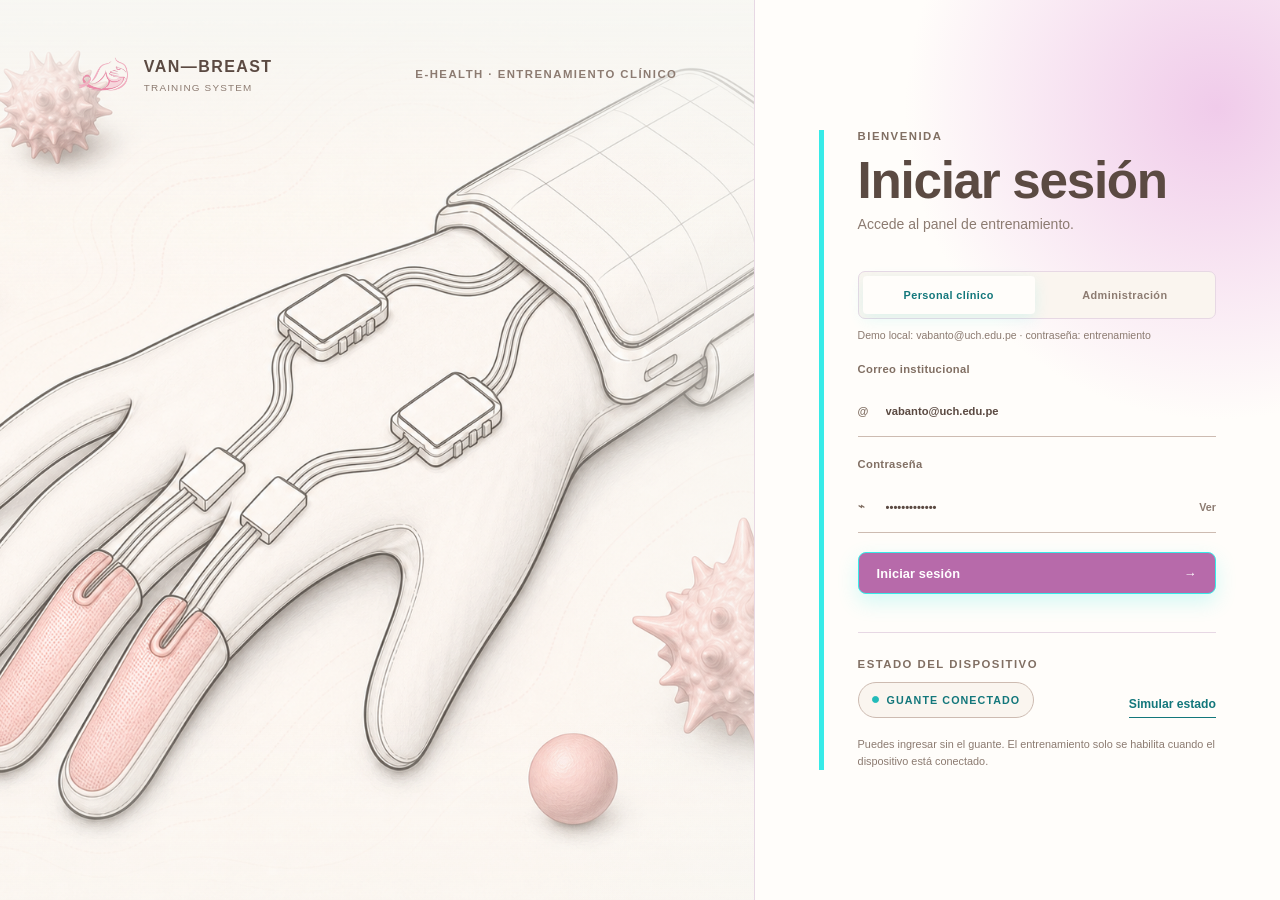
==== Subir render/index.html @ 835e7ffe "Add files via upload" ====
<!doctype html>
<html lang="es" data-theme="pink">
  <head>
    <meta charset="UTF-8" />
    <meta name="viewport" content="width=device-width, initial-scale=1.0" />
    <meta name="theme-color" id="themeColor" content="#159A9D" />
    <meta
      name="description"
      content="Prototipo local de entrenamiento para autoexploración mamaria asistida por un guante de presión."
    />
    <title>VAN—BREAST | Entrenamiento clínico</title>
    <link rel="icon" type="image/png" href="static/assets/logo.png" />
    <link rel="stylesheet" href="static/styles.css" />
    <link rel="stylesheet" href="static/theme.css" />
  </head>
  <body data-initial-screen="login">
    <main class="login-page" id="loginPage">
      <section class="login-context" aria-label="Presentación">
        <div class="login-context__top">
          <div class="brand-lockup">
            <img class="brand-logo" src="static/assets/logo.png" alt="" />
            <span><strong>VAN—BREAST</strong><small>Training system</small></span>
          </div>
          <span class="eyebrow">E-HEALTH · ENTRENAMIENTO CLÍNICO</span>
        </div>
        <figure class="login-context__visual">
          <img
            src="static/assets/login-medical-background-v2.png"
            alt="Guante electrónico con sensores de presión rodeado por modelos de nódulos benignos lisos y malignos irregulares"
          />
        </figure>
      </section>

      <section class="login-panel">
        <div class="login-card">
          <span class="section-index">BIENVENIDA</span>
          <h2>Iniciar sesión</h2>
          <p class="muted" id="loginSubtitle">Accede al panel de entrenamiento.</p>
          <form id="loginForm">
            <div class="login-access-switch" role="group" aria-label="Tipo de acceso">
              <button data-login-mode="clinical" type="button" aria-pressed="true">
                Personal clínico
              </button>
              <button data-login-mode="admin" type="button" aria-pressed="false">
                Administración
              </button>
            </div>
            <p class="login-access-hint" id="loginAccessHint">
              Credenciales locales de demostración para el personal clínico.
            </p>
            <label>
              Correo institucional
              <span class="input-shell">
                <span aria-hidden="true">@</span>
                <input
                  id="email"
                  type="email"
                  value="vabanto@uch.edu.pe"
                  autocomplete="email"
                  required
                />
              </span>
            </label>
            <label>
              Contraseña
              <span class="input-shell">
                <span aria-hidden="true">⌁</span>
                <input
                  id="password"
                  type="password"
                  value="entrenamiento"
                  autocomplete="current-password"
                  required
                />
                <button class="input-action" id="togglePassword" type="button">Ver</button>
              </span>
            </label>
            <button class="button button--primary button--full" type="submit">
              Iniciar sesión <span aria-hidden="true">→</span>
            </button>
            <p class="form-error" id="loginError" role="alert" hidden>
              Las credenciales no corresponden al tipo de acceso seleccionado.
            </p>
          </form>
          <div class="login-device">
            <div>
              <span class="micro-label">ESTADO DEL DISPOSITIVO</span>
              <span class="glove-badge glove-badge--large js-glove-badge">
                <span class="status-dot"></span><span class="js-glove-label"></span>
              </span>
            </div>
            <button class="text-button" id="cycleStatus" type="button">Simular estado</button>
          </div>
          <p class="login-help">
            Puedes ingresar sin el guante. El entrenamiento solo se habilita
            cuando el dispositivo está conectado.
          </p>
        </div>
      </section>
    </main>

    <main class="app-shell" id="appShell" hidden>
      <header class="app-header">
        <button class="mobile-menu" id="mobileMenu" type="button" aria-label="Abrir menú">☰</button>
        <div class="brand-lockup brand-lockup--compact">
          <img class="brand-logo" src="static/assets/logo.png" alt="" />
          <span><strong>VAN—BREAST</strong></span>
        </div>
        <div class="header-meta">
          <span class="glove-badge js-glove-badge">
            <span class="status-dot"></span><span class="js-glove-label"></span>
          </span>
          <time id="headerClock">17 JUL 2026 · 03:38:52</time>
        </div>
      </header>

      <aside class="sidebar" id="sidebar">
        <div class="profile-card">
          <span class="avatar" id="profileAvatar">VA</span>
          <span><strong id="profileName">Vania Abanto</strong><small id="profileRole">Investigadora</small></span>
        </div>
        <nav aria-label="Navegación principal">
          <button class="active" data-screen="home" type="button"><span>⌂</span>Inicio</button>
          <button data-screen="history" type="button"><span>▤</span>Historial</button>
          <button data-screen="people" type="button"><span>♙</span>Participantes</button>
          <button data-screen="settings" type="button"><span>⚙</span>Configuración</button>
        </nav>
        <div class="sidebar-ribbon" aria-hidden="true">
          <img src="static/assets/pink-awareness-ribbon.png" alt="" />
        </div>
        <div class="sidebar-note">
          <span class="micro-label">SISTEMA</span>
          <strong>Prototipo local v1.0</strong>
          <small>MongoDB local</small>
        </div>
        <button class="logout-button" id="logoutButton" type="button">
          <span>↪</span>Cerrar sesión
        </button>
      </aside>
      <button class="mobile-scrim" id="mobileScrim" type="button" aria-label="Cerrar menú" hidden></button>

      <section class="app-content">
        <section class="page home-page screen" id="screen-home">
          <div class="page-heading page-heading--split">
            <div>
              <h1>Resumen de actividad</h1>
              <p>Prepara una práctica o revisa el avance reciente del programa.</p>
            </div>
          </div>

          <section class="start-workflow" aria-label="Iniciar entrenamiento">
            <div class="workflow-copy">
              <div class="participant-select">
                <label for="participantSearch"><b>1</b> Selecciona a la participante</label>
                <div class="participant-combobox" id="participantCombobox">
                  <label class="participant-search" for="participantSearch">
                    <span class="search-icon" aria-hidden="true"></span>
                    <input
                      id="participantSearch"
                      type="text"
                      role="combobox"
                      aria-autocomplete="list"
                      aria-controls="participantOptions"
                      aria-expanded="false"
                      placeholder=""
                      autocomplete="off"
                    />
                  </label>
                  <button
                    class="participant-toggle"
                    id="participantToggle"
                    type="button"
                    aria-label="Mostrar participantes"
                    aria-controls="participantOptions"
                    aria-expanded="false"
                  >
                    <span aria-hidden="true"></span>
                  </button>
                  <div class="participant-options" id="participantOptions" role="listbox" hidden></div>
                </div>
              </div>
            </div>
            <div class="start-action">
              <span class="workflow-step"><b>2</b> Comienza la práctica</span>
              <button class="button button--primary start-button" id="startTraining" type="button">
                <span>Iniciar entrenamiento</span><span aria-hidden="true">→</span>
              </button>
              <small class="start-hint" id="startHint" hidden></small>
            </div>
          </section>

          <section class="metrics-row" aria-label="Resumen de actividad">
            <article class="metric">
              <span class="micro-label">SESIONES HOY</span>
              <strong id="sessionsTodayMetric">0</strong>
            </article>
            <article class="metric">
              <span class="micro-label">PARTICIPANTES</span>
              <strong id="participantMetric">24</strong>
            </article>
            <article class="metric">
              <span class="micro-label">INSTRUCTORES</span>
              <strong id="instructorMetric">16</strong>
            </article>
          </section>

          <section class="home-grid">
            <article class="activity-panel">
              <div class="section-heading">
                <div><span class="section-index">ACTIVIDAD RECIENTE</span><h2>Últimas sesiones</h2></div>
                <button class="text-button" data-screen="history" type="button">Ver historial →</button>
              </div>
              <div id="recentSessions"></div>
            </article>
            <article class="weekly-panel">
              <span class="section-index">CONSISTENCIA</span>
              <h2>Ritmo semanal</h2>
              <div class="week-bars" id="weeklyBars">
                <canvas
                  id="weeklyChart"
                  role="img"
                  aria-label="Gráfica de sesiones completadas por día de la semana"
                  aria-describedby="weeklyChartDescription"
                ></canvas>
              </div>
              <p id="weeklyChartDescription"><strong id="weeklyTotal">0 prácticas</strong> completadas esta semana.</p>
            </article>
          </section>
        </section>

        <section class="training-page screen" id="screen-training" hidden>
          <div class="connection-alert" id="connectionAlert" hidden>
            <span class="glove-badge js-glove-badge">
              <span class="status-dot"></span><span class="js-glove-label"></span>
            </span>
            <span>La captura está en pausa. Revisa el dispositivo para continuar.</span>
          </div>
          <div class="training-grid">
            <section class="anatomy-panel">
              <div class="panel-heading">
                <div><span class="section-index">ZONA DE EXPLORACIÓN</span><h2>Mapa anatómico</h2></div>
                <span class="step-counter"><span id="activePointLabel">5</span> / 8</span>
              </div>
              <div class="anatomy-map" aria-label="Mapa de puntos de palpación">
                <div class="body-axis"></div>
                <div class="anatomy-ring anatomy-ring--outer"></div>
                <div class="anatomy-ring anatomy-ring--inner"></div>
                <div class="anatomy-core"></div>
                <button class="touch-point touch-point--1" type="button">1</button>
                <button class="touch-point touch-point--2" type="button">2</button>
                <button class="touch-point touch-point--3" type="button">3</button>
                <button class="touch-point touch-point--4" type="button">4</button>
                <button class="touch-point touch-point--5 current" type="button">5</button>
                <button class="touch-point touch-point--6" type="button">6</button>
                <button class="touch-point touch-point--7" type="button">7</button>
                <button class="touch-point touch-point--8" type="button">8</button>
              </div>
              <div class="map-legend">
                <span><i class="legend-dot legend-dot--done"></i>Completado</span>
                <span><i class="legend-dot legend-dot--current"></i>Punto actual</span>
                <span><i class="legend-dot"></i>Pendiente</span>
              </div>
            </section>

            <section class="sensor-panel">
              <article class="sensor-reading">
                <div>
                  <span class="micro-label">DEDO ÍNDICE</span>
                  <strong><span id="indexPressure">12.4</span> <small>N</small></strong>
                  <p>Presión actual detectada</p>
                  <span class="pressure-verdict correct" id="indexVerdict"><i></i> Presión correcta</span>
                </div>
                <div class="pressure-gauge"><span id="indexGauge" style="height:77%"></span><i></i></div>
              </article>
              <article class="sensor-reading">
                <div>
                  <span class="micro-label">DEDO MEDIO</span>
                  <strong><span id="middlePressure">8.7</span> <small>N</small></strong>
                  <p>Presión actual detectada</p>
                  <span class="pressure-verdict correct" id="middleVerdict"><i></i> Presión correcta</span>
                </div>
                <div class="pressure-gauge"><span id="middleGauge" style="height:54%"></span><i></i></div>
              </article>
            </section>

            <aside class="session-panel">
              <div class="panel-heading session-panel-heading">
                <strong>Datos del entrenamiento</strong>
                <span aria-hidden="true">▣</span>
              </div>
              <dl class="session-data">
                <div><dt>Participante</dt><dd id="trainingParticipant">—</dd></div>
                <div><dt>Instructora</dt><dd>Vania Abanto</dd></div>
              </dl>
              <div class="completion-ring session-timer-ring" style="--progress:74%">
                <div><strong id="sessionClock">01:24</strong><small>TIEMPO</small></div>
              </div>
              <button class="button button--primary button--full" id="finishTraining" type="button">
                Finalizar
              </button>
            </aside>
          </div>
          <section class="live-chart-panel">
            <div class="panel-heading chart-heading">
              <div><span class="section-index">GRÁFICA DE PRESIÓN APLICADA</span><h2>Respuesta de los sensores frente al tiempo</h2></div>
              <div class="chart-legend"><span><i class="line-key line-key--dark"></i>Índice</span><span><i class="line-key"></i>Medio</span></div>
            </div>
            <div class="pressure-chart-wrap">
              <canvas
                class="pressure-chart"
                id="liveChart"
                role="img"
                aria-label="Presión en tiempo real de los dedos índice y medio, medida en Newtons"
              ></canvas>
            </div>
          </section>
        </section>

        <section class="page history-page screen" id="screen-history" hidden>
          <div class="page-heading page-heading--split">
            <div>
              <h1>Historial de sesiones</h1>
              <p>Consulta el desempeño, filtra prácticas y abre sus indicadores.</p>
            </div>
            <div class="page-heading-actions">
              <button class="button button--danger" type="button" id="clearHistoryButton" hidden>Limpiar historial de pruebas</button>
              <button class="button button--ghost export-button" type="button" id="exportButton"><span class="download-icon" aria-hidden="true"></span>Exportar registro</button>
            </div>
          </div>
          <section class="filter-panel">
            <div class="filter-heading">
              <span class="section-index">FILTROS</span>
              <button class="text-button" id="clearFilters" type="button">Limpiar</button>
            </div>
            <label>Participante<input id="historyParticipant" type="search" placeholder="Escribe nombre o apellido" autocomplete="off" /></label>
            <label>Instructora<select id="historyInstructor"></select></label>
            <label>Fecha<input id="historyDate" type="date" /></label>
          </section>
          <section class="records-section">
            <div class="records-head">
              <span>CÓDIGO</span><span>PARTICIPANTE</span><span>INSTRUCTORA</span><span>DURACIÓN</span>
              <span>FECHA Y HORA</span><span></span>
            </div>
            <div class="records-scroll" id="historyRecords"></div>
          </section>
        </section>

        <section class="page people-page screen" id="screen-people" hidden>
          <div class="admin-participant-manager" id="adminParticipantManager" hidden>
            <div class="page-heading page-heading--split">
              <div>
                <span class="eyebrow">GESTIÓN ADMINISTRATIVA</span>
                <h1>Participantes</h1>
                <p>Edita datos, cambia la instructora asignada o retira un registro.</p>
              </div>
              <button class="button button--primary js-open-participant" type="button">+ Nueva participante</button>
            </div>
            <section class="participant-admin-panel">
              <label class="participant-admin-search" for="adminParticipantSearch">
                <span class="search-icon" aria-hidden="true"></span>
                <input
                  id="adminParticipantSearch"
                  type="search"
                  placeholder="Buscar por código, nombre, DNI o correo"
                  autocomplete="off"
                />
              </label>
              <div class="participant-admin-head" aria-hidden="true">
                <span>CÓDIGO</span>
                <span>PARTICIPANTE</span>
                <span>CONTACTO</span>
                <span>INSTRUCTORA</span>
                <span>ACCIONES</span>
              </div>
              <div class="participant-admin-list" id="adminParticipantList"></div>
            </section>
          </div>
          <div id="instructorOverview">
            <div class="page-heading">
              <div>
                <h1>Instructores</h1>
                <p>Selecciona un perfil para consultar su red de atención.</p>
              </div>
            </div>
            <section class="instructor-section">
              <div class="section-heading">
                <div><span class="section-index"><span id="instructorTotal">16</span> PERFILES</span><h2>Equipo de instructores</h2></div>
                <span class="carousel-counter" id="carouselCounter">01 — 04 / 16</span>
              </div>
              <div class="instructor-slider">
                <button class="carousel-edge" id="previousInstructors" type="button" aria-label="Instructores anteriores">←</button>
                <div class="instructor-carousel" id="instructorCarousel"></div>
                <button class="carousel-edge" id="nextInstructors" type="button" aria-label="Siguientes instructores">→</button>
              </div>
            </section>
            <section class="participant-register-strip">
              <div><span class="section-index">PARTICIPANTES</span><h2><span id="participantCount">24</span> personas registradas</h2></div>
              <button class="button button--primary participant-register-button js-open-participant" type="button">+ Nuevo registro</button>
            </section>
          </div>
          <div id="instructorFocus" hidden>
            <button class="back-button" id="backToInstructors" type="button">← Volver a instructores</button>
            <div class="instructor-focus-heading">
              <div>
                <span class="eyebrow" id="focusEyebrow"></span>
                <h1 id="focusName"></h1>
                <p id="focusRole"></p>
              </div>
              <div class="focus-stat"><strong id="focusPatientCount">18</strong><span>pacientes atendidas</span></div>
            </div>
            <section class="patient-tree" id="patientTree"></section>
          </div>
        </section>

        <section class="page settings-page screen" id="screen-settings" hidden>
          <div class="page-heading">
            <span class="eyebrow">AJUSTES DEL PROTOTIPO</span>
            <h1>Configuración</h1>
            <p>Simula el estado del guante, revisa los criterios y personaliza la interfaz.</p>
          </div>
          <section class="settings-grid">
            <article class="settings-card">
              <span class="section-index">CONEXIÓN DEL GUANTE</span>
              <h2>Estado del dispositivo</h2>
              <span class="glove-badge glove-badge--large js-glove-badge">
                <span class="status-dot"></span><span class="js-glove-label"></span>
              </span>
              <div class="status-options" id="statusOptions">
                <button data-status="connected" type="button"><span class="status-dot status-dot--connected"></span>Guante conectado</button>
                <button data-status="disconnected" type="button"><span class="status-dot"></span>Guante desconectado</button>
                <button data-status="connecting" type="button"><span class="status-dot status-dot--connecting"></span>Conectando…</button>
                <button data-status="error" type="button"><span class="status-dot status-dot--error"></span>Error de conexión</button>
              </div>
            </article>
            <article class="settings-card">
              <span class="section-index">RANGO OBJETIVO</span>
              <h2>Presión recomendada</h2>
              <dl class="settings-values">
                <div><dt>Dedo índice</dt><dd>9.5 — 13.5 N</dd></div>
                <div><dt>Dedo medio</dt><dd>8.5 — 12.5 N</dd></div>
                <div><dt>Muestreo</dt><dd>650 ms</dd></div>
              </dl>
            </article>
            <article class="settings-card theme-settings-card" id="themeSettingsCard">
              <div class="theme-settings-heading">
                <div>
                  <span class="section-index">APARIENCIA</span>
                  <h2>Variantes de color</h2>
                </div>
                <p>Selecciona una para verla en toda la plataforma.</p>
              </div>
              <div class="theme-options" id="themeOptions" aria-label="Tema de color">
                <button class="theme-option" data-theme-option="pink" type="button" aria-pressed="true">
                  <span class="theme-swatches" aria-hidden="true">
                    <i style="--swatch:#FAF5EF"></i><i style="--swatch:#97D2E4"></i><i style="--swatch:#CBEAF2"></i><i style="--swatch:#D58596"></i><i style="--swatch:#F6BBBF"></i><i style="--swatch:#F7D9D3"></i>
                  </span>
                  <span><strong>Azul y rosa</strong><small>Clínica, cálida y equilibrada</small></span>
                  <span class="theme-check" aria-hidden="true">✓</span>
                </button>
                <button class="theme-option" data-theme-option="blue" type="button" aria-pressed="false">
                  <span class="theme-swatches" aria-hidden="true">
                    <i style="--swatch:#263D54"></i><i style="--swatch:#3F5772"></i><i style="--swatch:#E1EDF9"></i><i style="--swatch:#426E9C"></i><i style="--swatch:#5D89B7"></i>
                  </span>
                  <span><strong>Azul institucional</strong><small>Serena y profesional</small></span>
                  <span class="theme-check" aria-hidden="true">✓</span>
                </button>
              </div>
              <div class="admin-theme-lock" id="adminThemeLock" hidden>
                <span aria-hidden="true">◆</span>
                <span>
                  <strong>Modo administrativo</strong>
                  <small>La apariencia monocromática está fijada para esta sesión.</small>
                </span>
              </div>
            </article>
          </section>
        </section>
      </section>
    </main>

    <div class="vault-intro session-transition" id="vaultIntro" role="status" aria-live="polite" hidden>
      <div class="transition-panel transition-panel--left" aria-hidden="true">
        <span></span>
      </div>
      <div class="transition-panel transition-panel--right" aria-hidden="true">
        <span></span>
      </div>
      <div class="transition-center">
        <div class="transition-scan" aria-hidden="true">
          <i></i><span></span>
        </div>
        <strong id="transitionTitle">Iniciando entrenamiento</strong>
      </div>
    </div>

    <div class="modal-backdrop" id="detailBackdrop" hidden>
      <section class="modal detail-modal" role="dialog" aria-modal="true" aria-labelledby="detailTitle">
        <header class="modal-header">
          <div><span class="eyebrow" id="detailRecord">REGISTRO #001</span><h2 id="detailTitle">Detalle de sesión</h2></div>
          <button class="close-button js-close-detail" id="detailCloseButton" type="button" aria-label="Cerrar detalle">×</button>
        </header>
        <div class="detail-scroll">
          <dl class="detail-summary">
            <div><dt>Participante</dt><dd id="detailParticipant"></dd></div>
            <div><dt>Instructora</dt><dd id="detailInstructor"></dd></div>
            <div><dt>Duración</dt><dd id="detailDuration"></dd></div>
            <div><dt>Fecha</dt><dd id="detailDate"></dd></div>
          </dl>
          <section class="detail-chart">
            <div class="panel-heading chart-heading">
              <div><span class="section-index">GRÁFICA 1</span><h3>Presión del índice y medio frente al tiempo</h3></div>
              <div class="chart-legend"><span><i class="line-key line-key--dark"></i>Índice</span><span><i class="line-key"></i>Medio</span></div>
            </div>
            <div class="pressure-chart-wrap">
              <canvas
                class="pressure-chart"
                id="detailChart"
                role="img"
                aria-label="Presión de los dedos índice y medio durante la sesión, medida en Newtons"
              ></canvas>
            </div>
          </section>
          <section class="detail-lower">
            <div class="range-chart">
              <span class="section-index">RESULTADO DE TIEMPO</span><h3>Tiempo con presión correcta</h3>
              <div class="donut-row">
                <div class="donut chart-donut" id="detailDonut">
                  <canvas id="detailRangeChart" aria-hidden="true"></canvas>
                  <div><strong id="detailRange">02:39</strong><small>PRESIÓN CORRECTA</small></div>
                </div>
                <div class="donut-notes">
                  <span><i class="legend-dot legend-dot--done"></i>Presión correcta <strong id="insideRange">02:39 min</strong></span>
                  <span><i class="legend-dot"></i>Presión fuera del rango <strong id="outsideRange">00:27 min</strong></span>
                </div>
              </div>
            </div>
            <div class="indicators">
              <span class="section-index">INDICADORES</span><h3>Resumen de presión</h3>
              <dl id="indicatorList"></dl>
            </div>
          </section>
        </div>
        <footer class="modal-footer">
          <span id="detailFooterNote">Datos demostrativos en memoria</span>
          <div class="detail-footer-actions">
            <button class="button button--ghost" id="continueTraining" type="button" hidden>Volver al entrenamiento</button>
            <button class="button button--primary" id="saveEvaluation" type="button" hidden>Guardar sesión y finalizar →</button>
            <button class="button button--primary js-close-detail" id="detailCloseAction" type="button">Cerrar detalle</button>
          </div>
        </footer>
      </section>
    </div>

    <div class="modal-backdrop" id="participantBackdrop" hidden>
      <section class="modal participant-modal" role="dialog" aria-modal="true" aria-labelledby="participantTitle">
        <header class="modal-header">
          <div><span class="eyebrow" id="participantModalEyebrow">NUEVO REGISTRO</span><h2 id="participantTitle">Registrar participante</h2></div>
          <button class="close-button js-close-participant" type="button" aria-label="Cerrar formulario">×</button>
        </header>
        <form id="participantForm">
          <div class="form-grid">
            <label class="code-field">Código interno<input id="newCode" readonly /><small>Asignado automáticamente</small></label>
            <label>Nombre<input id="newName" required /></label>
            <label>Apellidos<input id="newLastName" required /></label>
            <label>DNI<input id="newDni" inputmode="numeric" maxlength="8" required /></label>
            <label>Fecha de nacimiento<input id="newBirthDate" type="date" required /></label>
            <label>Correo electrónico<input id="newEmail" type="email" required /></label>
            <label>Celular <span>Opcional</span><input id="newPhone" inputmode="tel" /></label>
            <label id="participantInstructorField" hidden>Instructora asignada<select id="newInstructor"></select></label>
            <label class="form-span">Observaciones <span>Opcional</span><textarea id="newObservations" rows="3"></textarea></label>
          </div>
          <footer class="modal-footer">
            <button class="button button--ghost js-close-participant" type="button">Cancelar</button>
            <button class="button button--primary" id="participantSubmit" type="submit">Guardar participante</button>
          </footer>
        </form>
      </section>
    </div>

    <script src="static/vendor/chart.umd.min.js"></script>
    <script src="static/demo-api.js"></script>
    <script src="static/charts.js"></script>
    <script src="static/app.js"></script>
  </body>
</html>
---- Subir render/static/styles.css ----
:root {
  --ink: #181816;
  --ink-soft: #4f4f4a;
  --muted: #777772;
  --line: #d9d9d3;
  --line-strong: #a9a9a2;
  --paper: #f7f7f3;
  --surface: #ffffff;
  --surface-soft: #eeeeea;
  --surface-dark: #242422;
  --shadow: 0 22px 70px rgba(20, 20, 18, 0.11);
  --header-height: 76px;
  --sidebar-width: 244px;
}

* {
  box-sizing: border-box;
}

[hidden] {
  display: none !important;
}

.screen {
  animation: screenIn 220ms ease;
}

@keyframes screenIn {
  from {
    opacity: 0;
    transform: translateY(5px);
  }
}

html {
  background: var(--paper);
  color: var(--ink);
  scroll-behavior: smooth;
}

body {
  margin: 0;
  background: var(--paper);
  color: var(--ink);
  font-family: "Avenir Next", "Segoe UI Variable", "Segoe UI", Helvetica, Arial, sans-serif;
  font-size: 15px;
  line-height: 1.5;
  -webkit-font-smoothing: antialiased;
}

button,
input,
select,
textarea {
  font: inherit;
}

button,
select {
  cursor: pointer;
}

button:focus-visible,
input:focus-visible,
select:focus-visible,
textarea:focus-visible {
  outline: 2px solid var(--ink);
  outline-offset: 3px;
}

button:disabled {
  cursor: not-allowed;
}

h1,
h2,
h3,
p {
  margin-top: 0;
}

h1,
h2,
h3,
strong {
  letter-spacing: -0.025em;
}

h1 {
  margin-bottom: 12px;
  font-size: clamp(2rem, 4vw, 4.2rem);
  font-weight: 650;
  line-height: 0.98;
}

h2 {
  margin-bottom: 8px;
  font-size: clamp(1.35rem, 2vw, 2rem);
  font-weight: 640;
  line-height: 1.1;
}

h3 {
  margin-bottom: 8px;
  font-size: 1.1rem;
  line-height: 1.25;
}

p {
  color: var(--ink-soft);
}

.eyebrow,
.section-index,
.micro-label,
.nav-label {
  color: var(--muted);
  font-size: 0.68rem;
  font-weight: 700;
  letter-spacing: 0.16em;
  line-height: 1.2;
  text-transform: uppercase;
}

.section-index {
  display: block;
  margin-bottom: 12px;
}

.micro-label {
  display: block;
}

.muted {
  color: var(--muted);
}

.button {
  min-height: 48px;
  padding: 0 22px;
  border: 1px solid var(--ink);
  border-radius: 3px;
  background: transparent;
  color: var(--ink);
  font-size: 0.83rem;
  font-weight: 700;
  letter-spacing: 0.01em;
  transition: transform 160ms ease, background 160ms ease, color 160ms ease, opacity 160ms ease;
}

.button:hover:not(:disabled) {
  transform: translateY(-2px);
}

.button--primary {
  background: var(--ink);
  color: var(--surface);
}

.button--primary:hover:not(:disabled) {
  background: #32322f;
}

.button--ghost {
  border-color: var(--line-strong);
  background: var(--surface);
}

.button--danger {
  border-color: var(--danger);
  background: var(--danger);
  color: #fff;
}

.button--danger:hover:not(:disabled) {
  background: color-mix(in srgb, var(--danger) 88%, #000);
}

.button--full {
  display: flex;
  width: 100%;
  align-items: center;
  justify-content: space-between;
}

.button:disabled {
  border-color: var(--line);
  background: var(--surface-soft);
  color: #9b9b95;
  opacity: 0.9;
}

.text-button {
  padding: 4px 0;
  border: 0;
  border-bottom: 1px solid currentColor;
  background: transparent;
  color: var(--ink);
  font-size: 0.75rem;
  font-weight: 700;
}

.brand-lockup {
  display: inline-flex;
  align-items: center;
  gap: 13px;
}

.brand-logo {
  display: block;
  width: 54px;
  height: 54px;
  flex: 0 0 auto;
  object-fit: contain;
}

.brand-lockup--compact .brand-logo {
  width: 46px;
  height: 46px;
}

.brand-lockup > span:last-child {
  display: flex;
  flex-direction: column;
}

.brand-lockup strong {
  color: var(--ink);
  font-family: "Trebuchet MS", "Segoe UI", Arial, sans-serif;
  font-size: 1rem;
  font-weight: 600;
  letter-spacing: 0.09em;
}

.brand-lockup small {
  margin-top: 2px;
  color: var(--muted);
  font-size: 0.62rem;
  letter-spacing: 0.12em;
  text-transform: uppercase;
}

.brand-mark {
  position: relative;
  display: inline-block;
  width: 38px;
  height: 42px;
}

.brand-mark i,
.brand-mark b {
  position: absolute;
  top: 3px;
  left: 12px;
  width: 15px;
  height: 34px;
  border: 2px solid var(--ink);
  border-radius: 50%;
  transform: rotate(31deg);
}

.brand-mark b {
  transform: rotate(-31deg);
}

.brand-lockup--compact .brand-mark {
  width: 31px;
  height: 36px;
}

.brand-lockup--compact .brand-mark i,
.brand-lockup--compact .brand-mark b {
  left: 9px;
  width: 13px;
  height: 30px;
}

.glove-badge {
  display: inline-flex;
  align-items: center;
  gap: 8px;
  min-height: 28px;
  padding: 5px 10px;
  border: 1px solid var(--line-strong);
  border-radius: 999px;
  background: var(--surface);
  color: var(--ink-soft);
  font-size: 0.63rem;
  font-weight: 700;
  letter-spacing: 0.1em;
  text-transform: uppercase;
}

.glove-badge--large {
  min-height: 36px;
  padding: 7px 13px;
  font-size: 0.67rem;
}

.status-dot {
  display: inline-block;
  width: 7px;
  height: 7px;
  border: 1px solid var(--ink-soft);
  border-radius: 50%;
  background: var(--surface);
}

.glove-badge--connected .status-dot,
.status-dot--connected {
  border-color: var(--ink);
  background: var(--ink);
}

.glove-badge--connecting .status-dot,
.status-dot--connecting {
  border-style: dashed;
  animation: pulse 900ms ease-in-out infinite alternate;
}

.glove-badge--error,
.glove-badge--disconnected {
  border-style: dashed;
}

.status-dot--error {
  background: repeating-linear-gradient(45deg, var(--ink), var(--ink) 1px, transparent 1px, transparent 2px);
}

@keyframes pulse {
  to {
    opacity: 0.25;
    transform: scale(1.45);
  }
}

/* Login */

.login-page {
  display: grid;
  min-height: 100vh;
  grid-template-columns: minmax(0, 1.18fr) minmax(430px, 0.82fr);
  background: var(--surface);
}

.login-context {
  position: relative;
  display: flex;
  min-height: 100vh;
  overflow: hidden;
  flex-direction: column;
  justify-content: space-between;
  padding: 48px clamp(38px, 6vw, 96px);
  border-right: 1px solid var(--line);
  background: var(--paper);
}

.login-context::after {
  position: absolute;
  z-index: 2;
  inset: 0;
  background:
    linear-gradient(180deg, rgba(247, 247, 243, 0.96) 0%, rgba(247, 247, 243, 0.12) 20%, transparent 35%, transparent 80%, rgba(247, 247, 243, 0.32) 100%),
    linear-gradient(90deg, transparent 72%, rgba(247, 247, 243, 0.45) 100%);
  content: "";
  pointer-events: none;
}

.login-context > * {
  position: relative;
  z-index: 3;
}

.login-context__top {
  display: flex;
  align-items: center;
  justify-content: space-between;
}

.login-context > .login-context__visual {
  position: absolute;
  z-index: 1;
  inset: 0;
  width: 100%;
  height: 100%;
  margin: 0;
  overflow: hidden;
}

.login-context__visual img {
  display: block;
  width: 100%;
  height: 100%;
  object-fit: cover;
  object-position: center;
  mix-blend-mode: multiply;
  opacity: 0.96;
}

.login-panel {
  display: grid;
  min-height: 100vh;
  padding: 48px clamp(34px, 5vw, 84px);
  place-items: center;
  background: var(--surface);
}

.login-card {
  width: min(100%, 430px);
}

.login-card h2 {
  margin-top: 8px;
  font-size: clamp(2.2rem, 4vw, 3.4rem);
}

.login-card > .muted {
  margin-bottom: 36px;
}

.login-card form {
  display: grid;
  gap: 19px;
}

.login-access-switch {
  display: grid;
  gap: 4px;
  padding: 4px;
  border: 1px solid var(--line);
  border-radius: 7px;
  background: var(--primary-faint);
  grid-template-columns: repeat(2, minmax(0, 1fr));
}

.login-access-switch button {
  min-height: 38px;
  padding: 8px 12px;
  border: 0;
  border-radius: 4px;
  background: transparent;
  color: var(--muted);
  font-size: 0.68rem;
  font-weight: 750;
  letter-spacing: 0.04em;
}

.login-access-switch button[aria-pressed="true"] {
  background: var(--surface);
  color: var(--primary-hover);
  box-shadow: 0 5px 15px color-mix(in srgb, var(--primary) 14%, transparent);
}

.login-access-hint {
  margin: -10px 0 -2px;
  color: var(--muted);
  font-size: 0.66rem;
  line-height: 1.45;
}

.login-card label,
.filter-panel label,
.form-grid label {
  display: grid;
  gap: 8px;
  color: var(--ink-soft);
  font-size: 0.7rem;
  font-weight: 700;
  letter-spacing: 0.03em;
}

.input-shell {
  display: grid;
  min-height: 52px;
  align-items: center;
  border-bottom: 1px solid var(--line-strong);
  grid-template-columns: 26px 1fr auto;
}

.input-shell input {
  width: 100%;
  height: 50px;
  border: 0;
  outline: 0;
  background: transparent;
  color: var(--ink);
}

.input-action {
  padding: 8px 0 8px 12px;
  border: 0;
  background: transparent;
  color: var(--muted);
  font-size: 0.67rem;
  font-weight: 700;
}

.form-error {
  margin: -4px 0 0;
  color: var(--danger);
  font-size: 0.72rem;
  font-weight: 700;
}

.login-device {
  display: flex;
  align-items: flex-end;
  justify-content: space-between;
  margin-top: 38px;
  padding-top: 25px;
  border-top: 1px solid var(--line);
}

.login-device .micro-label {
  margin-bottom: 10px;
}

.login-help {
  margin: 18px 0 0;
  color: var(--muted);
  font-size: 0.68rem;
  line-height: 1.55;
}

.admin-theme-lock {
  display: flex;
  min-height: 92px;
  align-items: center;
  gap: 16px;
  padding: 20px;
  border: 1px solid var(--line-strong);
  background: var(--primary-faint);
}

.admin-theme-lock > span:first-child {
  display: grid;
  width: 38px;
  height: 38px;
  flex: 0 0 auto;
  place-items: center;
  border-radius: 50%;
  background: var(--ink);
  color: var(--surface);
}

.admin-theme-lock > span:last-child {
  display: flex;
  flex-direction: column;
}

.admin-theme-lock strong {
  font-size: 0.83rem;
}

.admin-theme-lock small {
  margin-top: 4px;
  color: var(--muted);
  font-size: 0.7rem;
}

/* Application frame */

.app-shell {
  min-height: 100vh;
  background: var(--paper);
}

.app-header {
  position: fixed;
  z-index: 40;
  top: 0;
  right: 0;
  left: 0;
  display: flex;
  height: var(--header-height);
  align-items: center;
  justify-content: space-between;
  padding: 0 34px;
  border-bottom: 1px solid var(--line);
  background: rgba(255, 255, 255, 0.94);
  backdrop-filter: blur(16px);
}

.header-meta {
  display: flex;
  align-items: center;
  gap: 22px;
}

.header-meta time {
  min-width: 190px;
  color: var(--muted);
  font-variant-numeric: tabular-nums;
  font-size: 0.7rem;
  font-weight: 650;
  letter-spacing: 0.07em;
  text-align: right;
}

.mobile-menu {
  display: none;
  border: 0;
  background: transparent;
  font-size: 1.4rem;
}

.sidebar {
  position: fixed;
  z-index: 30;
  top: var(--header-height);
  bottom: 0;
  left: 0;
  display: flex;
  width: var(--sidebar-width);
  flex-direction: column;
  padding: 24px 20px 20px;
  border-right: 1px solid var(--line);
  background: var(--surface);
}

.profile-card {
  display: flex;
  align-items: center;
  gap: 12px;
  padding: 14px 10px 22px;
  border-bottom: 1px solid var(--line);
}

.profile-card > span:last-child {
  display: flex;
  min-width: 0;
  flex-direction: column;
}

.profile-card strong {
  font-size: 0.78rem;
}

.profile-card small {
  color: var(--muted);
  font-size: 0.65rem;
}

.avatar,
.large-avatar {
  display: grid;
  flex: 0 0 auto;
  place-items: center;
  border: 1px solid var(--line-strong);
  border-radius: 50%;
  background: var(--surface-soft);
  color: var(--ink);
  font-weight: 700;
}

.avatar {
  width: 36px;
  height: 36px;
  font-size: 0.68rem;
}

.large-avatar {
  width: 74px;
  height: 74px;
  font-size: 1.05rem;
}

.sidebar nav {
  display: grid;
  gap: 5px;
  margin-top: 25px;
}

.sidebar .nav-label {
  margin: 0 11px 10px;
}

.sidebar nav button,
.logout-button {
  display: flex;
  min-height: 44px;
  align-items: center;
  gap: 13px;
  padding: 0 12px;
  border: 0;
  border-radius: 3px;
  background: transparent;
  color: var(--ink-soft);
  font-size: 0.75rem;
  font-weight: 650;
  text-align: left;
  transition: background 150ms ease, color 150ms ease;
}

.sidebar nav button:hover,
.sidebar nav button.active {
  background: var(--surface-soft);
  color: var(--ink);
}

.sidebar nav button.active {
  box-shadow: inset 3px 0 0 var(--ink);
}

.sidebar nav button span,
.logout-button span {
  width: 18px;
  color: var(--ink);
  font-size: 1rem;
  text-align: center;
}

.sidebar-note {
  display: flex;
  flex-direction: column;
  margin: 0 8px 20px;
  padding: 16px 0;
  border-top: 1px solid var(--line);
  border-bottom: 1px solid var(--line);
}

.sidebar-ribbon {
  position: relative;
  display: grid;
  width: 164px;
  height: 194px;
  min-height: 194px;
  margin: auto auto 12px;
  place-items: center;
  flex: 0 0 auto;
  pointer-events: none;
}

.sidebar-ribbon::before {
  position: absolute;
  bottom: 14px;
  left: 14px;
  width: 70px;
  height: 126px;
  border-left: 2px solid rgba(225, 139, 173, 0.24);
  border-radius: 52% 0 0 50%;
  background: transparent;
  content: "";
  transform: rotate(-12deg);
}

.sidebar-ribbon::after {
  position: absolute;
  bottom: 82px;
  left: 9px;
  width: 27px;
  height: 52px;
  border-radius: 90% 12% 90% 12%;
  background: rgba(231, 151, 182, 0.16);
  box-shadow: 31px 35px 0 rgba(231, 151, 182, 0.12);
  content: "";
  transform: rotate(-28deg);
}

.sidebar-ribbon img {
  position: relative;
  z-index: 1;
  display: block;
  width: 124px;
  height: 170px;
  object-fit: contain;
  filter: drop-shadow(0 11px 16px rgba(169, 79, 111, 0.13));
  opacity: 0.62;
}

.sidebar-note strong {
  margin-top: 7px;
  font-size: 0.75rem;
}

.sidebar-note small {
  color: var(--muted);
  font-size: 0.63rem;
}

.logout-button {
  width: 100%;
}

@media (max-height: 820px) {
  .sidebar-ribbon {
    width: 124px;
    height: 134px;
    min-height: 134px;
    margin-bottom: 8px;
  }

  .sidebar-ribbon img {
    width: 92px;
    height: 126px;
  }

  .sidebar-ribbon::before,
  .sidebar-ribbon::after {
    transform: scale(0.72) rotate(-20deg);
    transform-origin: left bottom;
  }
}

@media (max-height: 650px) {
  .sidebar-ribbon {
    display: none;
  }

  .sidebar-note {
    margin-top: auto;
  }
}

.mobile-scrim {
  display: none;
}

.app-content {
  min-height: 100vh;
  padding-top: var(--header-height);
  padding-left: var(--sidebar-width);
}

.page,
.training-page {
  width: min(100%, 1600px);
  min-height: calc(100vh - var(--header-height));
  margin: 0 auto;
  padding: clamp(34px, 4.2vw, 68px);
}

.page-heading {
  margin-bottom: clamp(32px, 4vw, 56px);
}

.page-heading h1 {
  margin-top: 14px;
}

.page-heading p {
  max-width: 680px;
  margin-bottom: 0;
}

.page-heading--split {
  display: flex;
  align-items: flex-end;
  justify-content: space-between;
  gap: 32px;
}

.page-heading-actions {
  display: flex;
  align-items: center;
  gap: 10px;
}

/* Home */

.home-stamp {
  display: flex;
  min-width: 160px;
  flex-direction: column;
  padding-left: 22px;
  border-left: 1px solid var(--line-strong);
  text-align: left;
}

.home-stamp span {
  color: var(--muted);
  font-size: 0.65rem;
  font-weight: 700;
  letter-spacing: 0.14em;
}

.home-stamp strong {
  margin-top: 6px;
  font-size: 1.25rem;
}

.start-workflow {
  display: grid;
  min-height: 170px;
  margin-bottom: 18px;
  border: 2px solid var(--ink);
  background: var(--surface);
  box-shadow: 0 16px 38px rgba(20, 20, 18, 0.09);
  grid-template-columns: minmax(360px, 1.45fr) minmax(320px, 0.72fr);
}

.workflow-copy,
.start-action {
  padding: 26px clamp(24px, 3vw, 42px);
}

.workflow-copy {
  display: flex;
  align-items: center;
  border-right: 1px solid var(--line);
}

.participant-select {
  width: 100%;
  max-width: 760px;
}

.participant-select > label {
  display: flex;
  align-items: center;
  gap: 9px;
  margin-bottom: 10px;
  color: var(--ink);
  font-size: 0.7rem;
  font-weight: 700;
  letter-spacing: 0.09em;
  text-transform: uppercase;
}

.participant-select > label b,
.workflow-step b {
  display: inline-grid;
  width: 24px;
  aspect-ratio: 1;
  place-items: center;
  border-radius: 50%;
  background: var(--ink);
  color: var(--surface);
  font-size: 0.68rem;
  line-height: 1;
}

.participant-combobox {
  position: relative;
  display: grid;
  min-width: 0;
  border: 2px solid var(--ink);
  background: var(--surface);
  grid-template-columns: minmax(0, 1fr) 48px;
}

.participant-combobox:focus-within {
  box-shadow: inset 0 0 0 1px var(--ink);
}

.participant-search {
  position: relative;
  display: grid;
  min-width: 0;
}

.participant-search input {
  width: 100%;
  min-height: 48px;
  padding: 0 14px 0 43px;
  border: 0;
  background: var(--surface);
  color: var(--ink);
  font: inherit;
  outline: none;
}

.search-icon {
  position: absolute;
  z-index: 1;
  top: 50%;
  left: 16px;
  width: 13px;
  height: 13px;
  border: 2px solid var(--ink);
  border-radius: 50%;
  pointer-events: none;
  transform: translateY(-60%);
}

.search-icon::after {
  position: absolute;
  right: -6px;
  bottom: -4px;
  width: 7px;
  height: 2px;
  background: var(--ink);
  content: "";
  transform: rotate(45deg);
  transform-origin: left center;
}

.participant-toggle {
  display: grid;
  padding: 0;
  place-items: center;
  border: 0;
  border-left: 1px solid var(--line-strong);
  background: var(--surface);
  color: var(--ink);
}

.participant-toggle span {
  width: 9px;
  height: 9px;
  border-right: 1.5px solid currentColor;
  border-bottom: 1.5px solid currentColor;
  transform: translateY(-2px) rotate(45deg);
  transition: transform 160ms ease;
}

.participant-combobox.is-open .participant-toggle span {
  transform: translateY(2px) rotate(225deg);
}

.participant-options {
  position: absolute;
  z-index: 30;
  top: calc(100% + 6px);
  right: -2px;
  left: -2px;
  max-height: 238px;
  overflow-y: auto;
  border: 1px solid var(--ink);
  background: var(--surface);
  box-shadow: 0 16px 32px rgba(20, 20, 18, 0.14);
  scrollbar-color: var(--ink) var(--surface-soft);
  scrollbar-width: thin;
}

.participant-option {
  display: flex;
  width: 100%;
  min-height: 44px;
  gap: 12px;
  padding: 10px 14px;
  align-items: center;
  border: 0;
  border-bottom: 1px solid var(--line);
  background: var(--surface);
  color: var(--ink);
  font: inherit;
  font-size: 0.78rem;
  font-weight: 650;
  text-align: left;
}

.participant-option__code {
  min-width: 58px;
  color: var(--accent-strong);
  font-variant-numeric: tabular-nums;
  font-weight: 800;
}

.participant-option:last-child {
  border-bottom: 0;
}

.participant-option:hover,
.participant-option:focus,
.participant-option[aria-selected="true"] {
  background: var(--surface-soft);
  outline: none;
}

.participant-options__empty {
  display: block;
  padding: 14px;
  color: var(--muted);
  font-size: 0.75rem;
}

select,
.filter-panel input,
.form-grid input,
.form-grid textarea {
  min-height: 48px;
  padding: 0 14px;
  border: 1px solid var(--line-strong);
  border-radius: 2px;
  background: var(--surface);
  color: var(--ink);
  outline: none;
}

.form-grid textarea {
  min-height: 90px;
  padding-top: 12px;
  resize: vertical;
}

.start-action {
  display: flex;
  gap: 14px;
  flex-direction: column;
  justify-content: center;
  background: var(--ink);
}

.workflow-step {
  display: flex;
  align-items: center;
  gap: 9px;
  color: var(--surface);
  font-size: 0.7rem;
  font-weight: 700;
  letter-spacing: 0.09em;
  text-transform: uppercase;
}

.device-ready {
  display: flex;
  flex-direction: column;
  align-items: flex-start;
}

.device-ready .glove-badge {
  margin: 18px 0 12px;
}

.device-ready small {
  max-width: 280px;
  color: var(--muted);
  font-size: 0.72rem;
}

.start-button {
  display: flex;
  align-items: center;
  justify-content: space-between;
  min-height: 58px;
  padding-right: 20px;
  padding-left: 20px;
  font-size: 0.9rem;
}

.start-action .workflow-step b {
  background: var(--surface);
  color: var(--ink);
}

.start-action .start-button {
  border-color: var(--surface);
  background: var(--surface);
  color: var(--ink);
}

.start-action .start-button:hover:not(:disabled) {
  background: var(--paper);
}

.start-action .start-button:disabled {
  border-color: #74746f;
  background: #52524e;
  color: #bdbdb7;
}

.start-hint {
  color: rgba(255, 255, 255, 0.72);
  font-size: 0.68rem;
  font-weight: 650;
  line-height: 1.35;
}

.metrics-row {
  display: grid;
  gap: 18px;
  margin-bottom: 18px;
  grid-template-columns: repeat(3, 1fr);
}

.metric {
  display: grid;
  min-height: 148px;
  align-content: space-between;
  padding: 25px 28px;
  border: 1px solid var(--line);
  background: var(--surface);
}

.metric strong {
  margin: 14px 0 5px;
  font-size: clamp(2rem, 4vw, 3.2rem);
  font-variant-numeric: tabular-nums;
  font-weight: 580;
  line-height: 1;
}

.metric small {
  color: var(--muted);
  font-size: 0.68rem;
}

.home-grid {
  display: grid;
  gap: 18px;
  grid-template-columns: minmax(0, 1.6fr) minmax(300px, 0.7fr);
}

.activity-panel,
.weekly-panel {
  padding: 28px;
  border: 1px solid var(--line);
  background: var(--surface);
}

.section-heading,
.panel-heading {
  display: flex;
  align-items: flex-start;
  justify-content: space-between;
  gap: 20px;
}

.section-heading {
  margin-bottom: 26px;
}

.section-heading h2,
.panel-heading h2 {
  margin-bottom: 0;
}

.activity-row {
  display: grid;
  min-height: 65px;
  align-items: center;
  gap: 16px;
  border-top: 1px solid var(--line);
  grid-template-columns: 104px minmax(0, 1fr) 60px 104px;
}

.activity-row time,
.activity-row > span {
  color: var(--muted);
  font-size: 0.68rem;
  font-variant-numeric: tabular-nums;
}

.activity-row div {
  display: flex;
  min-width: 0;
  flex-direction: column;
}

.activity-row strong {
  overflow: hidden;
  font-size: 0.75rem;
  text-overflow: ellipsis;
  white-space: nowrap;
}

.activity-row small {
  color: var(--muted);
  font-size: 0.63rem;
}

.range-value {
  color: var(--ink) !important;
  font-weight: 700;
  text-align: right;
}

.weekly-panel {
  display: flex;
  flex-direction: column;
}

.week-bars {
  display: flex;
  height: 150px;
  align-items: flex-end;
  justify-content: space-between;
  gap: 8px;
  margin: auto 0 18px;
  border-bottom: 1px solid var(--line-strong);
}

.week-bars div {
  display: flex;
  height: 100%;
  flex: 1;
  flex-direction: column;
  justify-content: flex-end;
  text-align: center;
}

.week-bars span {
  display: block;
  max-width: 22px;
  margin: 0 auto;
  background: var(--ink);
}

.week-bars small {
  margin: 7px 0 -20px;
  color: var(--muted);
  font-size: 0.62rem;
}

.weekly-panel p {
  margin: 20px 0 0;
  font-size: 0.75rem;
}

/* Training */

.app-content--training {
  background: var(--surface);
}

.training-page {
  max-width: 1800px;
  background: var(--surface);
}

.training-topline {
  display: flex;
  align-items: flex-start;
  justify-content: space-between;
  margin-bottom: 28px;
}

.training-topline h1 {
  margin-top: 12px;
  font-size: clamp(2.1rem, 4vw, 3.7rem);
}

.session-clock {
  display: flex;
  flex-direction: column;
  align-items: flex-end;
  padding-left: 28px;
  border-left: 1px solid var(--line);
}

.session-clock span {
  color: var(--muted);
  font-size: 0.62rem;
  font-weight: 700;
  letter-spacing: 0.15em;
}

.session-clock strong {
  font-size: clamp(2rem, 3.8vw, 3.2rem);
  font-variant-numeric: tabular-nums;
  font-weight: 520;
  letter-spacing: -0.05em;
}

.connection-alert {
  display: flex;
  align-items: center;
  gap: 14px;
  margin-bottom: 18px;
  padding: 12px 15px;
  border: 1px dashed var(--ink);
  background: var(--paper);
  font-size: 0.74rem;
  font-weight: 650;
}

.training-grid {
  display: grid;
  gap: 16px;
  grid-template-columns: minmax(360px, 1fr) minmax(320px, 0.78fr) minmax(280px, 0.63fr);
}

.anatomy-panel,
.sensor-panel,
.session-panel,
.live-chart-panel {
  border: 1px solid var(--line);
  background: var(--surface);
}

.anatomy-panel,
.sensor-panel,
.session-panel {
  min-height: 480px;
  padding: 24px;
}

.step-counter,
.live-label {
  color: var(--muted);
  font-size: 0.62rem;
  font-weight: 700;
  letter-spacing: 0.12em;
}

.live-label i {
  display: inline-block;
  width: 7px;
  height: 7px;
  margin-right: 5px;
  border-radius: 50%;
  background: var(--ink);
  animation: pulse 800ms infinite alternate;
}

.anatomy-map {
  position: relative;
  width: min(100%, 380px);
  aspect-ratio: 1.25 / 1;
  margin: 24px auto 18px;
  overflow: hidden;
  border: 1px solid var(--line);
  background:
    linear-gradient(var(--line) 1px, transparent 1px),
    linear-gradient(90deg, var(--line) 1px, transparent 1px),
    var(--paper);
  background-size: 32px 32px;
}

.body-axis {
  position: absolute;
  top: 0;
  bottom: 0;
  left: 12%;
  width: 1px;
  background: var(--line-strong);
}

.anatomy-ring {
  position: absolute;
  top: 13%;
  left: 20%;
  width: 68%;
  height: 78%;
  border: 1px solid var(--line-strong);
  border-radius: 47% 53% 50% 46%;
  transform: rotate(-8deg);
}

.anatomy-ring--inner {
  top: 28%;
  left: 35%;
  width: 37%;
  height: 45%;
  border-style: dashed;
}

.anatomy-core {
  position: absolute;
  top: 45%;
  left: 51%;
  width: 13%;
  aspect-ratio: 1;
  border: 4px double var(--line-strong);
  border-radius: 50%;
  background: var(--surface-soft);
}

.touch-point {
  position: absolute;
  display: grid;
  width: 28px;
  height: 28px;
  padding: 0;
  place-items: center;
  border: 1px solid var(--line-strong);
  border-radius: 50%;
  background: var(--surface);
  color: var(--muted);
  font-size: 0.62rem;
  font-weight: 700;
  transition: transform 180ms ease;
}

.touch-point:hover {
  transform: scale(1.12);
}

.touch-point.done {
  border-color: var(--ink);
  background: var(--ink);
  color: var(--surface);
}

.touch-point.current {
  border: 5px double var(--ink);
  background: var(--surface);
  color: var(--ink);
  box-shadow: 0 0 0 5px rgba(24, 24, 22, 0.08);
}

.touch-point--1 { top: 18%; left: 52%; }
.touch-point--2 { top: 27%; left: 72%; }
.touch-point--3 { top: 51%; left: 79%; }
.touch-point--4 { top: 72%; left: 68%; }
.touch-point--5 { top: 77%; left: 43%; }
.touch-point--6 { top: 61%; left: 24%; }
.touch-point--7 { top: 35%; left: 25%; }
.touch-point--8 { top: 44%; left: 48%; }

.map-legend,
.chart-legend {
  display: flex;
  flex-wrap: wrap;
  gap: 17px;
  color: var(--muted);
  font-size: 0.65rem;
}

.line-key {
  display: inline-block;
  width: 22px;
  height: 2px;
  margin-right: 7px;
  vertical-align: middle;
  background: var(--line-strong);
}

.line-key--dark {
  background: var(--ink);
}

.legend-dot {
  display: inline-block;
  width: 7px;
  height: 7px;
  margin-right: 6px;
  border: 1px solid var(--line-strong);
  border-radius: 50%;
  background: var(--surface);
}

.legend-dot--done {
  border-color: var(--ink);
  background: var(--ink);
}

.legend-dot--current {
  border: 2px double var(--ink);
}

.sensor-panel {
  display: flex;
  flex-direction: column;
  gap: 14px;
}

.sensor-reading {
  display: flex;
  min-height: 145px;
  align-items: stretch;
  justify-content: space-between;
  gap: 20px;
  padding: 20px;
  border-top: 1px solid var(--line);
  background: var(--paper);
}

.sensor-reading > div:first-child {
  display: flex;
  flex-direction: column;
}

.sensor-reading strong {
  margin-top: 10px;
  font-size: 2.1rem;
  font-variant-numeric: tabular-nums;
  font-weight: 560;
  line-height: 1;
}

.sensor-reading strong small {
  font-size: 0.8rem;
}

.sensor-reading p {
  margin: 5px 0 10px;
  color: var(--muted);
  font-size: 0.65rem;
}

.pressure-verdict {
  margin-top: auto;
  font-size: 0.68rem;
  font-weight: 750;
}

.pressure-verdict i {
  display: inline-block;
  width: 7px;
  height: 7px;
  margin-right: 4px;
  border: 1px solid var(--ink);
  border-radius: 50%;
}

.pressure-verdict.correct i {
  background: var(--ink);
}

.pressure-verdict.incorrect i {
  border-style: dashed;
}

.pressure-gauge {
  position: relative;
  display: flex;
  width: 30px;
  min-height: 110px;
  overflow: hidden;
  align-items: flex-end;
  border: 1px solid var(--line);
  border-radius: 20px;
  background: var(--surface);
}

.pressure-gauge span {
  display: block;
  width: 100%;
  background: var(--ink);
  transition: height 500ms ease;
}

.pressure-gauge i {
  position: absolute;
  right: 0;
  left: 0;
  top: 28%;
  height: 36%;
  border-top: 1px dashed var(--surface);
  border-bottom: 1px dashed var(--surface);
  opacity: 0.8;
}

.technique-note {
  display: flex;
  gap: 13px;
  margin-top: auto;
  padding-top: 15px;
  border-top: 1px solid var(--line);
}

.technique-note > span {
  font-size: 1.4rem;
}

.technique-note strong {
  font-size: 0.73rem;
}

.technique-note p {
  margin: 3px 0 0;
  font-size: 0.66rem;
}

.session-panel {
  display: flex;
  flex-direction: column;
}

.session-data {
  margin: 16px 0 10px;
}

.session-data div,
.settings-values div {
  display: flex;
  align-items: flex-start;
  justify-content: space-between;
  gap: 12px;
  padding: 13px 0;
  border-top: 1px solid var(--line);
}

.session-data dt,
.settings-values dt {
  color: var(--muted);
  font-size: 0.68rem;
}

.session-data dd,
.settings-values dd {
  margin: 0;
  font-size: 0.7rem;
  font-weight: 700;
  text-align: right;
}

.completion-ring {
  position: relative;
  display: grid;
  width: 132px;
  aspect-ratio: 1;
  margin: auto;
  place-items: center;
  border-radius: 50%;
  background: conic-gradient(var(--ink) var(--progress), var(--surface-soft) 0);
}

.completion-ring::before {
  position: absolute;
  width: 105px;
  aspect-ratio: 1;
  border-radius: 50%;
  background: var(--surface);
  content: "";
}

.completion-ring div {
  position: relative;
  z-index: 1;
  display: flex;
  flex-direction: column;
  text-align: center;
}

.completion-ring strong {
  font-size: 1.6rem;
}

.completion-ring small {
  color: var(--muted);
  font-size: 0.55rem;
  letter-spacing: 0.1em;
}

.finish-note {
  margin: 10px 0 0;
  color: var(--muted);
  font-size: 0.6rem;
  text-align: center;
}

.live-chart-panel {
  margin-top: 16px;
  padding: 24px;
}

.chart-heading {
  align-items: center;
  margin-bottom: 8px;
}

.pressure-chart {
  display: block;
  width: 100%;
  height: 230px;
}

/* Vault transition */

.vault-intro {
  position: fixed;
  z-index: 100;
  inset: 0;
  overflow: hidden;
  background: transparent;
  pointer-events: none;
}

.vault-door {
  position: absolute;
  top: 0;
  bottom: 0;
  width: 50.5%;
  background:
    linear-gradient(var(--line) 1px, transparent 1px),
    linear-gradient(90deg, var(--line) 1px, transparent 1px),
    var(--surface-dark);
  background-size: 48px 48px;
  animation-duration: 2.6s;
  animation-fill-mode: forwards;
  animation-timing-function: cubic-bezier(0.72, 0, 0.28, 1);
}

.vault-door::after {
  position: absolute;
  top: 0;
  bottom: 0;
  width: 7px;
  background: var(--surface);
  content: "";
  opacity: 0.2;
}

.vault-door--left {
  left: 0;
  transform: translateX(-100%);
  animation-name: closeLeft;
}

.vault-door--left::after {
  right: 0;
}

.vault-door--right {
  right: 0;
  transform: translateX(100%);
  animation-name: closeRight;
}

.vault-door--right::after {
  left: 0;
}

.vault-door span {
  position: absolute;
  top: 50%;
  width: 18vw;
  height: 18vw;
  border: 1px solid rgba(255, 255, 255, 0.18);
  border-radius: 50%;
  transform: translateY(-50%);
}

.vault-door span:nth-child(2) {
  width: 30vw;
  height: 30vw;
}

.vault-door span:nth-child(3) {
  width: 44vw;
  height: 44vw;
}

.vault-door--left span {
  right: -9vw;
}

.vault-door--left span:nth-child(2) {
  right: -15vw;
}

.vault-door--left span:nth-child(3) {
  right: -22vw;
}

.vault-door--right span {
  left: -9vw;
}

.vault-door--right span:nth-child(2) {
  left: -15vw;
}

.vault-door--right span:nth-child(3) {
  left: -22vw;
}

.vault-center {
  position: absolute;
  z-index: 2;
  top: 50%;
  left: 50%;
  display: flex;
  width: min(70vw, 560px);
  align-items: center;
  flex-direction: column;
  color: var(--surface);
  opacity: 0;
  transform: translate(-50%, -50%);
  animation: revealCenter 2.6s ease forwards;
}

.vault-center .brand-lockup strong,
.vault-center .brand-mark {
  color: var(--surface);
}

.vault-center .brand-mark i,
.vault-center .brand-mark b {
  border-color: var(--surface);
}

.vault-center p {
  margin: 16px 0 0;
  color: var(--surface);
  font-size: 0.62rem;
  font-weight: 700;
  letter-spacing: 0.2em;
  text-transform: uppercase;
}

.pulse-line {
  display: flex;
  height: 54px;
  align-items: center;
  margin-bottom: 28px;
}

.pulse-line i {
  display: block;
  width: 32px;
  height: 1px;
  background: var(--surface);
  transform-origin: right center;
}

.pulse-line i:nth-child(2) { transform: rotate(-36deg); }
.pulse-line i:nth-child(3) { height: 2px; transform: rotate(65deg); }
.pulse-line i:nth-child(4) { width: 16px; transform: rotate(-75deg); }
.pulse-line i:nth-child(5) { transform: rotate(34deg); }

@keyframes closeLeft {
  0% { transform: translateX(-100%); }
  35%, 62% { transform: translateX(0); }
  100% { transform: translateX(-100%); }
}

@keyframes closeRight {
  0% { transform: translateX(100%); }
  35%, 62% { transform: translateX(0); }
  100% { transform: translateX(100%); }
}

@keyframes revealCenter {
  0%, 28% { opacity: 0; }
  42%, 62% { opacity: 1; }
  76%, 100% { opacity: 0; }
}

/* Clinical session transition */

.session-transition {
  background: transparent;
}

.session-transition.is-active {
  pointer-events: auto;
}

.transition-panel {
  position: absolute;
  z-index: 1;
  top: 0;
  bottom: 0;
  width: 50%;
  overflow: hidden;
  background:
    linear-gradient(90deg, transparent, rgba(255, 255, 255, 0.035)),
    repeating-linear-gradient(0deg, transparent 0 47px, rgba(255, 255, 255, 0.055) 47px 48px),
    var(--surface-dark);
  animation-duration: 3.2s;
  animation-fill-mode: forwards;
  animation-timing-function: cubic-bezier(0.76, 0, 0.24, 1);
}

.transition-panel::after {
  position: absolute;
  top: 0;
  bottom: 0;
  width: 2px;
  background: rgba(255, 255, 255, 0.72);
  box-shadow: 0 0 26px rgba(255, 255, 255, 0.28);
  content: "";
}

.transition-panel--left {
  left: 0;
  transform: translateX(-101%);
}

.transition-panel--left::after {
  right: 0;
}

.transition-panel--right {
  right: 0;
  transform: translateX(101%);
}

.transition-panel--right::after {
  left: 0;
}

.session-transition.is-active .transition-panel--left {
  animation-name: clinicalCloseLeft;
}

.session-transition.is-active .transition-panel--right {
  animation-name: clinicalCloseRight;
}

.transition-panel > span {
  position: absolute;
  top: 50%;
  width: min(42vw, 620px);
  aspect-ratio: 1;
  border: 1px solid rgba(255, 255, 255, 0.1);
  border-radius: 50%;
  transform: translateY(-50%);
}

.transition-panel > span:nth-child(2) {
  width: min(28vw, 420px);
  border-style: dashed;
}

.transition-panel > span:nth-child(3) {
  width: min(15vw, 225px);
  border-color: rgba(255, 255, 255, 0.18);
}

.transition-panel--left > span {
  right: max(-310px, -21vw);
}

.transition-panel--left > span:nth-child(2) {
  right: max(-210px, -14vw);
}

.transition-panel--left > span:nth-child(3) {
  right: max(-112px, -7.5vw);
}

.transition-panel--right > span {
  left: max(-310px, -21vw);
}

.transition-panel--right > span:nth-child(2) {
  left: max(-210px, -14vw);
}

.transition-panel--right > span:nth-child(3) {
  left: max(-112px, -7.5vw);
}

.transition-center {
  position: absolute;
  z-index: 2;
  top: 50%;
  left: 50%;
  display: flex;
  width: min(82vw, 560px);
  align-items: center;
  flex-direction: column;
  color: var(--surface);
  opacity: 0;
  text-align: center;
  transform: translate(-50%, -50%) scale(0.96);
}

.session-transition.is-active .transition-center {
  animation: clinicalCenter 3.2s ease forwards;
}

.transition-kicker {
  margin-bottom: 20px;
  color: rgba(255, 255, 255, 0.64);
  font-size: 0.58rem;
  font-weight: 700;
  letter-spacing: 0.22em;
}

.transition-scan {
  position: relative;
  width: 88px;
  aspect-ratio: 1;
  margin-bottom: 18px;
  border: 1px solid rgba(255, 255, 255, 0.72);
  border-radius: 50%;
  box-shadow:
    0 0 0 12px rgba(255, 255, 255, 0.04),
    0 0 0 26px rgba(255, 255, 255, 0.025);
}

.transition-scan::before,
.transition-scan::after {
  position: absolute;
  top: 50%;
  left: 50%;
  background: rgba(255, 255, 255, 0.24);
  content: "";
  transform: translate(-50%, -50%);
}

.transition-scan::before {
  width: 122px;
  height: 1px;
}

.transition-scan::after {
  width: 1px;
  height: 122px;
}

.transition-scan i {
  position: absolute;
  inset: 9px;
  border: 1px dashed rgba(255, 255, 255, 0.45);
  border-radius: 50%;
}

.session-transition.is-active .transition-scan i {
  animation: clinicalRotate 3.2s linear forwards;
}

.transition-scan b {
  position: absolute;
  inset: 28px;
  border: 1px solid rgba(255, 255, 255, 0.82);
  border-radius: 50%;
}

.transition-scan span {
  position: absolute;
  top: 50%;
  left: 50%;
  width: 9px;
  aspect-ratio: 1;
  border-radius: 50%;
  background: var(--surface);
  box-shadow: 0 0 16px rgba(255, 255, 255, 0.65);
  transform: translate(-50%, -50%);
}

.transition-pulse {
  display: flex;
  height: 28px;
  align-items: center;
  margin-bottom: 13px;
}

.transition-pulse i {
  display: block;
  width: 28px;
  height: 1px;
  background: rgba(255, 255, 255, 0.82);
  transform-origin: right center;
}

.transition-pulse i:nth-child(2) { width: 18px; transform: rotate(-42deg); }
.transition-pulse i:nth-child(3) { width: 22px; transform: rotate(67deg); }
.transition-pulse i:nth-child(4) { width: 15px; transform: rotate(-74deg); }
.transition-pulse i:nth-child(5) { width: 20px; transform: rotate(38deg); }

.transition-center > strong {
  font-size: clamp(1.15rem, 2.2vw, 1.55rem);
  font-weight: 620;
  letter-spacing: 0.01em;
}

.transition-center > small {
  margin-top: 6px;
  color: rgba(255, 255, 255, 0.65);
  font-size: 0.68rem;
}

.transition-progress {
  width: min(72vw, 360px);
  height: 1px;
  margin-top: 24px;
  overflow: hidden;
  background: rgba(255, 255, 255, 0.18);
}

.transition-progress span {
  display: block;
  width: 100%;
  height: 100%;
  background: var(--surface);
  transform: translateX(-100%);
}

.session-transition.is-active .transition-progress span {
  animation: clinicalProgress 1.6s 0.95s ease-out forwards;
}

@keyframes clinicalCloseLeft {
  0% { transform: translateX(-101%); }
  30%, 75% { transform: translateX(0); }
  100% { transform: translateX(-101%); }
}

@keyframes clinicalCloseRight {
  0% { transform: translateX(101%); }
  30%, 75% { transform: translateX(0); }
  100% { transform: translateX(101%); }
}

@keyframes clinicalCenter {
  0%, 27% { opacity: 0; transform: translate(-50%, -50%) scale(0.96); }
  36%, 74% { opacity: 1; transform: translate(-50%, -50%) scale(1); }
  90%, 100% { opacity: 0; transform: translate(-50%, -50%) scale(1.02); }
}

@keyframes clinicalRotate {
  to { transform: rotate(180deg); }
}

@keyframes clinicalProgress {
  to { transform: translateX(0); }
}

/* History */

.filter-panel {
  display: grid;
  gap: 16px;
  margin-bottom: 24px;
  padding: 24px;
  border: 1px solid var(--line);
  background: var(--surface);
  grid-template-columns: minmax(220px, 1.3fr) minmax(180px, 1fr) minmax(180px, 1fr);
}

.filter-heading {
  display: flex;
  align-items: center;
  justify-content: space-between;
  grid-column: 1 / -1;
}

.filter-heading .section-index {
  margin: 0;
}

.filter-panel input,
.filter-panel select {
  width: 100%;
}

.records-section {
  overflow: hidden;
  border: 1px solid var(--line);
  background: var(--surface);
}

.records-head,
.record-row {
  display: grid;
  align-items: center;
  gap: 24px;
  grid-template-columns: 78px minmax(190px, 1.35fr) minmax(155px, 0.95fr) 96px minmax(180px, 1fr) 108px;
}

.records-head {
  min-height: 48px;
  padding: 0 22px;
  border-bottom: 1px solid var(--line-strong);
  background: var(--surface-dark);
  color: var(--surface);
  font-size: 0.57rem;
  font-weight: 700;
  letter-spacing: 0.11em;
}

.records-scroll {
  max-height: 53vh;
  overflow-y: auto;
  scrollbar-color: var(--ink) var(--surface-soft);
  scrollbar-width: thin;
}

.record-row {
  min-height: 76px;
  padding: 0 22px;
  border-bottom: 1px solid var(--line);
  font-size: 0.7rem;
}

.record-row:last-child {
  border-bottom: 0;
}

.record-row:hover {
  background: var(--paper);
}

.record-row time,
.record-row > span {
  color: var(--muted);
  font-variant-numeric: tabular-nums;
}

.record-code {
  font-variant-numeric: tabular-nums;
}

.records-head > span:nth-child(4),
.record-row > span:nth-child(4) {
  text-align: center;
}

.detail-button {
  display: inline-flex;
  align-items: center;
  justify-content: flex-end;
  gap: 10px;
  padding: 6px 0;
  border: 0;
  background: transparent;
  color: var(--ink);
  font-size: 0.68rem;
  font-weight: 700;
}

.detail-chevron {
  display: inline-block;
  width: 8px;
  height: 8px;
  border-top: 1.5px solid currentColor;
  border-right: 1.5px solid currentColor;
  transform: rotate(45deg);
  transition: transform 160ms ease;
}

.detail-button:hover .detail-chevron {
  transform: translateX(3px) rotate(45deg);
}

.export-button {
  display: inline-flex;
  align-items: center;
  gap: 10px;
}

.download-icon {
  position: relative;
  display: inline-block;
  width: 15px;
  height: 15px;
  border-bottom: 1.5px solid currentColor;
}

.download-icon::before {
  position: absolute;
  top: 1px;
  left: 6.5px;
  width: 1.5px;
  height: 8px;
  background: currentColor;
  content: "";
}

.download-icon::after {
  position: absolute;
  top: 5px;
  left: 4px;
  width: 5px;
  height: 5px;
  border-right: 1.5px solid currentColor;
  border-bottom: 1.5px solid currentColor;
  content: "";
  transform: rotate(45deg);
}

.empty-state {
  display: flex;
  min-height: 180px;
  align-items: center;
  justify-content: center;
  flex-direction: column;
  color: var(--muted);
}

.empty-state strong {
  color: var(--ink);
}

/* Modals */

.modal-backdrop {
  position: fixed;
  z-index: 120;
  inset: 0;
  display: grid;
  padding: 30px;
  overflow: hidden;
  background: rgba(20, 20, 18, 0.58);
  place-items: center;
  backdrop-filter: blur(8px);
  animation: fadeIn 180ms ease;
}

.modal {
  width: min(100%, 1020px);
  max-height: calc(100vh - 60px);
  overflow: hidden;
  border: 1px solid var(--line-strong);
  background: var(--surface);
  box-shadow: var(--shadow);
  animation: modalIn 240ms ease;
}

.modal-header,
.modal-footer {
  display: flex;
  align-items: center;
  justify-content: space-between;
  gap: 20px;
  padding: 22px 28px;
}

.modal-header {
  border-bottom: 1px solid var(--line);
}

.modal-header h2 {
  margin: 7px 0 0;
}

.modal-footer {
  border-top: 1px solid var(--line);
  background: var(--paper);
}

.modal-footer > span {
  color: var(--muted);
  font-size: 0.66rem;
}

.detail-footer-actions {
  display: flex;
  align-items: center;
  gap: 10px;
}

.close-button {
  display: grid;
  width: 40px;
  height: 40px;
  padding: 0;
  place-items: center;
  border: 1px solid var(--line);
  border-radius: 50%;
  background: var(--surface);
  color: var(--ink);
  font-size: 1.45rem;
}

.detail-scroll {
  max-height: calc(100vh - 200px);
  padding: 26px 28px 34px;
  overflow-y: auto;
  scrollbar-color: var(--ink) var(--surface-soft);
  scrollbar-width: thin;
}

.detail-summary {
  display: grid;
  margin: 0 0 24px;
  border-top: 1px solid var(--line);
  border-left: 1px solid var(--line);
  grid-template-columns: repeat(4, 1fr);
}

.detail-summary div {
  min-height: 92px;
  padding: 18px;
  border-right: 1px solid var(--line);
  border-bottom: 1px solid var(--line);
}

.detail-summary dt {
  margin-bottom: 8px;
  color: var(--muted);
  font-size: 0.62rem;
}

.detail-summary dd {
  margin: 0;
  font-size: 0.77rem;
  font-weight: 700;
}

.detail-chart,
.range-chart,
.indicators {
  border: 1px solid var(--line);
  background: var(--surface);
}

.detail-chart {
  margin-bottom: 18px;
  padding: 22px;
}

.detail-lower {
  display: grid;
  gap: 18px;
  grid-template-columns: 1fr 1fr;
}

.range-chart,
.indicators {
  min-height: 300px;
  padding: 24px;
}

.donut-row {
  display: flex;
  align-items: center;
  gap: 26px;
  margin-top: 28px;
}

.donut {
  position: relative;
  display: grid;
  width: 150px;
  aspect-ratio: 1;
  flex: 0 0 auto;
  place-items: center;
  border-radius: 50%;
  background: conic-gradient(var(--ink) var(--donut), var(--surface-soft) 0);
}

.donut::before {
  position: absolute;
  width: 116px;
  aspect-ratio: 1;
  border-radius: 50%;
  background: var(--surface);
  content: "";
}

.donut div {
  position: relative;
  display: flex;
  flex-direction: column;
  text-align: center;
}

.donut strong {
  font-size: 1.8rem;
}

.donut small {
  color: var(--muted);
  font-size: 0.52rem;
  letter-spacing: 0.1em;
}

.donut-notes {
  display: grid;
  gap: 16px;
  color: var(--muted);
  font-size: 0.68rem;
}

.donut-notes span {
  display: grid;
  align-items: center;
  grid-template-columns: auto 1fr;
}

.donut-notes strong {
  grid-column: 2;
  color: var(--ink);
  font-size: 1.1rem;
}

.indicators dl {
  margin: 20px 0 0;
}

.indicators dl div {
  display: flex;
  align-items: center;
  gap: 16px;
  justify-content: space-between;
  padding: 10px 0;
  border-top: 1px solid var(--line);
}

.indicators dt {
  color: var(--muted);
  font-size: 0.67rem;
}

.indicators dd {
  max-width: 58%;
  margin: 0;
  font-variant-numeric: tabular-nums;
  font-size: 0.72rem;
  font-weight: 700;
  text-align: right;
}

@keyframes fadeIn {
  from { opacity: 0; }
}

@keyframes modalIn {
  from { opacity: 0; transform: translateY(14px) scale(0.99); }
}

/* People */

.instructor-section {
  margin-bottom: 24px;
  padding: 28px;
  border: 1px solid var(--line);
  background: var(--surface);
}

.carousel-controls {
  display: flex;
  align-items: center;
  gap: 7px;
}

.carousel-controls > span {
  margin-right: 8px;
  color: var(--muted);
  font-size: 0.63rem;
  font-variant-numeric: tabular-nums;
}

.carousel-controls button {
  display: grid;
  width: 38px;
  height: 38px;
  place-items: center;
  border: 1px solid var(--line-strong);
  background: var(--surface);
}

.instructor-carousel {
  display: grid;
  gap: 12px;
  grid-template-columns: repeat(4, minmax(0, 1fr));
}

.instructor-card {
  position: relative;
  display: flex;
  min-height: 320px;
  align-items: flex-start;
  flex-direction: column;
  padding: 20px;
  overflow: hidden;
  border: 1px solid var(--line);
  border-radius: 0;
  background: var(--paper);
  color: var(--ink);
  text-align: left;
  transition: background 180ms ease, transform 180ms ease;
}

.instructor-card:hover {
  background: var(--surface-soft);
  transform: translateY(-3px);
}

.card-number {
  margin-left: auto;
  color: var(--muted);
  font-size: 0.63rem;
  font-weight: 700;
}

.instructor-card .large-avatar {
  margin: 25px 0 22px;
}

.instructor-copy {
  display: flex;
  flex-direction: column;
}

.instructor-copy strong {
  font-size: 1.05rem;
}

.instructor-copy small {
  margin-top: 3px;
  color: var(--muted);
  font-size: 0.66rem;
}

.patient-count {
  display: flex;
  margin-top: auto;
  flex-direction: column;
  padding-top: 18px;
  border-top: 1px solid var(--line);
}

.patient-count strong {
  font-size: 2rem;
  font-variant-numeric: tabular-nums;
  font-weight: 560;
}

.patient-count small {
  max-width: 100px;
  color: var(--muted);
  font-size: 0.6rem;
  line-height: 1.3;
}

.card-arrow {
  position: absolute;
  right: 19px;
  bottom: 19px;
  font-size: 1.1rem;
}

.participant-register-strip {
  display: grid;
  min-height: 150px;
  align-items: center;
  gap: 28px;
  padding: 24px 28px;
  border: 1px solid var(--line);
  background: var(--surface);
  grid-template-columns: 1fr 1.5fr auto;
}

.participant-register-strip h2 {
  margin-bottom: 0;
}

.admin-participant-manager {
  display: grid;
  height: 100%;
  min-height: 0;
  gap: 18px;
  grid-template-rows: auto minmax(0, 1fr);
}

.participant-admin-panel {
  display: grid;
  min-height: 0;
  overflow: hidden;
  border: 1px solid var(--line);
  border-radius: 18px;
  background: var(--surface);
  grid-template-rows: auto auto minmax(0, 1fr);
}

.participant-admin-search {
  position: relative;
  display: flex;
  align-items: center;
  margin: 20px;
  border: 1px solid var(--line-strong);
  border-radius: 10px;
  background: var(--paper);
}

.participant-admin-search .search-icon {
  margin-left: 16px;
}

.participant-admin-search input {
  width: 100%;
  border: 0;
  background: transparent;
}

.participant-admin-head,
.participant-admin-row {
  display: grid;
  align-items: center;
  gap: 16px;
  padding: 0 22px;
  grid-template-columns: 82px minmax(180px, 1.25fr) minmax(210px, 1.35fr) minmax(150px, 0.9fr) 154px;
}

.participant-admin-head {
  min-height: 42px;
  border-top: 1px solid var(--line);
  border-bottom: 1px solid var(--line);
  background: var(--surface-soft);
  color: var(--muted);
  font-size: 0.64rem;
  font-weight: 800;
  letter-spacing: 0.11em;
}

.participant-admin-list {
  min-height: 0;
  overflow-y: auto;
}

.participant-admin-row {
  min-height: 72px;
  border-bottom: 1px solid var(--line);
  color: var(--muted);
  font-size: 0.74rem;
}

.participant-admin-row:last-child {
  border-bottom: 0;
}

.participant-admin-row > strong {
  color: var(--ink);
  font-variant-numeric: tabular-nums;
}

.participant-admin-person,
.participant-admin-contact {
  display: flex;
  min-width: 0;
  flex-direction: column;
  gap: 3px;
}

.participant-admin-person strong,
.participant-admin-contact span {
  overflow: hidden;
  color: var(--ink);
  text-overflow: ellipsis;
  white-space: nowrap;
}

.participant-admin-person small,
.participant-admin-contact small {
  overflow: hidden;
  color: var(--muted);
  text-overflow: ellipsis;
  white-space: nowrap;
}

.participant-admin-actions {
  display: flex;
  justify-content: flex-end;
  gap: 8px;
}

.participant-admin-actions button {
  min-height: 34px;
  padding: 0 12px;
  border: 1px solid var(--line-strong);
  border-radius: 8px;
  background: var(--paper);
  color: var(--ink);
  font-size: 0.7rem;
  font-weight: 750;
}

.participant-admin-actions button:hover {
  border-color: var(--accent);
  color: var(--accent-strong);
}

.participant-admin-actions .participant-delete {
  color: var(--danger, #b5474f);
}

.participant-admin-empty {
  display: grid;
  min-height: 180px;
  place-content: center;
  gap: 5px;
  color: var(--muted);
  text-align: center;
}

.participant-admin-empty strong {
  color: var(--ink);
}

@media (max-width: 920px) {
  .participant-admin-head {
    display: none;
  }

  .participant-admin-panel {
    grid-template-rows: auto minmax(0, 1fr);
  }

  .participant-admin-row {
    min-height: 128px;
    align-items: start;
    gap: 6px 16px;
    padding: 16px 18px;
    grid-template-columns: minmax(0, 1fr) auto;
  }

  .participant-admin-row > strong,
  .participant-admin-row > span:not(.participant-admin-actions) {
    grid-column: 1;
  }

  .participant-admin-actions {
    align-self: center;
    flex-direction: column;
    grid-column: 2;
    grid-row: 1 / span 4;
  }
}

.participant-mini-list {
  display: flex;
  flex-direction: column;
  color: var(--muted);
  font-size: 0.68rem;
}

.participant-mini-list span {
  padding: 6px 0;
  border-bottom: 1px solid var(--line);
}

.participant-mini-list b {
  display: inline-block;
  width: 50px;
  color: var(--ink);
}

.back-button {
  margin-bottom: 32px;
  padding: 6px 0;
  border: 0;
  border-bottom: 1px solid var(--ink);
  background: transparent;
  color: var(--ink);
  font-size: 0.73rem;
  font-weight: 700;
}

.instructor-focus-heading {
  display: flex;
  align-items: center;
  gap: 24px;
  margin-bottom: 38px;
}

.instructor-focus-heading h1 {
  margin: 8px 0;
}

.instructor-focus-heading p {
  margin-bottom: 0;
}

.patient-tree {
  min-height: 520px;
  padding: 42px;
  overflow-x: auto;
  border: 1px solid var(--line);
  background:
    linear-gradient(var(--line) 1px, transparent 1px),
    linear-gradient(90deg, var(--line) 1px, transparent 1px),
    var(--surface);
  background-size: 36px 36px;
}

.tree-root {
  display: flex;
  width: 240px;
  min-height: 80px;
  align-items: center;
  flex-direction: column;
  margin: 0 auto;
  padding: 14px;
  border: 1px solid var(--ink);
  background: var(--surface);
}

.tree-root .avatar {
  margin-bottom: 6px;
}

.tree-root strong {
  font-size: 0.78rem;
}

.tree-root small {
  color: var(--muted);
  font-size: 0.52rem;
  letter-spacing: 0.13em;
}

.tree-trunk {
  width: 1px;
  height: 78px;
  margin: 0 auto;
  background: var(--ink);
}

.tree-branches {
  position: relative;
  display: flex;
  min-width: 760px;
  align-items: stretch;
  justify-content: center;
  gap: 16px;
  padding-top: 38px;
}

.tree-branches::before {
  position: absolute;
  top: 0;
  right: 7%;
  left: 7%;
  height: 1px;
  background: var(--ink);
  content: "";
}

.patient-node {
  position: relative;
  display: flex;
  min-width: 136px;
  min-height: 140px;
  align-items: flex-start;
  flex: 1;
  flex-direction: column;
  padding: 16px;
  border: 1px solid var(--line-strong);
  background: var(--surface);
  color: var(--ink);
  text-align: left;
}

.patient-node::before {
  position: absolute;
  bottom: 100%;
  left: 50%;
  width: 1px;
  height: 38px;
  background: var(--ink);
  content: "";
}

.patient-node > span {
  color: var(--muted);
  font-size: 0.6rem;
}

.patient-node strong {
  margin-top: auto;
  font-size: 0.82rem;
}

.patient-node small {
  color: var(--muted);
  font-size: 0.62rem;
}

/* Registration */

.participant-modal {
  width: min(100%, 860px);
}

.participant-modal form {
  overflow-y: auto;
}

.form-grid {
  display: grid;
  max-height: calc(100vh - 240px);
  gap: 20px;
  padding: 28px;
  overflow-y: auto;
  grid-template-columns: 1fr 1fr;
}

.form-grid label > span {
  margin-left: 4px;
  color: var(--muted);
  font-size: 0.62rem;
  font-weight: 500;
}

.form-grid input,
.form-grid textarea {
  width: 100%;
}

.form-grid label > small {
  color: var(--muted);
  font-size: 0.6rem;
  font-weight: 500;
}

.code-field input {
  border-style: dashed;
  background: var(--paper);
  font-variant-numeric: tabular-nums;
  font-weight: 700;
}

.form-span {
  grid-column: 1 / -1;
}

/* Settings */

.settings-grid {
  display: grid;
  gap: 18px;
  grid-template-columns: 1fr 1fr;
}

.settings-card {
  min-height: 420px;
  padding: 34px;
  border: 1px solid var(--line);
  background: var(--surface);
}

.settings-card > .glove-badge {
  margin: 16px 0 30px;
}

.status-options {
  display: grid;
  border-top: 1px solid var(--line);
}

.status-options button {
  display: flex;
  min-height: 50px;
  align-items: center;
  gap: 12px;
  padding: 0;
  border: 0;
  border-bottom: 1px solid var(--line);
  background: transparent;
  color: var(--muted);
  font-size: 0.73rem;
  text-align: left;
}

.status-options button.active {
  color: var(--ink);
  font-weight: 750;
}

.settings-values {
  margin-top: 28px;
}

.settings-card > p {
  margin-top: 30px;
  padding-top: 18px;
  border-top: 1px solid var(--line);
  color: var(--muted);
  font-size: 0.7rem;
}

/* Responsive */

@media (max-width: 1180px) {
  :root {
    --sidebar-width: 214px;
  }

  .page,
  .training-page {
    padding: 38px;
  }

  .training-grid {
    grid-template-columns: 1fr 1fr;
  }

  .session-panel {
    min-height: 380px;
    grid-column: 1 / -1;
  }

  .completion-ring {
    margin: 22px auto;
  }

  .instructor-card {
    min-height: 290px;
  }

  .records-head,
  .record-row {
    grid-template-columns:
      68px
      minmax(165px, 1.25fr)
      minmax(135px, 0.9fr)
      82px
      minmax(150px, 1fr)
      88px;
    gap: 12px;
  }
}

@media (max-width: 920px) {
  :root {
    --sidebar-width: 0px;
    --header-height: 68px;
  }

  .login-page {
    grid-template-columns: 1fr;
  }

  .login-context {
    min-height: 680px;
    padding: 30px;
    border-right: 0;
    border-bottom: 1px solid var(--line);
  }

  .login-panel {
    min-height: auto;
    padding: 65px 30px;
  }

  .mobile-menu {
    display: block;
  }

  .app-header {
    padding: 0 20px;
  }

  .app-header .brand-mark {
    display: none;
  }

  .header-meta time {
    display: none;
  }

  .sidebar {
    width: 244px;
    transform: translateX(-105%);
    transition: transform 220ms ease;
  }

  .sidebar--open {
    transform: translateX(0);
  }

  .mobile-scrim {
    position: fixed;
    z-index: 25;
    inset: var(--header-height) 0 0;
    display: block;
    border: 0;
    background: rgba(20,20,18,0.45);
  }

  .page,
  .training-page {
    padding: 30px 22px 48px;
  }

  .start-workflow,
  .home-grid {
    grid-template-columns: 1fr;
  }

  .workflow-copy {
    border-right: 0;
    border-bottom: 1px solid var(--line);
  }

  .start-action {
    gap: 32px;
  }

  .metrics-row {
    grid-template-columns: 1fr 1fr;
  }

  .metric:last-child {
    grid-column: 1 / -1;
  }

  .filter-panel {
    grid-template-columns: 1fr 1fr;
  }

  .filter-panel label:first-of-type {
    grid-column: 1 / -1;
  }

  .records-section {
    overflow-x: auto;
  }

  .records-head,
  .record-row {
    min-width: 920px;
  }

  .instructor-carousel {
    overflow-x: auto;
    grid-template-columns: repeat(4, minmax(210px, 1fr));
  }

  .participant-register-strip {
    grid-template-columns: 1fr;
  }

  .settings-grid {
    grid-template-columns: 1fr;
  }
}

@media (max-width: 680px) {
  h1 {
    font-size: 2.55rem;
  }

  .login-context__top .eyebrow {
    display: none;
  }

  .login-context__visual img {
    object-position: 52% center;
  }

  .login-device {
    align-items: flex-start;
    flex-direction: column;
    gap: 16px;
  }

  .app-header .glove-badge {
    max-width: 124px;
    overflow: hidden;
    text-overflow: ellipsis;
    white-space: nowrap;
  }

  .page-heading--split,
  .training-topline,
  .instructor-focus-heading {
    align-items: flex-start;
    flex-direction: column;
  }

  .home-stamp {
    min-width: 0;
  }

  .metrics-row {
    grid-template-columns: 1fr;
  }

  .metric:last-child {
    grid-column: auto;
  }

  .activity-row {
    gap: 8px;
    padding: 14px 0;
    grid-template-columns: 90px 1fr 45px;
  }

  .activity-row .range-value {
    display: none;
  }

  .training-grid {
    grid-template-columns: 1fr;
  }

  .session-panel {
    grid-column: auto;
  }

  .anatomy-panel,
  .sensor-panel,
  .session-panel {
    min-height: auto;
  }

  .session-clock {
    align-items: flex-start;
    padding: 15px 0 0;
    border-top: 1px solid var(--line);
    border-left: 0;
  }

  .chart-heading {
    align-items: flex-start;
    flex-direction: column;
  }

  .pressure-chart {
    height: 190px;
  }

  .filter-panel {
    grid-template-columns: 1fr;
  }

  .filter-panel label:first-of-type {
    grid-column: auto;
  }

  .modal-backdrop {
    padding: 0;
    place-items: end center;
  }

  .modal {
    max-height: 94vh;
    border-bottom: 0;
  }

  .detail-scroll {
    max-height: calc(94vh - 166px);
    padding: 20px;
  }

  .detail-summary,
  .detail-lower {
    grid-template-columns: 1fr;
  }

  .detail-summary div {
    min-height: auto;
  }

  .donut-row {
    align-items: flex-start;
    flex-direction: column;
  }

  .modal-footer {
    align-items: stretch;
    flex-direction: column-reverse;
  }

  .modal-footer .button {
    width: 100%;
  }

  .detail-footer-actions {
    display: grid;
    width: 100%;
  }

  .instructor-section {
    padding: 20px;
  }

  .instructor-section .section-heading {
    align-items: flex-start;
    flex-direction: column;
  }

  .instructor-carousel {
    grid-template-columns: repeat(4, minmax(240px, 78vw));
  }

  .form-grid {
    grid-template-columns: 1fr;
  }

  .form-span {
    grid-column: auto;
  }

  .patient-tree {
    padding: 28px 18px;
  }
}

@media (prefers-reduced-motion: reduce) {
  *,
  *::before,
  *::after {
    scroll-behavior: auto !important;
    animation-duration: 1ms !important;
    animation-iteration-count: 1 !important;
    transition-duration: 1ms !important;
  }
}

/* Desktop viewport fit
   Keeps each application section inside one window. History owns the only
   content scrollbar because its record count is variable. */

.training-mode .sidebar {
  display: none;
}

.training-mode .app-content {
  padding-left: 0;
}

.training-mode .mobile-menu {
  visibility: hidden;
}

.training-mode .training-page {
  width: 100%;
  max-width: none;
}

@media (min-width: 921px) {
  :root {
    --header-height: clamp(72px, 9.5vh, 82px);
    --sidebar-width: clamp(204px, 16vw, 228px);
  }

  html,
  body {
    width: 100%;
    height: 100%;
    overflow: hidden;
  }

  .session-panel {
    grid-column: auto;
  }

  body {
    font-size: 14px;
  }

  h1 {
    margin-bottom: 6px;
    font-size: clamp(2rem, 2.7vw, 2.8rem);
    line-height: 1.03;
  }

  h2 {
    margin-bottom: 5px;
    font-size: clamp(1.18rem, 1.45vw, 1.45rem);
    line-height: 1.12;
  }

  h3 {
    font-size: 1rem;
  }

  .eyebrow,
  .section-index,
  .micro-label,
  .nav-label {
    font-size: 0.71rem;
    letter-spacing: 0.13em;
  }

  .section-index {
    margin-bottom: 7px;
  }

  .button {
    min-height: 42px;
    padding-inline: 18px;
    font-size: 0.8rem;
  }

  .text-button {
    font-size: 0.76rem;
  }

  .app-shell,
  .login-page {
    width: 100%;
    height: 100dvh;
    min-height: 0;
    overflow: hidden;
  }

  .app-header {
    padding-inline: clamp(22px, 2.4vw, 34px);
  }

  .app-header .brand-lockup strong {
    font-size: 1.05rem;
  }

  .header-meta {
    gap: clamp(24px, 2.2vw, 34px);
  }

  .header-meta .glove-badge {
    min-height: 35px;
    padding: 7px 14px;
    border-color: var(--ink);
    font-size: 0.7rem;
  }

  .header-meta time {
    min-width: 214px;
    color: var(--ink-soft);
    font-size: 0.8rem;
    font-weight: 700;
  }

  .sidebar {
    padding: 17px 16px 16px;
  }

  .profile-card {
    gap: 10px;
    padding: 9px 8px 15px;
  }

  .profile-card strong {
    font-size: 0.82rem;
  }

  .profile-card small,
  .sidebar-note small {
    font-size: 0.7rem;
  }

  .sidebar nav {
    gap: 3px;
    margin-top: 16px;
  }

  .sidebar nav button,
  .logout-button {
    min-height: 40px;
    font-size: 0.8rem;
  }

  .sidebar-note {
    margin-bottom: 10px;
    padding: 12px 0;
  }

  .app-content {
    width: 100%;
    height: 100dvh;
    min-height: 0;
    overflow: hidden;
  }

  .page,
  .training-page {
    width: min(100%, 1600px);
    height: calc(100dvh - var(--header-height));
    min-height: 0;
    padding: clamp(14px, 2.2vh, 22px) clamp(18px, 2.4vw, 34px);
    overflow: hidden;
  }

  .page-heading {
    margin: 0;
  }

  .page-heading h1 {
    margin-top: 0;
  }

  .page-heading p,
  .training-page p,
  .people-page p,
  .settings-page p {
    font-size: 0.8rem;
    line-height: 1.4;
  }

  /* Home */

  .home-page {
    display: grid;
    gap: clamp(9px, 1.5vh, 13px);
    grid-template-rows:
      auto
      minmax(108px, 0.58fr)
      minmax(72px, 0.34fr)
      minmax(260px, 2.1fr);
  }

  .start-workflow {
    min-height: 0;
    margin: 0;
    grid-template-columns: minmax(0, 1.45fr) minmax(290px, 0.72fr);
  }

  .workflow-copy,
  .start-action {
    min-width: 0;
    padding: clamp(11px, 1.7vh, 16px) clamp(16px, 2vw, 26px);
  }

  .workflow-copy {
    display: flex;
    align-items: center;
  }

  .participant-select {
    width: 100%;
    max-width: none;
  }

  .participant-select > label {
    margin-bottom: 7px;
    font-size: 0.68rem;
  }

  .start-action {
    gap: 8px;
    justify-content: center;
  }

  select,
  .participant-search input,
  .filter-panel input,
  .form-grid input,
  .form-grid textarea {
    min-height: 42px;
  }

  .device-ready .glove-badge {
    margin: 4px 0 9px;
  }

  .device-ready small {
    font-size: 0.73rem;
    line-height: 1.35;
  }

  .start-button {
    width: 100%;
    min-height: 50px;
    font-size: 0.84rem;
  }

  .metrics-row {
    min-height: 0;
    gap: clamp(9px, 1.2vw, 15px);
    margin: 0;
  }

  .metric {
    min-height: 0;
    padding: 13px clamp(15px, 1.8vw, 24px);
  }

  .metric strong {
    margin: 6px 0 0;
    font-size: clamp(1.8rem, 3vw, 2.55rem);
  }

  .metric small {
    font-size: 0.72rem;
  }

  .home-grid {
    min-height: 0;
    gap: clamp(9px, 1.2vw, 15px);
    grid-template-columns: minmax(0, 1.65fr) minmax(230px, 0.7fr);
  }

  .activity-panel,
  .weekly-panel {
    min-height: 0;
    padding: clamp(13px, 1.8vh, 18px) clamp(15px, 1.7vw, 22px);
    overflow: hidden;
  }

  .activity-panel {
    display: grid;
    grid-template-rows: auto minmax(0, 1fr);
  }

  #recentSessions {
    display: grid;
    height: 100%;
    min-height: 0;
    grid-template-rows: repeat(4, minmax(0, 1fr));
  }

  .section-heading {
    margin-bottom: 9px;
  }

  .activity-row {
    height: 100%;
    min-height: 0;
    gap: 12px;
    grid-template-columns: 90px minmax(0, 1fr) 52px 96px;
  }

  .activity-row time,
  .activity-row > span,
  .activity-row small {
    font-size: 0.7rem;
  }

  .activity-row strong,
  .weekly-panel p {
    font-size: 0.78rem;
  }

  .week-bars {
    height: auto;
    min-height: 76px;
    margin: auto 0 11px;
  }

  .weekly-panel p {
    margin: 15px 0 0;
  }

  /* Live training */

  .training-page {
    position: relative;
    display: grid;
    max-width: 1800px;
    gap: clamp(8px, 1.35vh, 12px);
    grid-template-rows: clamp(315px, 48vh, 400px) minmax(210px, 1fr);
  }

  .training-topline {
    align-items: center;
    margin: 0;
  }

  .training-topline h1 {
    margin: 4px 0 0;
    font-size: clamp(1.75rem, 2.3vw, 2.35rem);
  }

  .session-clock strong {
    font-size: clamp(1.65rem, 2.5vw, 2.35rem);
  }

  .connection-alert {
    position: absolute;
    z-index: 5;
    top: 10px;
    right: clamp(18px, 2.4vw, 34px);
    left: clamp(18px, 2.4vw, 34px);
    margin: 0;
    padding: 8px 12px;
    font-size: 0.76rem;
  }

  .training-grid {
    height: 100%;
    min-height: 0;
    gap: clamp(8px, 1vw, 14px);
    grid-template-columns: minmax(0, 1.04fr) minmax(0, 0.88fr) minmax(225px, 0.76fr);
  }

  .anatomy-panel,
  .sensor-panel,
  .session-panel {
    height: 100%;
    min-height: 0;
    padding: clamp(12px, 1.8vh, 17px);
    overflow: hidden;
  }

  .anatomy-panel,
  .session-panel,
  .sensor-reading {
    border-radius: 9px;
  }

  .panel-heading {
    gap: 12px;
  }

  .step-counter,
  .live-label {
    font-size: 0.68rem;
  }

  .anatomy-map {
    width: min(100%, 330px);
    height: clamp(170px, 26vh, 210px);
    margin: clamp(9px, 1.6vh, 14px) auto;
    aspect-ratio: auto;
  }

  .map-legend,
  .chart-legend {
    gap: 12px;
    font-size: 0.7rem;
  }

  .sensor-panel {
    display: grid;
    padding: 0;
    overflow: visible;
    border: 0;
    background: transparent;
    gap: clamp(10px, 1.5vh, 14px);
    grid-template-rows: repeat(2, minmax(0, 1fr));
  }

  .sensor-reading {
    height: 100%;
    min-height: 0;
    gap: 13px;
    padding: clamp(10px, 1.5vh, 14px);
    border: 1px solid var(--line);
    background: var(--surface);
  }

  .sensor-reading strong {
    margin-top: 6px;
    font-size: clamp(1.45rem, 2.2vw, 1.85rem);
  }

  .sensor-reading p {
    margin: 3px 0 7px;
    font-size: 0.7rem;
  }

  .pressure-verdict {
    font-size: 0.72rem;
  }

  .pressure-gauge {
    width: 27px;
    min-height: 72px;
  }

  .technique-note {
    gap: 9px;
    padding-top: 9px;
  }

  .technique-note > span {
    font-size: 1.15rem;
  }

  .technique-note strong,
  .technique-note p {
    font-size: 0.72rem;
  }

  .session-data {
    margin: 5px 0 4px;
  }

  .session-panel-heading {
    align-items: center;
    padding-bottom: 10px;
    border-bottom: 1px solid var(--line);
  }

  .session-panel-heading strong {
    font-size: 0.82rem;
    font-weight: 600;
    letter-spacing: 0;
  }

  .session-panel-heading > span {
    color: var(--muted);
    font-size: 0.85rem;
  }

  .session-data div,
  .settings-values div {
    padding: clamp(7px, 1.2vh, 10px) 0;
  }

  .session-data dt,
  .settings-values dt,
  .session-data dd,
  .settings-values dd {
    font-size: 0.72rem;
  }

  .completion-ring {
    width: clamp(92px, 13vh, 112px);
  }

  .session-timer-ring {
    width: clamp(112px, 16vh, 138px);
  }

  .completion-ring::before {
    width: 79%;
  }

  .completion-ring strong {
    font-size: 1.35rem;
  }

  .session-timer-ring strong {
    font-size: clamp(1.35rem, 2vw, 1.7rem);
    font-variant-numeric: tabular-nums;
  }

  .completion-ring small,
  .finish-note {
    font-size: 0.62rem;
  }

  .live-chart-panel {
    display: grid;
    height: auto;
    min-height: 210px;
    margin: 0;
    padding: clamp(10px, 1.5vh, 14px) clamp(13px, 1.5vw, 19px);
    grid-template-rows: auto minmax(0, 1fr);
  }

  .chart-heading {
    margin-bottom: 3px;
  }

  .chart-heading .section-index {
    margin-bottom: 3px;
  }

  .chart-heading h2 {
    font-size: 1rem;
  }

  .pressure-chart {
    height: 100%;
    min-height: 145px;
  }

  /* History: the records list is the only scrolling content area. */

  .history-page {
    display: grid;
    gap: clamp(10px, 1.6vh, 15px);
    grid-template-rows: auto auto minmax(0, 1fr);
  }

  .filter-panel {
    gap: 11px 15px;
    margin: 0;
    padding: 14px 18px;
    grid-template-columns: repeat(3, minmax(0, 1fr));
  }

  .filter-panel label {
    gap: 5px;
    font-size: 0.72rem;
  }

  .records-section {
    display: grid;
    min-height: 0;
    grid-template-rows: auto minmax(0, 1fr);
  }

  .records-scroll {
    height: 100%;
    max-height: none;
    overflow-y: auto;
  }

  .records-head,
  .record-row {
    font-size: 0.72rem;
    gap: 20px;
    grid-template-columns:
      72px
      minmax(190px, 1.3fr)
      minmax(155px, 0.95fr)
      94px
      minmax(180px, 1fr)
      100px;
  }

  .records-head {
    min-height: 42px;
  }

  .record-row {
    min-height: 58px;
  }

  /* Instructors and participant tree */

  .people-page {
    overflow: hidden;
  }

  #adminParticipantManager {
    display: grid;
    height: 100%;
    min-height: 0;
    gap: clamp(9px, 1.5vh, 13px);
    grid-template-rows: auto minmax(0, 1fr);
  }

  #instructorOverview {
    display: grid;
    height: 100%;
    min-height: 0;
    gap: clamp(9px, 1.5vh, 13px);
    grid-template-rows: auto minmax(0, 1fr) auto;
  }

  .instructor-section {
    display: grid;
    min-height: 0;
    margin: 0;
    padding: clamp(13px, 1.8vh, 18px);
    grid-template-rows: auto minmax(0, 1fr);
  }

  .instructor-section .section-heading {
    margin-bottom: clamp(8px, 1.3vh, 12px);
  }

  .instructor-carousel {
    min-height: 0;
  }

  .instructor-card {
    height: 100%;
    min-height: 0;
    padding: clamp(12px, 1.5vw, 17px);
  }

  .instructor-card .large-avatar {
    width: clamp(48px, 7vh, 60px);
    height: clamp(48px, 7vh, 60px);
    margin: clamp(10px, 1.7vh, 16px) 0;
  }

  .instructor-copy strong {
    font-size: 0.96rem;
  }

  .instructor-copy small {
    font-size: 0.7rem;
  }

  .patient-count {
    padding-top: 9px;
  }

  .patient-count strong {
    font-size: clamp(1.45rem, 2.4vw, 1.9rem);
  }

  .patient-count small,
  .card-number {
    font-size: 0.68rem;
  }

  .participant-register-strip {
    min-height: 88px;
    gap: 18px;
    padding: 12px 18px;
  }

  .participant-mini-list {
    font-size: 0.72rem;
  }

  .participant-mini-list span {
    padding: 3px 0;
  }

  #instructorFocus {
    display: grid;
    height: 100%;
    min-height: 0;
    gap: clamp(9px, 1.5vh, 13px);
    grid-template-rows: auto auto minmax(0, 1fr);
  }

  .back-button {
    width: max-content;
    margin: 0;
    font-size: 0.76rem;
  }

  .instructor-focus-heading {
    gap: 16px;
    margin: 0;
  }

  .instructor-focus-heading .large-avatar {
    width: 58px;
    height: 58px;
  }

  .instructor-focus-heading h1 {
    margin: 2px 0;
    font-size: 1.8rem;
  }

  .patient-tree {
    min-height: 0;
    padding: clamp(14px, 2vh, 22px);
    overflow: hidden;
  }

  .tree-root {
    width: 210px;
    min-height: 66px;
    padding: 9px;
  }

  .tree-trunk {
    height: clamp(30px, 5vh, 44px);
  }

  .tree-branches {
    display: grid;
    width: 100%;
    min-width: 0;
    gap: 12px;
    padding-top: 28px;
    grid-template-columns: repeat(auto-fit, minmax(112px, 1fr));
  }

  .tree-branches::before {
    right: 8%;
    left: 8%;
  }

  .patient-node {
    min-width: 0;
    min-height: clamp(92px, 14vh, 118px);
    padding: 12px;
  }

  .patient-node::before {
    height: 28px;
  }

  .patient-node > span,
  .patient-node small {
    font-size: 0.68rem;
  }

  .patient-node strong {
    font-size: 0.78rem;
  }

  /* Settings and registration */

  .settings-page {
    display: grid;
    gap: clamp(10px, 1.7vh, 15px);
    grid-template-rows: auto minmax(0, 1fr);
  }

  .settings-grid {
    min-height: 0;
  }

  .settings-card {
    min-height: 0;
    padding: clamp(20px, 2.4vw, 30px);
    overflow: hidden;
  }

  .settings-card > .glove-badge {
    margin: 11px 0 18px;
  }

  .settings-values {
    margin-top: 16px;
  }

  .settings-card > p {
    margin-top: 17px;
    padding-top: 13px;
    font-size: 0.76rem;
  }

  .participant-modal {
    max-height: calc(100dvh - 30px);
  }

  .participant-modal form {
    display: grid;
    min-height: 0;
    overflow: hidden;
    grid-template-rows: minmax(0, 1fr) auto;
  }

  .form-grid {
    max-height: none;
    gap: 11px 16px;
    padding: 16px 22px;
    overflow: hidden;
  }

  .form-grid label {
    gap: 4px;
    font-size: 0.72rem;
  }

  .form-grid textarea {
    min-height: 58px;
    resize: none;
  }

  .modal-header,
  .modal-footer {
    padding: 14px 22px;
  }
}

/* Instructor directory */

.carousel-counter {
  color: var(--muted);
  font-size: 0.7rem;
  font-variant-numeric: tabular-nums;
  font-weight: 700;
  letter-spacing: 0.08em;
}

.instructor-slider {
  display: grid;
  min-height: 0;
  align-items: stretch;
  gap: 10px;
  grid-template-columns: 42px minmax(0, 1fr) 42px;
}

.carousel-edge {
  align-self: center;
  width: 42px;
  height: 58px;
  padding: 0;
  border: 1px solid var(--line-strong);
  background: var(--surface);
  color: var(--ink);
  font-size: 1.1rem;
  transition: background 160ms ease, color 160ms ease, transform 160ms ease;
}

.carousel-edge:hover {
  background: var(--ink);
  color: var(--surface);
  transform: scale(1.04);
}

.instructor-card {
  align-items: center;
  text-align: center;
  animation: none;
}

.instructor-card .card-number {
  align-self: flex-end;
}

.instructor-card .large-avatar {
  display: grid;
  width: 88px;
  height: 88px;
  margin: 12px auto 16px;
  place-items: center;
  font-size: 1.12rem;
}

.instructor-copy {
  align-items: center;
}

.instructor-copy strong {
  font-size: 1rem;
}

.instructor-copy small {
  font-size: 0.72rem;
}

.patient-count {
  width: 100%;
  align-items: center;
}

.patient-count small {
  max-width: none;
}

.instructor-carousel {
  display: block;
  overflow: hidden;
}

.instructor-track {
  display: flex;
  width: 100%;
  height: 100%;
  gap: 12px;
  will-change: transform;
  transition: transform 520ms cubic-bezier(0.22, 1, 0.36, 1);
}

.instructor-track .instructor-card {
  height: 100%;
  flex: 0 0 calc(25% - 9px);
}

.patient-tree {
  overflow: hidden;
  background: var(--surface);
}

.focus-stat {
  display: flex;
  min-width: 150px;
  flex-direction: column;
  padding-left: 20px;
  border-left: 1px solid var(--line);
}

.focus-stat strong {
  font-size: 1.75rem;
  font-variant-numeric: tabular-nums;
  font-weight: 560;
  line-height: 1;
}

.focus-stat span {
  margin-top: 4px;
  color: var(--muted);
  font-size: 0.68rem;
}

.tree-branches::before,
.patient-node::before {
  display: none;
}

@media (min-width: 921px) {
  #instructorOverview {
    grid-template-rows: auto minmax(0, 1fr) 86px;
  }

  .people-page .page-heading h1 {
    margin-bottom: 4px;
  }

  .instructor-section {
    grid-template-rows: auto minmax(0, 1fr);
  }

  .instructor-slider,
  .instructor-carousel {
    height: 100%;
  }

  .instructor-card .large-avatar {
    width: clamp(76px, 11vh, 96px);
    height: clamp(76px, 11vh, 96px);
    margin: clamp(10px, 1.8vh, 16px) auto clamp(12px, 2vh, 18px);
  }

  .participant-register-strip {
    min-height: 0;
    border-color: var(--ink);
    background: var(--surface-soft);
    grid-template-columns: minmax(0, 1fr) auto;
  }

  .participant-register-button {
    min-width: 210px;
    min-height: 52px;
    padding-inline: 28px;
    font-size: 0.86rem;
  }

  .instructor-focus-heading {
    justify-content: space-between;
  }

  .patient-tree {
    padding: 0;
  }

  .mind-map {
    position: relative;
    width: 100%;
    height: 100%;
    min-height: 0;
    overflow: hidden;
    background:
      radial-gradient(circle at 50% 77%, rgba(24, 24, 22, 0.035), transparent 38%),
      var(--surface);
  }

  .mind-map__arc {
    position: absolute;
    left: 50%;
    border: 1px solid var(--line);
    border-bottom: 0;
    border-radius: 50% 50% 0 0;
    transform: translateX(-50%);
  }

  .mind-map__arc--outer {
    top: 9%;
    width: 82%;
    height: 68%;
  }

  .mind-map__arc--inner {
    top: 28%;
    width: 54%;
    height: 49%;
    border-style: dashed;
  }

  .mind-map .tree-root {
    position: absolute;
    z-index: 2;
    bottom: 7%;
    left: 50%;
    width: clamp(180px, 19vw, 240px);
    min-height: 112px;
    margin: 0;
    padding: 13px;
    border-color: var(--ink);
    transform: translateX(-50%);
  }

  .mind-map .tree-root .large-avatar {
    width: 54px;
    height: 54px;
    margin-bottom: 7px;
    font-size: 0.82rem;
  }

  .mind-map .tree-root strong {
    font-size: 0.84rem;
  }

  .mind-map .tree-root small {
    font-size: 0.58rem;
  }

  .mind-map .tree-branches {
    position: absolute;
    inset: 0;
    display: block;
    width: auto;
    min-width: 0;
    padding: 0;
  }

  .mind-map .patient-node {
    position: absolute;
    left: var(--node-x);
    top: var(--node-y);
    width: clamp(128px, 13vw, 180px);
    min-width: 0;
    min-height: 78px;
    padding: 11px 13px;
    border-color: var(--line-strong);
    box-shadow: 0 9px 24px rgba(20, 20, 18, 0.06);
    transform: translate(-50%, -50%);
    transition: border-color 160ms ease, box-shadow 160ms ease, transform 160ms ease;
  }

  .mind-map .patient-node:hover {
    border-color: var(--ink);
    box-shadow: 0 14px 34px rgba(20, 20, 18, 0.1);
    transform: translate(-50%, -50%) scale(1.035);
  }

  .mind-map .patient-node > span {
    align-self: flex-end;
  }
}

@media (max-width: 920px) {
  .instructor-slider {
    grid-template-columns: 38px minmax(0, 1fr) 38px;
  }

  .carousel-edge {
    width: 38px;
    height: 52px;
  }

  .participant-register-strip {
    grid-template-columns: 1fr auto;
  }

  .instructor-track .instructor-card {
    flex-basis: min(240px, 70vw);
  }

  .instructor-focus-heading {
    align-items: flex-start;
  }

  .focus-stat {
    padding: 12px 0 0;
    border-top: 1px solid var(--line);
    border-left: 0;
  }

  .patient-tree {
    padding: 18px;
  }

  .mind-map__arc {
    display: none;
  }

  .mind-map .tree-root {
    margin-bottom: 18px;
  }

  .mind-map .tree-branches {
    display: grid;
    min-width: 0;
    gap: 10px;
    padding: 0;
    grid-template-columns: repeat(2, minmax(0, 1fr));
  }

  .mind-map .patient-node {
    min-width: 0;
  }
}

/* Ritmo semanal: barras visibles con cantidad por día */
.weekly-panel .week-bars {
  display: grid;
  height: 132px;
  min-height: 132px;
  grid-template-columns: repeat(7, minmax(0, 1fr));
  align-items: stretch;
  gap: 10px;
  margin: auto 0 14px;
  padding: 5px 0 0;
}

.weekly-panel .week-bars div {
  position: relative;
  display: block;
  height: 100%;
  min-width: 0;
}

.weekly-panel .week-bars span {
  position: absolute;
  bottom: 18px;
  left: 50%;
  width: min(24px, 64%);
  height: var(--bar);
  min-height: 12px;
  margin: 0;
  transform: translateX(-50%);
  background: var(--ink);
}

.weekly-panel .week-bars b {
  position: absolute;
  bottom: calc(22px + var(--bar));
  left: 50%;
  transform: translateX(-50%);
  color: var(--ink);
  font-size: 0.68rem;
  line-height: 1;
}

.weekly-panel .week-bars small {
  position: absolute;
  right: 0;
  bottom: 0;
  left: 0;
  margin: 0;
  color: var(--muted);
  font-size: 0.68rem;
  line-height: 1;
  text-align: center;
}

/* Transición entre resumen y entrenamiento */
.session-transition .transition-panel {
  background: var(--surface-dark);
  animation-duration: 2.8s;
}

.session-transition .transition-panel::after {
  display: none;
}

.session-transition::after {
  position: absolute;
  z-index: 1;
  top: 0;
  bottom: 0;
  left: 50%;
  width: 1px;
  background: rgba(255, 255, 255, 0.62);
  box-shadow: 0 0 18px rgba(255, 255, 255, 0.18);
  content: "";
  opacity: 0;
  transform: translateX(-50%);
}

.session-transition.is-active::after {
  animation: transitionAxis 2.8s ease forwards;
}

.session-transition .transition-panel > span {
  top: 50%;
  width: min(34vw, 320px);
  border-color: rgba(255, 255, 255, 0.15);
}

.session-transition .transition-panel--left > span {
  right: max(-160px, -17vw);
}

.session-transition .transition-panel--right > span {
  left: max(-160px, -17vw);
}

.session-transition .transition-center {
  z-index: 2;
  width: min(82vw, 420px);
  gap: 18px;
  text-align: center;
}

.session-transition.is-active .transition-center {
  animation-duration: 2.8s;
}

.session-transition .transition-scan {
  width: 70px;
  margin: 0;
  border-color: rgba(255, 255, 255, 0.76);
  box-shadow: 0 0 0 10px rgba(255, 255, 255, 0.04);
}

.session-transition .transition-scan::before,
.session-transition .transition-scan::after {
  display: none;
}

.session-transition .transition-scan i {
  inset: 10px;
}

.session-transition.is-active .transition-scan i {
  animation-duration: 2.8s;
}

.session-transition .transition-center > strong {
  display: block;
  width: 100%;
  font-size: clamp(1.05rem, 2vw, 1.4rem);
  line-height: 1.15;
  text-align: center;
}

@keyframes transitionAxis {
  0%, 26% { opacity: 0; }
  34%, 74% { opacity: 1; }
  90%, 100% { opacity: 0; }
}

/* Detalle de sesión compacto y proporcionado */
.detail-modal {
  display: grid;
  width: min(100%, 1120px);
  max-height: calc(100vh - 24px);
  grid-template-rows: auto minmax(0, 1fr) auto;
}

.detail-modal .modal-header {
  padding: 16px 22px;
}

.detail-modal .modal-footer {
  position: relative;
  z-index: 2;
  padding: 12px 22px;
  background: var(--paper);
}

.detail-modal .detail-scroll {
  min-height: 0;
  max-height: none;
  padding: 16px 22px 20px;
  overflow-y: auto;
}

.detail-modal .detail-summary {
  margin-bottom: 14px;
  grid-template-columns: minmax(250px, 1.5fr) minmax(170px, 1fr) 110px minmax(165px, 0.95fr);
}

.detail-modal .detail-summary div {
  min-height: 70px;
  padding: 12px 14px;
}

.detail-modal .detail-summary dt {
  margin-bottom: 5px;
}

.detail-modal .detail-chart {
  margin-bottom: 14px;
  padding: 16px 18px;
}

.detail-modal .detail-chart .pressure-chart {
  height: clamp(190px, 25vh, 230px);
  min-height: 190px;
}

.detail-modal .detail-lower {
  gap: 14px;
}

.detail-modal .range-chart,
.detail-modal .indicators {
  min-height: 230px;
  padding: 18px 20px;
}

.detail-modal .donut-row {
  gap: 20px;
  margin-top: 18px;
}

.detail-modal .donut {
  width: 120px;
}

.detail-modal .donut::before {
  width: 92px;
}

.detail-modal .donut strong {
  font-size: 1.5rem;
}

.detail-modal .indicators dl {
  margin-top: 14px;
}

.detail-modal .indicators dl div {
  padding: 8px 0;
}

@media (max-width: 920px) {
  .detail-modal {
    max-height: 94vh;
  }

  .detail-modal .detail-scroll {
    max-height: none;
    padding: 16px;
  }

  .detail-modal .detail-summary,
  .detail-modal .detail-lower {
    grid-template-columns: 1fr;
  }
}
---- Subir render/static/theme.css ----
/*
  SISTEMA DE COLOR — VAN-BREAST

  La variante activa se cambia desde Configuración.
  También puede establecerse manualmente en index.html:
  data-theme="pink" | data-theme="blue" | data-theme="admin"
*/

:root {
  --ink: #231f1f;
  --ink-soft: #514447;
  --muted: #76676d;
  --line: #e6d5dd;
  --line-strong: #d2bcc6;
  --paper: #f8eef3;
  --surface: #fffcfd;
  --surface-soft: #f2dce6;
  --surface-dark: #174d45;
  --primary: #2d6c61;
  --primary-hover: #174d45;
  --secondary: #9a85b7;
  --tertiary: #705777;
  --primary-soft: #d7e8e3;
  --primary-faint: #eff7f4;
  --rose-soft: #f2dce6;
  --lilac: #9a85b7;
  --lilac-soft: #e4daee;
  --support-soft: #e4daee;
  --sidebar-ink: #231f1f;
  --sidebar-hover: rgba(255, 255, 255, 0.56);
  --disabled-bg: #e8efed;
  --disabled-text: #899994;
  --on-primary: #ffffff;
  --header-bg: rgba(255, 252, 253, 0.97);
  --sidebar-bg: #f2dce6;
  --panel-tint: #fcf6f9;
  --chart-index: #2b879d;
  --chart-middle: #c96f91;
  --chart-grid: #e7dce1;
  --success: #2d6c61;
  --success-soft: #d7e8e3;
  --warning: #9c672f;
  --warning-soft: #f7eee4;
  --danger: #a94f60;
  --danger-soft: #f8e8eb;
  --header-start: #b85f86;
  --header-end: #9f5276;
  --header-text: #ffffff;
  --nav-active: #2d6c61;
  --nav-active-end: #2d6c61;
  --nav-active-text: #ffffff;
  --avatar-end: #2d6c61;
  --metric-one-bg: #e4daee;
  --metric-one-text: #231f1f;
  --metric-two-bg: #e4daee;
  --metric-two-text: #231f1f;
  --metric-three-bg: #e4daee;
  --metric-three-text: #231f1f;
  --weekly-start: #174d45;
  --weekly-end: #2d6c61;
  --weekly-text: #ffffff;
  --weekly-bar-one: #e4daee;
  --weekly-bar-two: #9a85b7;
  --weekly-bar-three: #d2c2df;
  --session-start: #174d45;
  --session-end: #2d6c61;
  --session-text: #ffffff;
  --session-ring: #e4daee;
  --sensor-index-bg: #edf6f3;
  --sensor-middle-bg: #f0eaf5;
  --detail-time-bg: #edf6f3;
  --shadow: 0 22px 70px rgba(74, 45, 57, 0.11);
  --soft-shadow: 0 10px 28px rgba(74, 45, 57, 0.06);
  color-scheme: light;
}

html[data-theme="blue"] {
  --ink: #263d54;
  --ink-soft: #3f5772;
  --muted: #5f7388;
  --line: #cbd9e6;
  --line-strong: #91aac2;
  --paper: #f3f7fb;
  --surface: #ffffff;
  --surface-soft: #e1edf9;
  --surface-dark: #263d54;
  --primary: #426e9c;
  --primary-hover: #263d54;
  --secondary: #5d89b7;
  --tertiary: #3f5772;
  --primary-soft: #dce9f5;
  --primary-faint: #f1f6fb;
  --on-primary: #ffffff;
  --header-bg: rgba(247, 250, 253, 0.96);
  --sidebar-bg: #edf3f9;
  --panel-tint: #f7fafd;
  --chart-index: #426e9c;
  --chart-middle: #c96f91;
  --chart-grid: #d8e3ee;
  --success: #2e766d;
  --success-soft: #e1f0ed;
  --warning: #b9782d;
  --danger: #b94f5e;
  --danger-soft: #f7e2e6;
  --header-start: #263d54;
  --header-end: #3f5772;
  --header-text: #ffffff;
  --nav-active: #426e9c;
  --nav-active-end: #5d89b7;
  --nav-active-text: #ffffff;
  --avatar-end: #5d89b7;
  --metric-one-bg: #263d54;
  --metric-one-text: #ffffff;
  --metric-two-bg: #426e9c;
  --metric-two-text: #ffffff;
  --metric-three-bg: #e1edf9;
  --metric-three-text: #263d54;
  --weekly-start: #3f5772;
  --weekly-end: #263d54;
  --weekly-text: #ffffff;
  --weekly-bar-one: #e1edf9;
  --weekly-bar-two: #82a9cf;
  --weekly-bar-three: #5d89b7;
  --session-start: #263d54;
  --session-end: #426e9c;
  --session-text: #ffffff;
  --session-ring: #b9d2e9;
  --sensor-index-bg: #edf4fb;
  --sensor-middle-bg: #e1edf9;
  --detail-time-bg: #e8f1f9;
  --shadow: 0 22px 70px rgba(38, 61, 84, 0.15);
  --soft-shadow: 0 12px 30px rgba(38, 61, 84, 0.09);
}

html[data-theme="pink"] {
  --pink-50: #fcf7fb;
  --pink-100: #f7e6f4;
  --pink-200: #f0cbea;
  --pink-300: #e3aad8;
  --pink-500: #b76aaa;
  --pink-700: #7c4574;
  --ink: #5b4a42;
  --ink-soft: #816f63;
  --muted: #8c7b71;
  --line: #e7d8e4;
  --line-strong: #cdbbb1;
  --paper: #faf5ef;
  --surface: #fffdfa;
  --surface-soft: var(--pink-100);
  --section-bg: #fffdfa;
  --surface-dark: #816f63;
  --primary: #37ebe8;
  --primary-hover: #13777b;
  --secondary: var(--pink-500);
  --tertiary: #816f63;
  --primary-soft: var(--pink-200);
  --primary-faint: #faf5ef;
  --on-primary: #12666a;
  --header-bg: rgba(255, 253, 250, 0.96);
  --sidebar-bg: var(--pink-200);
  --sidebar-ink: #5b4a42;
  --sidebar-hover: rgba(227, 170, 216, 0.55);
  --panel-tint: var(--pink-50);
  --chart-index: #238fa9;
  --chart-middle: var(--pink-500);
  --chart-grid: #e7dcd6;
  --success: #22bbb9;
  --success-soft: #faf5ef;
  --warning: #b9784e;
  --warning-soft: var(--pink-100);
  --danger: #b75f63;
  --danger-soft: #fae2e3;
  --header-start: #13777b;
  --header-end: #159a9d;
  --header-text: #ffffff;
  --nav-active: var(--pink-500);
  --nav-active-end: #9a558e;
  --nav-active-text: #ffffff;
  --avatar-end: #816f63;
  --metric-one-bg: var(--pink-200);
  --metric-one-text: #12666a;
  --metric-two-bg: var(--pink-200);
  --metric-two-text: #12666a;
  --metric-three-bg: var(--pink-200);
  --metric-three-text: #12666a;
  --weekly-start: #78efed;
  --weekly-end: #78efed;
  --weekly-text: #12666a;
  --weekly-bar-one: var(--pink-300);
  --weekly-bar-two: var(--pink-200);
  --weekly-bar-three: var(--pink-500);
  --session-start: #78efed;
  --session-end: #78efed;
  --session-text: #12666a;
  --session-ring: var(--pink-300);
  --sensor-index-bg: #faf5ef;
  --sensor-middle-bg: var(--pink-100);
  --detail-time-bg: #faf5ef;
  --shadow: 0 22px 70px rgba(129, 111, 99, 0.14);
  --soft-shadow: 0 11px 28px rgba(129, 111, 99, 0.08);
}

html[data-theme="admin"] {
  --ink: #181816;
  --ink-soft: #4f4f4a;
  --muted: #777772;
  --line: #d9d9d3;
  --line-strong: #a9a9a2;
  --paper: #f7f7f3;
  --surface: #ffffff;
  --surface-soft: #eeeeea;
  --surface-dark: #242422;
  --primary: #181816;
  --primary-hover: #000000;
  --secondary: #4f4f4a;
  --tertiary: #777772;
  --primary-soft: #e7e7e2;
  --primary-faint: #f4f4f0;
  --on-primary: #ffffff;
  --header-bg: rgba(255, 255, 255, 0.96);
  --sidebar-bg: #ffffff;
  --panel-tint: #f7f7f3;
  --chart-index: #181816;
  --chart-middle: #a3a39d;
  --chart-grid: #deded9;
  --success: #181816;
  --success-soft: #eeeeea;
  --warning: #676761;
  --warning-soft: #eeeeea;
  --danger: #181816;
  --danger-soft: #eeeeea;
  --header-start: #ffffff;
  --header-end: #ffffff;
  --header-text: #181816;
  --nav-active: #eeeeea;
  --nav-active-end: #eeeeea;
  --nav-active-text: #181816;
  --avatar-end: #4f4f4a;
  --metric-one-bg: #ffffff;
  --metric-one-text: #181816;
  --metric-two-bg: #ffffff;
  --metric-two-text: #181816;
  --metric-three-bg: #ffffff;
  --metric-three-text: #181816;
  --weekly-start: #ffffff;
  --weekly-end: #ffffff;
  --weekly-text: #181816;
  --weekly-bar-one: #181816;
  --weekly-bar-two: #777772;
  --weekly-bar-three: #a3a39d;
  --session-start: #ffffff;
  --session-end: #ffffff;
  --session-text: #181816;
  --session-ring: #181816;
  --sensor-index-bg: #f7f7f3;
  --sensor-middle-bg: #f7f7f3;
  --detail-time-bg: #f7f7f3;
  --shadow: 0 22px 70px rgba(20, 20, 18, 0.11);
  --soft-shadow: none;
}

/* Superficies principales */

html,
body,
.app-shell {
  background: var(--paper);
}

body,
.app-header,
.sidebar,
.button,
.metric,
.activity-panel,
.weekly-panel,
.anatomy-panel,
.sensor-panel,
.session-panel,
.live-chart-panel,
.filter-panel,
.records-section,
.settings-card,
.instructor-card,
.participant-register-strip,
.modal {
  transition:
    color 220ms ease,
    background-color 220ms ease,
    border-color 220ms ease,
    box-shadow 220ms ease;
}

::selection {
  background: var(--primary-soft);
  color: var(--ink);
}

.app-header {
  border-color: transparent;
  background: linear-gradient(105deg, var(--header-start), var(--header-end));
  color: var(--header-text);
  box-shadow: 0 8px 28px color-mix(in srgb, var(--header-start) 24%, transparent);
}

.app-header .brand-lockup strong,
.app-header .brand-lockup small,
.app-header .header-meta time,
.app-header .mobile-menu {
  color: var(--header-text);
}

.app-header .brand-lockup small,
.app-header .header-meta time {
  opacity: 0.78;
}

.app-header .brand-logo {
  filter: drop-shadow(0 5px 10px rgba(0, 0, 0, 0.16));
}

.app-header .glove-badge {
  border-color: color-mix(in srgb, var(--surface) 68%, transparent);
  background: color-mix(in srgb, var(--surface) 94%, transparent);
  color: var(--primary-hover);
  box-shadow: 0 5px 18px rgba(0, 0, 0, 0.13);
}

.sidebar {
  border-color: var(--line);
  background:
    linear-gradient(180deg, var(--sidebar-bg), var(--surface));
  box-shadow: 8px 0 28px color-mix(in srgb, var(--primary) 7%, transparent);
}

.login-panel {
  background:
    radial-gradient(circle at 88% 12%, var(--primary-soft), transparent 34%),
    var(--surface);
}

.login-context {
  border-color: var(--line);
  background: var(--paper);
}

.page-heading .eyebrow,
.section-index,
.micro-label,
.nav-label {
  color: var(--tertiary);
}

.page-heading {
  position: relative;
  padding-left: 18px;
}

.page-heading::before {
  position: absolute;
  top: 3px;
  bottom: 3px;
  left: 0;
  width: 5px;
  border-radius: 4px;
  background: linear-gradient(var(--primary), var(--secondary));
  content: "";
}

/* Acciones y navegación */

.button {
  border-color: var(--primary);
  color: var(--primary-hover);
}

.button--primary {
  border-color: var(--primary);
  background: var(--primary);
  color: var(--on-primary);
  box-shadow: 0 8px 20px color-mix(in srgb, var(--primary) 22%, transparent);
}

.button--primary:hover:not(:disabled) {
  border-color: var(--primary-hover);
  background: var(--primary-hover);
}

.button--ghost {
  border-color: var(--line-strong);
  background: var(--surface);
}

.text-button {
  color: var(--primary-hover);
}

.sidebar nav button:hover,
.sidebar nav button:hover:not(.active) {
  background: var(--primary-soft);
  color: var(--primary-hover);
}

.sidebar nav button.active {
  background: linear-gradient(100deg, var(--nav-active), var(--nav-active-end));
  color: var(--nav-active-text);
  box-shadow: 0 7px 18px color-mix(in srgb, var(--nav-active) 22%, transparent);
}

.sidebar nav button.active span {
  color: var(--nav-active-text);
}

.sidebar nav button span,
.logout-button span {
  color: var(--primary);
}

.avatar,
.large-avatar {
  border-color: var(--line-strong);
  background: var(--primary-soft);
  color: var(--primary-hover);
}

.profile-card .avatar,
.large-avatar {
  border-color: transparent;
  background: linear-gradient(145deg, var(--primary), var(--avatar-end));
  color: var(--on-primary);
  box-shadow: 0 7px 18px color-mix(in srgb, var(--primary) 20%, transparent);
}

.glove-badge {
  border-color: var(--line-strong);
  background: var(--primary-faint);
  color: var(--primary-hover);
}

.glove-badge--connected .status-dot,
.status-dot--connected {
  border-color: var(--success);
  background: var(--success);
  box-shadow: 0 0 0 3px var(--success-soft);
}

.glove-badge--error .status-dot,
.status-dot--error {
  border-color: var(--danger);
  background: var(--danger);
}

.status-options button {
  padding-inline: 12px;
}

.status-options button.active {
  border-left: 4px solid var(--primary);
  background: var(--primary-faint);
  color: var(--primary-hover);
}

/* Inicio */

.start-workflow {
  border-color: var(--primary-hover);
  box-shadow: var(--soft-shadow);
}

.workflow-copy {
  border-color: var(--line-strong);
  background:
    linear-gradient(125deg, var(--surface) 42%, var(--primary-soft));
}

.start-action {
  background:
    linear-gradient(135deg, var(--primary-hover), var(--primary));
}

.start-action .start-button {
  border-color: var(--surface);
  background: var(--surface);
  color: var(--primary-hover);
  box-shadow: 0 10px 26px color-mix(in srgb, var(--surface-dark) 26%, transparent);
}

.participant-combobox {
  border-color: var(--primary);
}

.participant-combobox:focus-within {
  box-shadow: 0 0 0 3px var(--primary-soft);
}

.participant-option:hover,
.participant-option:focus,
.participant-option[aria-selected="true"] {
  background: var(--primary-soft);
}

input:focus,
select:focus,
textarea:focus {
  border-color: var(--primary);
  box-shadow: 0 0 0 3px var(--primary-soft);
}

.metric {
  position: relative;
  overflow: hidden;
  border-color: transparent;
  box-shadow: var(--soft-shadow);
}

.metric:nth-child(1) {
  background:
    linear-gradient(145deg, var(--metric-one-bg), var(--header-end));
  color: var(--metric-one-text);
}

.metric:nth-child(2) {
  background:
    linear-gradient(145deg, var(--metric-two-bg), var(--secondary));
  color: var(--metric-two-text);
}

.metric:nth-child(3) {
  border-color: var(--line-strong);
  background:
    linear-gradient(145deg, var(--metric-three-bg), var(--surface));
  color: var(--metric-three-text);
}

.metric:nth-child(1) .micro-label,
.metric:nth-child(1) small {
  color: color-mix(in srgb, var(--metric-one-text) 78%, transparent);
}

.metric:nth-child(2) .micro-label,
.metric:nth-child(2) small {
  color: color-mix(in srgb, var(--metric-two-text) 72%, transparent);
}

.metric:nth-child(3) .micro-label,
.metric:nth-child(3) small {
  color: var(--tertiary);
}

.metric::after {
  position: absolute;
  top: -34px;
  right: -22px;
  width: 105px;
  height: 105px;
  border: 1px solid color-mix(in srgb, currentColor 22%, transparent);
  border-radius: 50%;
  content: "";
}

.metric::before {
  position: absolute;
  right: 54px;
  bottom: -45px;
  width: 82px;
  height: 82px;
  border: 1px solid color-mix(in srgb, currentColor 16%, transparent);
  border-radius: 50%;
  content: "";
}

.activity-panel,
.weekly-panel {
  border-color: var(--line);
  box-shadow: var(--soft-shadow);
}

.activity-panel {
  border-top: 5px solid var(--secondary);
}

.activity-panel .section-heading {
  padding-bottom: 10px;
  border-bottom: 1px solid var(--primary-soft);
}

.activity-row time {
  color: var(--tertiary);
}

.activity-row .range-value {
  color: var(--primary) !important;
}

.weekly-panel {
  border-color: transparent;
  background: linear-gradient(155deg, var(--weekly-start), var(--weekly-end));
  color: var(--weekly-text);
}

.weekly-panel .section-index,
.weekly-panel h2,
.weekly-panel p,
.weekly-panel .week-bars b,
.weekly-panel .week-bars small {
  color: var(--weekly-text);
}

.weekly-panel .section-index,
.weekly-panel .week-bars small {
  opacity: 0.72;
}

.weekly-panel .week-bars {
  border-color: color-mix(in srgb, var(--weekly-text) 28%, transparent);
}

.weekly-panel .week-bars span {
  border-radius: 4px 4px 0 0;
  background: var(--weekly-bar-one);
  box-shadow: 0 0 20px color-mix(in srgb, var(--weekly-bar-one) 18%, transparent);
}

.weekly-panel .week-bars div:nth-child(2n) span {
  background: var(--weekly-bar-two);
}

.weekly-panel .week-bars div:nth-child(3n) span {
  background: var(--weekly-bar-three);
}

/* Entrenamiento y gráficas */

.anatomy-panel,
.sensor-panel,
.session-panel,
.live-chart-panel {
  border-color: var(--line);
  box-shadow: var(--soft-shadow);
}

.anatomy-panel {
  border-top: 5px solid var(--chart-index);
}

.sensor-panel {
  border-top: 5px solid var(--chart-middle);
}

.live-chart-panel {
  border-top: 5px solid var(--primary);
  background:
    linear-gradient(180deg, var(--surface), var(--primary-faint));
}

.sensor-reading {
  border-color: var(--line);
}

.sensor-reading:nth-child(1) {
  background: linear-gradient(100deg, var(--sensor-index-bg), var(--surface));
  box-shadow: inset 4px 0 0 var(--chart-index);
}

.sensor-reading:nth-child(2) {
  background: linear-gradient(100deg, var(--sensor-middle-bg), var(--surface));
  box-shadow: inset 4px 0 0 var(--chart-middle);
}

.sensor-reading:nth-child(1) .pressure-gauge span {
  background: var(--chart-index);
}

.sensor-reading:nth-child(2) .pressure-gauge span {
  background: var(--chart-middle);
}

.pressure-gauge {
  border-color: var(--line-strong);
  background: var(--primary-soft);
}

.pressure-verdict.correct {
  color: var(--success);
}

.pressure-verdict.correct i {
  border-color: var(--success);
  background: var(--success);
}

.pressure-verdict.incorrect {
  color: var(--danger);
}

.pressure-verdict.incorrect i {
  border-color: var(--danger);
}

.touch-point.done,
.legend-dot--done {
  border-color: var(--primary);
  background: var(--primary);
  color: var(--on-primary);
}

.touch-point.current,
.legend-dot--current {
  border-color: var(--secondary);
  color: var(--secondary);
}

.touch-point.current {
  box-shadow: 0 0 0 5px var(--primary-soft);
}

.line-key--dark {
  background: var(--chart-index);
}

.line-key:not(.line-key--dark) {
  background: var(--chart-middle);
}

.completion-ring {
  background: conic-gradient(var(--primary) var(--progress), var(--primary-soft) 0);
}

.session-panel {
  border-color: transparent;
  background:
    radial-gradient(circle at 82% 18%, color-mix(in srgb, var(--secondary) 72%, transparent), transparent 33%),
    linear-gradient(145deg, var(--session-start), var(--session-end));
  color: var(--session-text);
}

.session-panel .panel-heading,
.session-panel .panel-heading strong,
.session-panel .panel-heading span,
.session-panel .session-data dt,
.session-panel .session-data dd,
.session-panel .completion-ring strong,
.session-panel .completion-ring small,
.session-panel .finish-note {
  color: var(--session-text);
}

.session-panel .session-data div {
  border-color: color-mix(in srgb, var(--session-text) 24%, transparent);
}

.session-panel .completion-ring {
  background:
    conic-gradient(
      var(--session-ring) var(--progress),
      color-mix(in srgb, var(--session-text) 18%, transparent) 0
    );
  box-shadow: 0 10px 30px color-mix(in srgb, var(--session-start) 45%, transparent);
}

.session-panel .completion-ring::before {
  background: var(--session-start);
}

.session-panel .button--primary {
  border-color: var(--surface);
  background: var(--surface);
  color: var(--session-start);
  box-shadow: 0 9px 24px color-mix(in srgb, var(--session-start) 36%, transparent);
}

.session-panel .button--primary:hover:not(:disabled) {
  border-color: var(--session-ring);
  background: var(--session-ring);
  color: var(--session-start);
}

.donut {
  background:
    conic-gradient(var(--chart-index) var(--donut), var(--primary-soft) 0);
}

.technique-note > span:first-child {
  color: var(--primary);
}

/* Historial, personas y modales */

.records-head {
  border-color: var(--primary-hover);
  background: linear-gradient(90deg, var(--surface-dark), var(--primary));
  color: var(--on-primary);
}

.record-row:hover {
  background: var(--primary-faint);
}

.detail-chart,
.indicators,
.participant-register-strip,
.settings-card {
  border-color: var(--line);
  background: var(--surface);
}

.filter-panel {
  border-color: var(--line);
  border-top: 5px solid var(--primary);
  background:
    linear-gradient(115deg, var(--primary-faint), var(--surface) 64%);
  box-shadow: var(--soft-shadow);
}

.filter-panel input:focus,
.filter-panel select:focus {
  background: var(--surface);
}

.records-section {
  border-color: var(--line);
  box-shadow: var(--soft-shadow);
}

.range-chart {
  border-color: var(--line);
  background:
    linear-gradient(145deg, var(--detail-time-bg), var(--surface));
}

.detail-chart {
  box-shadow: inset 0 5px 0 var(--chart-index);
}

.indicators {
  border-top: 5px solid var(--secondary);
}

.modal-header {
  border-color: var(--line);
  background:
    linear-gradient(105deg, var(--primary-soft), var(--surface) 68%);
}

.modal-footer {
  border-color: var(--line);
  background:
    linear-gradient(90deg, var(--primary-faint), var(--surface));
}

.instructor-card {
  border-color: var(--line);
  background: linear-gradient(155deg, var(--surface), var(--primary-faint));
  box-shadow: var(--soft-shadow);
}

.instructor-card:nth-child(3n + 1) {
  border-top: 5px solid var(--primary);
}

.instructor-card:nth-child(3n + 2) {
  border-top: 5px solid var(--secondary);
}

.instructor-card:nth-child(3n) {
  border-top: 5px solid var(--tertiary);
}

.instructor-card:hover {
  border-color: var(--primary);
  box-shadow: var(--soft-shadow);
}

.patient-count strong,
.focus-stat strong {
  color: var(--primary);
}

.tree-root {
  border-color: var(--primary);
  background: linear-gradient(145deg, var(--primary-soft), var(--surface));
}

.patient-node {
  border-color: var(--line-strong);
  background: linear-gradient(145deg, var(--surface), var(--primary-faint));
}

.session-transition .transition-panel {
  background:
    radial-gradient(circle at center, var(--primary), var(--surface-dark) 68%);
}

.login-card {
  position: relative;
  padding-left: clamp(24px, 3vw, 42px);
  box-shadow: inset 5px 0 0 var(--primary);
}

.login-card .button--primary {
  background: linear-gradient(100deg, var(--primary-hover), var(--primary));
}

.settings-card {
  position: relative;
  overflow: hidden;
  box-shadow: var(--soft-shadow);
}

.settings-card:not(.theme-settings-card)::after {
  position: absolute;
  top: 0;
  right: 0;
  width: 92px;
  height: 92px;
  border-radius: 0 0 0 100%;
  background: var(--primary-soft);
  content: "";
  opacity: 0.72;
  pointer-events: none;
}

.settings-card:nth-child(2)::after {
  background: color-mix(in srgb, var(--secondary) 22%, var(--surface));
}

/* Selector de temas */

.theme-settings-card {
  min-height: 0;
  grid-column: 1 / -1;
}

.theme-settings-heading {
  display: flex;
  align-items: flex-end;
  justify-content: space-between;
  gap: 24px;
  margin-bottom: 18px;
}

.theme-settings-heading h2,
.theme-settings-heading p {
  margin-bottom: 0;
}

.theme-settings-heading p {
  color: var(--muted);
  font-size: 0.72rem;
}

.theme-options {
  display: grid;
  gap: 12px;
  grid-template-columns: repeat(2, minmax(0, 1fr));
}

.theme-option {
  position: relative;
  display: grid;
  min-width: 0;
  min-height: 105px;
  padding: 14px;
  border: 1px solid var(--line);
  border-radius: 4px;
  background: var(--panel-tint);
  color: var(--ink);
  text-align: left;
  grid-template-rows: 27px 1fr;
  transition: border-color 160ms ease, box-shadow 160ms ease, transform 160ms ease;
}

.theme-option:hover {
  border-color: var(--primary);
  transform: translateY(-2px);
}

.theme-option[aria-pressed="true"] {
  border: 2px solid var(--primary);
  background: var(--primary-faint);
  box-shadow: 0 8px 22px color-mix(in srgb, var(--primary) 14%, transparent);
}

.theme-swatches {
  display: flex;
  height: 22px;
  overflow: hidden;
  border: 1px solid color-mix(in srgb, var(--ink) 15%, transparent);
  border-radius: 3px;
}

.theme-swatches i {
  flex: 1;
  background: var(--swatch);
}

.theme-option > span:nth-child(2) {
  display: flex;
  min-width: 0;
  padding-top: 10px;
  flex-direction: column;
}

.theme-option strong {
  font-size: 0.78rem;
}

.theme-option small {
  margin-top: 2px;
  color: var(--muted);
  font-size: 0.65rem;
}

.theme-check {
  position: absolute;
  top: 7px;
  right: 7px;
  display: none;
  width: 21px;
  height: 21px;
  place-items: center;
  border-radius: 50%;
  background: var(--primary);
  color: var(--on-primary);
  font-size: 0.68rem;
}

.theme-option[aria-pressed="true"] .theme-check {
  display: grid;
}

@media (min-width: 921px) {
  .settings-grid {
    grid-template-rows: minmax(0, 1fr) auto;
  }

  .theme-settings-card {
    padding: 16px 22px;
  }

  .theme-settings-heading {
    margin-bottom: 12px;
  }

  .theme-option {
    min-height: 86px;
    padding: 11px 12px;
    grid-template-rows: 21px 1fr;
  }

  .theme-swatches {
    height: 18px;
  }

  .theme-option > span:nth-child(2) {
    padding-top: 7px;
  }
}

@media (max-width: 920px) {
  .theme-options {
    grid-template-columns: 1fr;
  }

  .theme-settings-heading {
    align-items: flex-start;
    flex-direction: column;
  }
}

/*
  Modo administrativo en blanco y negro:
  recupera el aspecto original sin tintes, degradados decorativos
  ni sombras cromáticas.
*/

/*
  Azul y rosa:
  usa la paleta natural como un sistema único. Las métricas comparten
  jerarquía y tratamiento; el rosa queda reservado para apoyo y navegación.
*/

html[data-theme="pink"] .metric,
html[data-theme="pink"] .metric:nth-child(1),
html[data-theme="pink"] .metric:nth-child(2),
html[data-theme="pink"] .metric:nth-child(3) {
  border-color: var(--line);
  background: var(--metric-one-bg);
  color: var(--metric-one-text);
}

html[data-theme="pink"] .metric .micro-label,
html[data-theme="pink"] .metric small {
  color: var(--ink-soft);
}

html[data-theme="pink"] .metric strong {
  color: var(--ink);
}

html[data-theme="pink"] .metric::before,
html[data-theme="pink"] .metric::after {
  display: none;
}

html[data-theme="pink"] .activity-panel {
  border-top-color: var(--secondary);
}

html[data-theme="pink"] .page-heading::before {
  background: var(--tertiary);
}

html[data-theme="pink"] .workflow-copy,
html[data-theme="pink"] .activity-panel,
html[data-theme="pink"] .anatomy-panel,
html[data-theme="pink"] .sensor-panel,
html[data-theme="pink"] .live-chart-panel,
html[data-theme="pink"] .filter-panel,
html[data-theme="pink"] .records-section,
html[data-theme="pink"] .settings-card,
html[data-theme="pink"] .instructor-card,
html[data-theme="pink"] .participant-register-strip,
html[data-theme="pink"] .detail-chart,
html[data-theme="pink"] .range-chart,
html[data-theme="pink"] .indicators,
html[data-theme="pink"] .patient-tree {
  background: var(--surface);
}

html[data-theme="pink"] .app-content--training,
html[data-theme="pink"] .training-page {
  background: var(--paper);
}

html[data-theme="pink"] .start-action {
  background: var(--primary);
}

html[data-theme="pink"] .start-action .workflow-step,
html[data-theme="pink"] .start-action .start-hint {
  color: var(--ink);
}

html[data-theme="pink"] .start-action .workflow-step b {
  background: var(--surface);
  color: var(--ink);
}

html[data-theme="pink"] .weekly-panel {
  border-color: color-mix(in srgb, var(--primary) 34%, var(--line));
  background: var(--primary);
  color: var(--weekly-text);
}

html[data-theme="pink"] .filter-panel {
  border-color: var(--line);
  border-top-color: var(--line-strong);
  background: var(--surface);
}

html[data-theme="pink"] .filter-panel input,
html[data-theme="pink"] .filter-panel select {
  border-color: var(--line-strong);
  background: var(--surface);
}

html[data-theme="pink"] .records-section {
  border-color: var(--line);
  background: var(--surface);
}

html[data-theme="pink"] .records-head {
  border-color: var(--line-strong);
  background: var(--tertiary);
  color: #ffffff;
}

html[data-theme="pink"] .record-row {
  border-color: var(--line);
  background: var(--surface);
}

html[data-theme="pink"] .record-row:hover {
  background: var(--paper);
}

html[data-theme="pink"] .session-transition .transition-panel {
  background: radial-gradient(circle at center, #159a9d, #0e5e62 68%);
}

html[data-theme="pink"] .login-card .button--primary {
  background: var(--pink-500);
  color: #ffffff;
}

html[data-theme="pink"] .button--primary:hover:not(:disabled) {
  border-color: #9a558e;
  background: #9a558e;
  color: #ffffff;
}

html[data-theme="pink"] .app-header {
  background: var(--header-start);
  box-shadow: 0 8px 26px rgba(82, 116, 132, 0.16);
}

html[data-theme="pink"] .app-header .brand-logo {
  filter: brightness(0) invert(1) drop-shadow(0 4px 9px rgba(64, 112, 128, 0.16));
  opacity: 0.96;
}

html[data-theme="pink"] .sidebar-ribbon img {
  filter:
    grayscale(1)
    sepia(0.32)
    saturate(1.35)
    hue-rotate(305deg)
    brightness(1.05);
  opacity: 0.48;
}

html[data-theme="pink"] .sidebar-ribbon::before {
  border-color: rgba(183, 106, 170, 0.22);
}

html[data-theme="pink"] .sidebar-ribbon::after {
  background: rgba(183, 106, 170, 0.14);
  box-shadow: 31px 35px 0 rgba(183, 106, 170, 0.1);
}

html[data-theme="pink"] .sidebar {
  border-color: rgba(129, 111, 99, 0.22);
  background: linear-gradient(180deg, var(--sidebar-bg), var(--pink-50));
  color: var(--sidebar-ink);
  box-shadow: 8px 0 28px rgba(91, 74, 66, 0.07);
}

html[data-theme="pink"] .sidebar .profile-card,
html[data-theme="pink"] .sidebar .sidebar-note {
  border-color: rgba(129, 111, 99, 0.24);
}

html[data-theme="pink"] .sidebar .profile-card .avatar {
  border: 1px solid var(--secondary);
  background: var(--weekly-bar-one);
  color: var(--sidebar-ink);
  box-shadow: 0 6px 16px rgba(129, 111, 99, 0.12);
}

html[data-theme="pink"] .sidebar .profile-card strong,
html[data-theme="pink"] .sidebar .sidebar-note strong,
html[data-theme="pink"] .sidebar nav button,
html[data-theme="pink"] .sidebar .logout-button {
  color: var(--sidebar-ink);
}

html[data-theme="pink"] .sidebar .profile-card small,
html[data-theme="pink"] .sidebar .sidebar-note small,
html[data-theme="pink"] .sidebar .micro-label {
  color: #816f63;
}

html[data-theme="pink"] .sidebar nav button span,
html[data-theme="pink"] .sidebar .logout-button span {
  color: #816f63;
}

html[data-theme="pink"] .sidebar nav button:hover,
html[data-theme="pink"] .sidebar nav button:hover:not(.active),
html[data-theme="pink"] .sidebar .logout-button:hover {
  background: var(--sidebar-hover);
  color: var(--sidebar-ink);
}

html[data-theme="pink"] .sidebar nav button:hover span {
  color: var(--sidebar-ink);
}

html[data-theme="pink"] .sidebar nav button.active span {
  color: #ffffff;
}

html[data-theme="pink"] .sidebar nav button.active {
  background: var(--secondary);
  color: #ffffff;
  box-shadow: 0 7px 18px rgba(183, 106, 170, 0.22);
}

html[data-theme="pink"] .sidebar nav button.active:hover {
  background: var(--secondary);
  color: #ffffff;
}

html[data-theme="pink"] .sidebar nav button.active:hover span {
  color: #ffffff;
}

html[data-theme="pink"] .start-workflow,
html[data-theme="pink"] .records-section {
  overflow: hidden;
  border-radius: 12px;
}

html[data-theme="pink"] .metric,
html[data-theme="pink"] .activity-panel,
html[data-theme="pink"] .weekly-panel,
html[data-theme="pink"] .anatomy-panel,
html[data-theme="pink"] .sensor-panel,
html[data-theme="pink"] .session-panel,
html[data-theme="pink"] .live-chart-panel,
html[data-theme="pink"] .filter-panel,
html[data-theme="pink"] .settings-card,
html[data-theme="pink"] .instructor-card,
html[data-theme="pink"] .participant-register-strip,
html[data-theme="pink"] .modal,
html[data-theme="pink"] .sensor-reading,
html[data-theme="pink"] .detail-chart,
html[data-theme="pink"] .range-chart,
html[data-theme="pink"] .indicators,
html[data-theme="pink"] .patient-tree {
  border-radius: 12px;
}

html[data-theme="pink"] .sidebar nav button,
html[data-theme="pink"] .theme-option,
html[data-theme="pink"] .button {
  border-radius: 8px;
}

html[data-theme="pink"] .instructor-card,
html[data-theme="pink"] .instructor-card:nth-child(3n + 1),
html[data-theme="pink"] .instructor-card:nth-child(3n + 2),
html[data-theme="pink"] .instructor-card:nth-child(3n) {
  border-top-color: var(--secondary);
  background: var(--surface);
}

html[data-theme="pink"] .large-avatar {
  border-color: var(--line-strong);
  background: var(--surface-soft);
  color: var(--ink);
  box-shadow: 0 7px 18px rgba(129, 111, 99, 0.12);
}

/* Historial: superficie rosa tenue, jerarquía azul y acciones rosadas. */
html[data-theme="pink"] .history-page .page-heading {
  padding-left: 0;
}

html[data-theme="pink"] .history-page .page-heading::before {
  display: none;
}

html[data-theme="pink"] .history-page .page-heading h1 {
  color: #5b4a42;
}

html[data-theme="pink"] .history-page .page-heading p {
  color: var(--ink-soft);
}

html[data-theme="pink"] .history-page #exportButton {
  gap: 9px;
  border-color: #d8a1cf;
  background: var(--pink-50);
  color: #9a558e;
  box-shadow: 0 6px 18px rgba(154, 85, 142, 0.08);
}

html[data-theme="pink"] .history-page #exportButton:hover {
  border-color: var(--secondary);
  background: var(--pink-100);
  color: var(--pink-700);
}

html[data-theme="pink"] .history-page .filter-panel {
  border: 1px solid #e6d0e2;
  border-top-width: 1px;
  border-radius: 16px;
  background: var(--pink-50);
  box-shadow: 0 10px 26px rgba(129, 111, 99, 0.07);
}

html[data-theme="pink"] .history-page .filter-heading .section-index,
html[data-theme="pink"] .history-page #clearFilters {
  color: #9a558e;
}

html[data-theme="pink"] .history-page #clearFilters {
  border-color: #9a558e;
}

html[data-theme="pink"] .history-page .filter-panel label {
  color: #5b4a42;
}

html[data-theme="pink"] .history-page .filter-panel input,
html[data-theme="pink"] .history-page .filter-panel select {
  border-color: #e7d5e3;
  border-radius: 9px;
  background: #fffdfd;
  color: var(--ink);
}

html[data-theme="pink"] .history-page .filter-panel input:focus,
html[data-theme="pink"] .history-page .filter-panel select:focus {
  border-color: var(--pink-500);
  background: #ffffff;
  box-shadow: 0 0 0 3px rgba(183, 106, 170, 0.14);
}

html[data-theme="pink"] .history-page .records-section {
  border-color: #ded3cb;
  border-radius: 16px;
  background: var(--pink-50);
  box-shadow: 0 10px 28px rgba(91, 74, 66, 0.07);
}

html[data-theme="pink"] .history-page .records-head {
  border-color: #79d9d7;
  background: #c8f8f7;
  color: #12666a;
}

html[data-theme="pink"] .history-page .record-row {
  border-color: #eee2ec;
  background: #fdf9fc;
}

html[data-theme="pink"] .history-page .record-row:hover {
  background: var(--pink-100);
}

html[data-theme="pink"] .history-page .record-row strong {
  color: #5b4a42;
}

html[data-theme="pink"] .history-page .record-row time,
html[data-theme="pink"] .history-page .record-row > span {
  color: var(--ink-soft);
}

html[data-theme="pink"] .history-page .detail-button {
  display: inline-flex;
  align-items: center;
  justify-content: flex-end;
  gap: 10px;
  border-bottom: 0;
  color: #5b4a42;
}

html[data-theme="pink"] .history-page .detail-button .detail-chevron {
  width: 8px;
  height: 8px;
  transform: rotate(45deg);
}

html[data-theme="pink"] .history-page .detail-button:hover .detail-chevron {
  transform: translateX(3px) rotate(45deg);
}

/* Inicio: replica el lenguaje visual limpio y clínico del historial. */
html[data-theme="pink"] .home-page .page-heading {
  padding-left: 0;
}

html[data-theme="pink"] .home-page .page-heading::before {
  display: none;
}

html[data-theme="pink"] .home-page .page-heading h1 {
  color: #5b4a42;
}

html[data-theme="pink"] .home-page .page-heading p {
  color: var(--ink-soft);
}

html[data-theme="pink"] .home-page .start-workflow {
  overflow: visible;
  border: 1px solid #ded3cb;
  border-radius: 16px;
  background: var(--pink-50);
  box-shadow: 0 10px 28px rgba(91, 74, 66, 0.07);
}

html[data-theme="pink"] .home-page .workflow-copy {
  border-color: #e7d5e3;
  border-radius: 15px 0 0 15px;
  background: var(--pink-50);
}

html[data-theme="pink"] .home-page .participant-select > label {
  color: #5b4a42;
}

html[data-theme="pink"] .home-page .participant-select > label b {
  background: #9a558e;
  color: #ffffff;
}

html[data-theme="pink"] .home-page .participant-combobox {
  border: 1px solid #e7d5e3;
  border-radius: 9px;
  background: #fffdfd;
}

html[data-theme="pink"] .home-page .participant-combobox:focus-within {
  border-color: var(--pink-500);
  box-shadow: 0 0 0 3px rgba(183, 106, 170, 0.14);
}

html[data-theme="pink"] .home-page .participant-search input,
html[data-theme="pink"] .home-page .participant-toggle,
html[data-theme="pink"] .home-page .participant-options,
html[data-theme="pink"] .home-page .participant-option {
  background: #fffdfd;
}

html[data-theme="pink"] .home-page .search-icon {
  border-color: #9a558e;
}

html[data-theme="pink"] .home-page .search-icon::after {
  background: #9a558e;
}

html[data-theme="pink"] .home-page .participant-toggle {
  border-color: #e7d5e3;
  color: #9a558e;
}

html[data-theme="pink"] .home-page .participant-options {
  border-color: #e7d5e3;
  border-radius: 9px;
  box-shadow: 0 14px 30px rgba(91, 74, 66, 0.11);
}

html[data-theme="pink"] .home-page .participant-option {
  border-color: #eee2ec;
}

html[data-theme="pink"] .home-page .participant-option:hover,
html[data-theme="pink"] .home-page .participant-option:focus,
html[data-theme="pink"] .home-page .participant-option[aria-selected="true"] {
  background: var(--pink-100);
}

html[data-theme="pink"] .home-page .start-action {
  border-radius: 0 15px 15px 0;
  background: #78efed;
}

html[data-theme="pink"] .home-page .start-action .workflow-step,
html[data-theme="pink"] .home-page .start-action .start-hint {
  color: #12666a;
}

html[data-theme="pink"] .home-page .start-action .workflow-step b {
  background: #13777b;
  color: #ffffff;
}

html[data-theme="pink"] .home-page .start-action .start-button {
  border-color: #13777b;
  background: #13777b;
  color: #ffffff;
  box-shadow: 0 8px 20px rgba(18, 102, 106, 0.18);
}

html[data-theme="pink"] .home-page .start-action .start-button:hover:not(:disabled) {
  border-color: #0e5e62;
  background: #0e5e62;
  color: #ffffff;
}

html[data-theme="pink"] .home-page .start-action .start-button:disabled {
  border-color: #8bdedc;
  background: #e5fcfb;
  color: #458487;
  box-shadow: none;
}

html[data-theme="pink"] .home-page .metric,
html[data-theme="pink"] .home-page .metric:nth-child(1),
html[data-theme="pink"] .home-page .metric:nth-child(2),
html[data-theme="pink"] .home-page .metric:nth-child(3) {
  border: 1px solid #79d9d7;
  border-radius: 14px;
  background: #c8f8f7;
  box-shadow: 0 8px 22px rgba(91, 74, 66, 0.055);
}

html[data-theme="pink"] .home-page .metric .micro-label {
  color: #14777b;
}

html[data-theme="pink"] .home-page .metric strong {
  color: #12666a;
}

html[data-theme="pink"] .home-page .activity-panel {
  border: 1px solid #e6d0e2;
  border-radius: 16px;
  background: var(--pink-50);
  box-shadow: 0 10px 28px rgba(91, 74, 66, 0.07);
}

html[data-theme="pink"] .home-page .activity-panel .section-heading {
  border-color: #eee2ec;
}

html[data-theme="pink"] .home-page .activity-panel .section-index {
  color: #9a558e;
}

html[data-theme="pink"] .home-page .activity-panel h2 {
  color: #5b4a42;
}

html[data-theme="pink"] .home-page .activity-panel .text-button,
html[data-theme="pink"] .home-page .activity-row .range-value {
  color: #5b4a42 !important;
}

html[data-theme="pink"] .home-page .activity-row {
  border-color: #eee2ec;
}

html[data-theme="pink"] .home-page .activity-row strong {
  color: #5b4a42;
}

html[data-theme="pink"] .home-page .weekly-panel {
  border: 1px solid #37c9c8;
  border-radius: 16px;
  background: #78efed;
  color: #12666a;
  box-shadow: 0 10px 28px rgba(18, 102, 106, 0.09);
}

html[data-theme="pink"] .home-page .weekly-panel .section-index {
  color: #14777b;
  opacity: 1;
}

html[data-theme="pink"] .home-page .weekly-panel h2,
html[data-theme="pink"] .home-page .weekly-panel p,
html[data-theme="pink"] .home-page .weekly-panel .week-bars b {
  color: #12666a;
}

html[data-theme="pink"] .home-page .weekly-panel .week-bars {
  border-color: rgba(18, 102, 106, 0.28);
}

html[data-theme="pink"] .home-page .weekly-panel .week-bars small {
  color: #14777b;
  opacity: 1;
}

html[data-theme="pink"] .home-page .weekly-panel .week-bars span,
html[data-theme="pink"] .home-page .weekly-panel .week-bars div:nth-child(2n) span,
html[data-theme="pink"] .home-page .weekly-panel .week-bars div:nth-child(3n) span {
  background: var(--pink-500);
}

html[data-theme="pink"] .home-page .weekly-panel .week-bars div:nth-child(4) span {
  background: #9a558e;
  box-shadow: 0 0 0 3px rgba(154, 85, 142, 0.1);
}

html[data-theme="pink"] .home-page .weekly-panel p strong {
  color: #12666a;
}

/* Entrenamiento: estados clínicos y tarjeta de sesión refinada. */
html[data-theme="pink"] .training-page .sensor-panel {
  gap: 12px;
  overflow: visible;
  border: 0;
  border-radius: 0;
  background: transparent;
  box-shadow: none;
}

html[data-theme="pink"] .training-page .sensor-reading:first-child {
  border: 1px solid #e7d5e3;
  border-radius: 12px;
  background: #edfffe;
  box-shadow: inset 4px 0 0 #159fa1;
}

html[data-theme="pink"] .training-page .sensor-reading:last-child {
  border: 1px solid #e7d5e3;
  border-radius: 12px;
  background: var(--pink-100);
  box-shadow: inset 4px 0 0 var(--pink-500);
}

html[data-theme="pink"] .training-page .anatomy-panel,
html[data-theme="pink"] .training-page .live-chart-panel {
  border-top: 5px solid #816f63;
}

html[data-theme="pink"] .training-page .pressure-verdict.correct {
  color: #568515;
}

html[data-theme="pink"] .training-page .pressure-verdict.correct i {
  border-color: #a8e34b;
  background: #a8e34b;
  box-shadow: 0 0 0 3px rgba(168, 227, 75, 0.16);
}

html[data-theme="pink"] .training-page .pressure-verdict.incorrect {
  color: #c7464c;
}

html[data-theme="pink"] .training-page .pressure-verdict.incorrect i {
  border-color: #e0555a;
  background: #e0555a;
  box-shadow: 0 0 0 3px rgba(224, 85, 90, 0.12);
}

html[data-theme="pink"] .training-page .sensor-reading .micro-label,
html[data-theme="pink"] .training-page .sensor-reading strong,
html[data-theme="pink"] .training-page .sensor-reading strong small,
html[data-theme="pink"] .training-page .sensor-reading p {
  color: #5b4a42;
}

html[data-theme="pink"] .training-page .sensor-reading:has(.pressure-verdict.correct) .pressure-gauge span {
  background: #a8e34b;
}

html[data-theme="pink"] .training-page .sensor-reading:has(.pressure-verdict.incorrect) .pressure-gauge span {
  background: #e0555a;
}

html[data-theme="pink"] .training-page .pressure-gauge {
  border-color: #d7dde0;
  background: #ffffff;
}

html[data-theme="pink"] .training-page .session-panel {
  border: 1px solid #d8a1cf;
  border-radius: 12px;
  background: var(--pink-200);
  color: var(--pink-700);
  box-shadow: 0 12px 30px rgba(124, 69, 116, 0.11);
}

html[data-theme="pink"] .training-page .session-panel-heading {
  align-items: center;
  padding-bottom: 11px;
  border-bottom: 1px solid rgba(124, 69, 116, 0.22);
}

html[data-theme="pink"] .training-page .session-panel-heading strong {
  color: var(--pink-700);
  font-weight: 750;
}

html[data-theme="pink"] .training-page .session-panel-heading > span {
  display: grid;
  width: 25px;
  aspect-ratio: 1;
  place-items: center;
  border-radius: 50%;
  background: #159fa1;
  color: #ffffff;
  font-size: 0.7rem;
}

html[data-theme="pink"] .training-page .session-data {
  display: grid;
  gap: 8px;
  margin: 13px 0 10px;
}

html[data-theme="pink"] .training-page .session-data div {
  padding: 10px 12px;
  border: 1px solid rgba(124, 69, 116, 0.14);
  border-radius: 8px;
  background: rgba(255, 255, 255, 0.56);
}

html[data-theme="pink"] .training-page .session-data dt {
  color: #95608d;
}

html[data-theme="pink"] .training-page .session-data dd {
  color: var(--pink-700);
}

html[data-theme="pink"] .training-page .session-panel .completion-ring {
  background: conic-gradient(#159fa1 var(--progress), rgba(183, 106, 170, 0.2) 0);
  box-shadow: 0 10px 26px rgba(124, 69, 116, 0.12);
}

html[data-theme="pink"] .training-page .session-panel .completion-ring::before {
  background: #fdf9fc;
}

html[data-theme="pink"] .training-page .session-panel .completion-ring strong,
html[data-theme="pink"] .training-page .session-panel .completion-ring small {
  color: var(--pink-700);
}

html[data-theme="pink"] .training-page .session-panel .button--primary {
  border-color: var(--pink-700);
  background: var(--pink-700);
  color: #ffffff;
  box-shadow: 0 9px 22px rgba(124, 69, 116, 0.18);
}

html[data-theme="pink"] .training-page .session-panel .button--primary:hover:not(:disabled) {
  border-color: #159fa1;
  background: #159fa1;
  color: #ffffff;
}

html[data-theme="admin"] .app-header {
  border-color: var(--line);
  background: var(--surface);
  color: var(--ink);
  box-shadow: none;
}

html[data-theme="admin"] .app-header .brand-lockup strong,
html[data-theme="admin"] .app-header .brand-lockup small,
html[data-theme="admin"] .app-header .header-meta time,
html[data-theme="admin"] .app-header .mobile-menu {
  color: var(--ink);
}

html[data-theme="admin"] .app-header .brand-lockup small,
html[data-theme="admin"] .app-header .header-meta time {
  color: var(--muted);
  opacity: 1;
}

html[data-theme="admin"] .app-header .brand-logo {
  filter: grayscale(1) brightness(0.2);
}

html[data-theme="admin"] .app-header .glove-badge {
  border-color: var(--line-strong);
  background: var(--surface);
  color: var(--ink);
  box-shadow: none;
}

html[data-theme="admin"] .sidebar {
  background: var(--surface);
  box-shadow: none;
}

html[data-theme="admin"] .sidebar-ribbon img {
  filter: grayscale(1);
  opacity: 0.18;
}

html[data-theme="admin"] .sidebar-ribbon::before {
  border-color: rgba(24, 24, 22, 0.12);
}

html[data-theme="admin"] .sidebar-ribbon::after {
  background: rgba(24, 24, 22, 0.08);
  box-shadow: 31px 35px 0 rgba(24, 24, 22, 0.06);
}

html[data-theme="admin"] .sidebar nav button.active {
  background: var(--surface-soft);
  color: var(--ink);
  box-shadow: inset 3px 0 0 var(--ink);
}

html[data-theme="admin"] .sidebar nav button.active span {
  color: var(--ink);
}

html[data-theme="admin"] .page-heading::before {
  background: var(--ink);
}

html[data-theme="admin"] .profile-card .avatar,
html[data-theme="admin"] .large-avatar {
  border-color: var(--line-strong);
  background: var(--surface-soft);
  color: var(--ink);
  box-shadow: none;
}

html[data-theme="admin"] .start-workflow,
html[data-theme="admin"] .activity-panel,
html[data-theme="admin"] .weekly-panel,
html[data-theme="admin"] .anatomy-panel,
html[data-theme="admin"] .sensor-panel,
html[data-theme="admin"] .session-panel,
html[data-theme="admin"] .live-chart-panel,
html[data-theme="admin"] .filter-panel,
html[data-theme="admin"] .records-section,
html[data-theme="admin"] .settings-card,
html[data-theme="admin"] .instructor-card {
  box-shadow: none;
}

html[data-theme="admin"] .workflow-copy,
html[data-theme="admin"] .metric,
html[data-theme="admin"] .metric:nth-child(1),
html[data-theme="admin"] .metric:nth-child(2),
html[data-theme="admin"] .metric:nth-child(3),
html[data-theme="admin"] .weekly-panel,
html[data-theme="admin"] .session-panel,
html[data-theme="admin"] .instructor-card {
  background: var(--surface);
  color: var(--ink);
}

html[data-theme="admin"] .start-action {
  background: var(--ink);
}

html[data-theme="admin"] .metric,
html[data-theme="admin"] .metric:nth-child(1),
html[data-theme="admin"] .metric:nth-child(2),
html[data-theme="admin"] .metric:nth-child(3) {
  border-color: var(--line);
}

html[data-theme="admin"] .metric::before,
html[data-theme="admin"] .metric::after {
  display: none;
}

html[data-theme="admin"] .metric .micro-label,
html[data-theme="admin"] .metric small,
html[data-theme="admin"] .weekly-panel .section-index,
html[data-theme="admin"] .weekly-panel .week-bars small {
  color: var(--muted);
  opacity: 1;
}

html[data-theme="admin"] .metric strong,
html[data-theme="admin"] .weekly-panel h2,
html[data-theme="admin"] .weekly-panel p,
html[data-theme="admin"] .weekly-panel .week-bars b {
  color: var(--ink);
}

html[data-theme="admin"] .activity-panel,
html[data-theme="admin"] .anatomy-panel,
html[data-theme="admin"] .sensor-panel,
html[data-theme="admin"] .live-chart-panel {
  border-top: 1px solid var(--line);
}

html[data-theme="admin"] .sensor-reading,
html[data-theme="admin"] .sensor-reading:nth-child(1),
html[data-theme="admin"] .sensor-reading:nth-child(2) {
  background: var(--paper);
}

html[data-theme="admin"] .session-panel {
  border-color: var(--line);
}

html[data-theme="admin"] .session-panel .panel-heading,
html[data-theme="admin"] .session-panel .panel-heading strong,
html[data-theme="admin"] .session-panel .panel-heading span,
html[data-theme="admin"] .session-panel .session-data dt,
html[data-theme="admin"] .session-panel .session-data dd,
html[data-theme="admin"] .session-panel .completion-ring strong,
html[data-theme="admin"] .session-panel .completion-ring small,
html[data-theme="admin"] .session-panel .finish-note {
  color: var(--ink);
}

html[data-theme="admin"] .session-panel .session-data div {
  border-color: var(--line);
}

html[data-theme="admin"] .session-panel .completion-ring {
  box-shadow: none;
}

html[data-theme="admin"] .session-panel .completion-ring::before {
  background: var(--surface);
}

html[data-theme="admin"] .session-panel .button--primary {
  border-color: var(--ink);
  background: var(--ink);
  color: var(--surface);
  box-shadow: none;
}

html[data-theme="admin"] .filter-panel {
  border-top: 1px solid var(--line);
  background: var(--surface);
}

html[data-theme="admin"] .range-chart,
html[data-theme="admin"] .modal-header,
html[data-theme="admin"] .modal-footer,
html[data-theme="admin"] .tree-root,
html[data-theme="admin"] .patient-node {
  background: var(--surface);
}

html[data-theme="admin"] .detail-chart {
  box-shadow: none;
}

/* Contenedores responsivos para los gráficos locales de Chart.js. */
.pressure-chart-wrap {
  position: relative;
  width: 100%;
  height: 230px;
  min-height: 150px;
}

.pressure-chart-wrap .pressure-chart {
  width: 100% !important;
  height: 100% !important;
}

.detail-modal .detail-chart .pressure-chart-wrap {
  height: clamp(190px, 25vh, 230px);
  min-height: 190px;
}

#weeklyBars.week-bars {
  position: relative;
  display: block;
  width: 100%;
  height: 150px;
  min-height: 132px;
  margin: auto 0 14px;
  padding: 0;
  border: 0;
}

#weeklyBars canvas {
  width: 100% !important;
  height: 100% !important;
}

.donut.chart-donut {
  overflow: visible;
  background: transparent;
}

.donut.chart-donut::before {
  display: none;
}

.donut.chart-donut canvas {
  position: absolute;
  z-index: 0;
  inset: 0;
  width: 100% !important;
  height: 100% !important;
}

.donut.chart-donut > div {
  z-index: 1;
  pointer-events: none;
}

@media (max-width: 760px) {
  .pressure-chart-wrap {
    height: 180px;
  }

  #weeklyBars.week-bars {
    height: 132px;
  }
}

html[data-theme="admin"] .indicators,
html[data-theme="admin"] .instructor-card,
html[data-theme="admin"] .instructor-card:nth-child(3n + 1),
html[data-theme="admin"] .instructor-card:nth-child(3n + 2),
html[data-theme="admin"] .instructor-card:nth-child(3n) {
  border-top: 1px solid var(--line);
}

html[data-theme="admin"] .login-card {
  box-shadow: none;
}

html[data-theme="admin"] .login-card .button--primary {
  background: var(--ink);
}

html[data-theme="admin"] .settings-card:not(.theme-settings-card)::after {
  display: none;
}
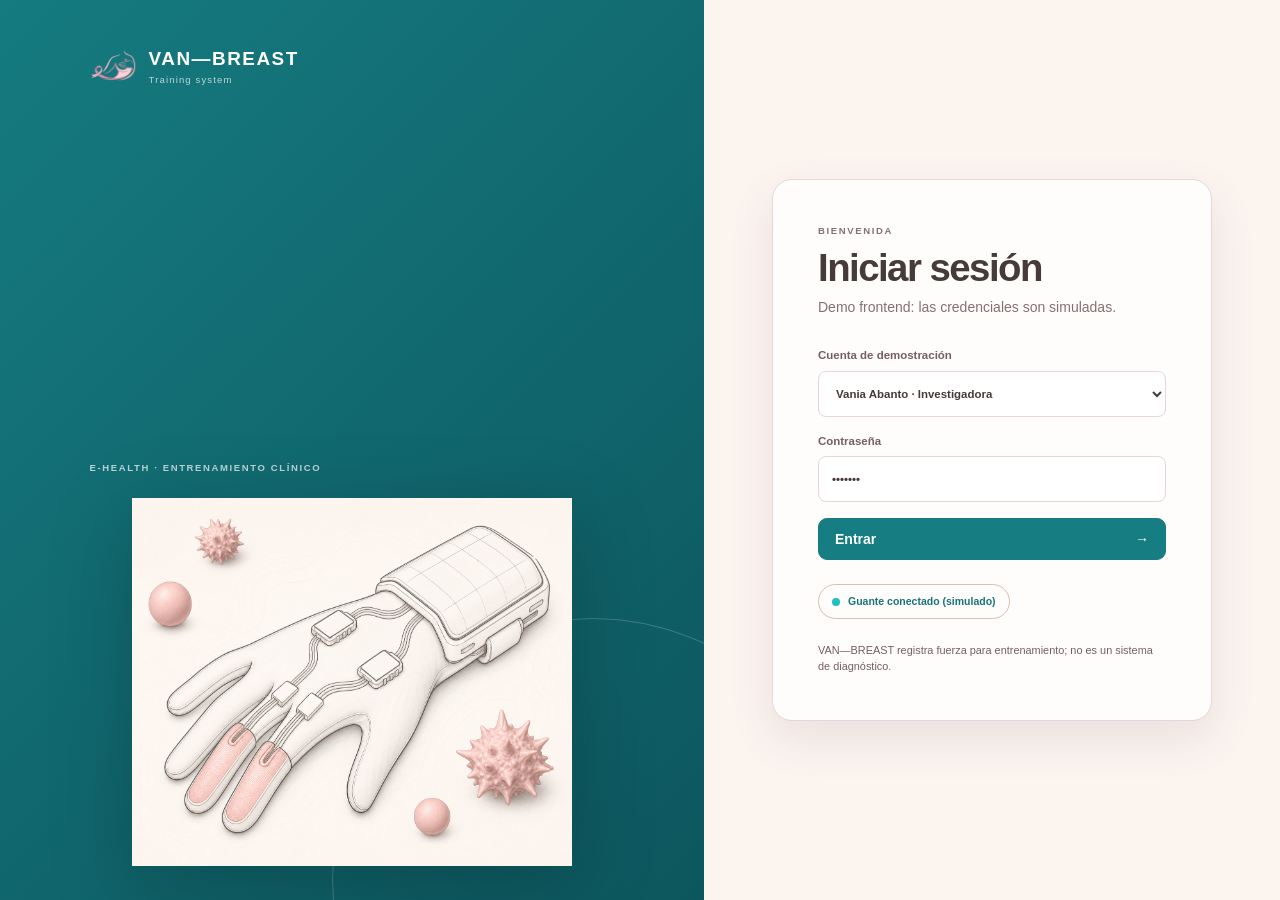
==== commit ea99f96b: "Tercera actualización" ====
--- a/Subir render/index.html
+++ b/Subir render/index.html
@@ -1,585 +1,88 @@
 <!doctype html>
-<html lang="es" data-theme="pink">
-  <head>
-    <meta charset="UTF-8" />
-    <meta name="viewport" content="width=device-width, initial-scale=1.0" />
-    <meta name="theme-color" id="themeColor" content="#159A9D" />
-    <meta
-      name="description"
-      content="Prototipo local de entrenamiento para autoexploración mamaria asistida por un guante de presión."
-    />
-    <title>VAN—BREAST | Entrenamiento clínico</title>
-    <link rel="icon" type="image/png" href="static/assets/logo.png" />
-    <link rel="stylesheet" href="static/styles.css" />
-    <link rel="stylesheet" href="static/theme.css" />
-  </head>
-  <body data-initial-screen="login">
-    <main class="login-page" id="loginPage">
-      <section class="login-context" aria-label="Presentación">
-        <div class="login-context__top">
-          <div class="brand-lockup">
-            <img class="brand-logo" src="static/assets/logo.png" alt="" />
-            <span><strong>VAN—BREAST</strong><small>Training system</small></span>
-          </div>
-          <span class="eyebrow">E-HEALTH · ENTRENAMIENTO CLÍNICO</span>
-        </div>
-        <figure class="login-context__visual">
-          <img
-            src="static/assets/login-medical-background-v2.png"
-            alt="Guante electrónico con sensores de presión rodeado por modelos de nódulos benignos lisos y malignos irregulares"
-          />
-        </figure>
+<html lang="es">
+<head>
+  <meta charset="utf-8" />
+  <meta name="viewport" content="width=device-width, initial-scale=1" />
+  <meta name="description" content="VAN—BREAST · Demo frontend estática para Render" />
+  <title>VAN—BREAST · Frontend demo</title>
+  <link rel="icon" href="assets/logo.png" />
+  <link rel="stylesheet" href="app.css" />
+</head>
+<body>
+  <main id="loginView" class="login-view">
+    <section class="login-hero">
+      <div class="brand brand--hero"><img src="assets/logo.png" alt="VAN—BREAST"><div><strong>VAN—BREAST</strong><small>Training system</small></div></div>
+      <span class="eyebrow">E-HEALTH · ENTRENAMIENTO CLÍNICO</span>
+      <img class="login-illustration" src="assets/login.png" alt="Guante electrónico VAN—BREAST">
+    </section>
+    <section class="login-card">
+      <span class="eyebrow">BIENVENIDA</span>
+      <h1>Iniciar sesión</h1>
+      <p class="muted">Demo frontend: las credenciales son simuladas.</p>
+      <form id="loginForm">
+        <label>Cuenta de demostración
+          <select id="loginUser">
+            <option value="vania">Vania Abanto · Investigadora</option>
+            <option value="jonathan">Jonathan Arzapalo · Instructor/a</option>
+            <option value="fiorela">Fiorela Bocanegra · Instructor/a</option>
+          </select>
+        </label>
+        <label>Contraseña
+          <input id="loginPassword" type="password" value="demo123" autocomplete="current-password" />
+        </label>
+        <button class="button button--primary button--full" type="submit">Entrar <span>→</span></button>
+      </form>
+      <div class="login-status"><span class="status-dot"></span> Guante conectado (simulado)</div>
+      <p class="login-help">VAN—BREAST registra fuerza para entrenamiento; no es un sistema de diagnóstico.</p>
+    </section>
+  </main>
+
+  <main id="appView" class="app-shell" hidden>
+    <header class="app-header">
+      <button class="mobile-menu" id="mobileMenu" aria-label="Abrir menú">☰</button>
+      <div class="brand brand--compact"><img src="assets/logo.png" alt=""><strong>VAN—BREAST</strong></div>
+      <div class="header-meta"><span class="glove-badge"><span class="status-dot"></span><span>GUANTE CONECTADO</span></span><time id="headerClock"></time></div>
+    </header>
+    <aside class="sidebar" id="sidebar">
+      <div class="profile-card"><span class="avatar avatar--photo" id="sideAvatar">VA</span><span><strong id="sideName">Vania Abanto</strong><small id="sideRole">Investigadora</small></span></div>
+      <nav aria-label="Navegación principal">
+        <button class="active" data-screen="home"><span>⌂</span>Inicio</button>
+        <button data-screen="history"><span>▤</span>Historial</button>
+        <button data-screen="people"><span>♙</span>Participantes</button>
+        <button data-screen="settings"><span>⚙</span>Configuración</button>
+      </nav>
+      <div class="sidebar-ribbon"><img src="assets/lazo.png" alt=""></div>
+      <div class="sidebar-note"><span class="eyebrow">SISTEMA</span><strong>Demo frontend v1.0</strong><small>Datos simulados</small></div>
+      <button class="logout-button" id="logoutButton"><span>↪</span>Cerrar sesión</button>
+    </aside>
+    <button class="mobile-scrim" id="mobileScrim" hidden aria-label="Cerrar menú"></button>
+
+    <section class="app-content">
+      <section class="screen" id="screen-home">
+        <div class="page-heading"><span class="eyebrow">PANEL PRINCIPAL</span><h1>Resumen de actividad</h1><p>Una vista rápida del entrenamiento y los registros.</p></div>
+        <section class="workflow panel">
+          <div><span class="step-header"><b>1</b> Selecciona al paciente</span><label class="search-box"><span>⌕</span><input id="patientSearch" placeholder="Buscar paciente…"><button id="patientToggle" type="button">⌄</button></label><div class="patient-options" id="patientOptions" hidden></div></div>
+          <div class="workflow-action"><span class="step-header"><b>2</b> Comienza la práctica</span><button class="button button--primary" id="startTraining">Iniciar entrenamiento <span>→</span></button></div>
+        </section>
+        <section class="metrics-row"><article class="metric"><span>SESIONES HOY</span><strong id="metricSessions">15</strong></article><article class="metric"><span>PACIENTES</span><strong>39</strong></article><article class="metric"><span>INSTRUCTORES</span><strong>3</strong></article></section>
+        <section class="home-grid"><article class="panel activity-panel"><div class="section-heading"><h2>Últimas sesiones</h2><button class="text-button" data-screen="history">Ver historial →</button></div><div id="recentSessions"></div></article><article class="panel weekly-panel"><h2>Ritmo semanal</h2><div class="weekly-chart-wrap"><canvas id="weeklyChart"></canvas></div><p><strong>15 prácticas</strong> completadas esta semana.</p></article></section>
       </section>
 
-      <section class="login-panel">
-        <div class="login-card">
-          <span class="section-index">BIENVENIDA</span>
-          <h2>Iniciar sesión</h2>
-          <p class="muted" id="loginSubtitle">Accede al panel de entrenamiento.</p>
-          <form id="loginForm">
-            <div class="login-access-switch" role="group" aria-label="Tipo de acceso">
-              <button data-login-mode="clinical" type="button" aria-pressed="true">
-                Personal clínico
-              </button>
-              <button data-login-mode="admin" type="button" aria-pressed="false">
-                Administración
-              </button>
-            </div>
-            <p class="login-access-hint" id="loginAccessHint">
-              Credenciales locales de demostración para el personal clínico.
-            </p>
-            <label>
-              Correo institucional
-              <span class="input-shell">
-                <span aria-hidden="true">@</span>
-                <input
-                  id="email"
-                  type="email"
-                  value="vabanto@uch.edu.pe"
-                  autocomplete="email"
-                  required
-                />
-              </span>
-            </label>
-            <label>
-              Contraseña
-              <span class="input-shell">
-                <span aria-hidden="true">⌁</span>
-                <input
-                  id="password"
-                  type="password"
-                  value="entrenamiento"
-                  autocomplete="current-password"
-                  required
-                />
-                <button class="input-action" id="togglePassword" type="button">Ver</button>
-              </span>
-            </label>
-            <button class="button button--primary button--full" type="submit">
-              Iniciar sesión <span aria-hidden="true">→</span>
-            </button>
-            <p class="form-error" id="loginError" role="alert" hidden>
-              Las credenciales no corresponden al tipo de acceso seleccionado.
-            </p>
-          </form>
-          <div class="login-device">
-            <div>
-              <span class="micro-label">ESTADO DEL DISPOSITIVO</span>
-              <span class="glove-badge glove-badge--large js-glove-badge">
-                <span class="status-dot"></span><span class="js-glove-label"></span>
-              </span>
-            </div>
-            <button class="text-button" id="cycleStatus" type="button">Simular estado</button>
-          </div>
-          <p class="login-help">
-            Puedes ingresar sin el guante. El entrenamiento solo se habilita
-            cuando el dispositivo está conectado.
-          </p>
-        </div>
+      <section class="screen" id="screen-training" hidden>
+        <div class="page-heading page-heading--split"><div><span class="eyebrow">SESIÓN EN CURSO</span><h1>Entrenamiento</h1><p id="trainingPatient">Paciente: Valeria Mendoza</p></div><button class="button button--ghost" data-screen="home">← Volver al inicio</button></div>
+        <section class="training-grid"><article class="panel anatomy-panel"><div class="panel-heading"><div><span class="eyebrow">ZONA DE EXPLORACIÓN</span><h2>Mapa anatómico</h2></div><span class="step-counter"><span id="activePoint">1</span> / 8</span></div><div class="anatomy-map"><img src="assets/mapa_anatomico.png" alt="Mapa anatómico"><div class="exploration-points" id="explorationPoints"></div></div><div class="map-legend"><span><i class="dot done"></i>Completado</span><span><i class="dot current"></i>Punto actual</span><span><i class="dot"></i>Pendiente</span></div></article><section class="sensor-panel"><article class="sensor-card sensor-card--index"><div><span class="eyebrow">DEDO ÍNDICE</span><strong id="indexValue">13.8 <small>N</small></strong><p>Presión actual detectada</p><b class="range range--ok" id="indexRange">● Dentro del rango</b></div><div class="gauge"><i id="indexGauge"></i></div></article><article class="sensor-card sensor-card--middle"><div><span class="eyebrow">DEDO MEDIO</span><strong id="middleValue">13.1 <small>N</small></strong><p>Presión actual detectada</p><b class="range range--ok" id="middleRange">● Dentro del rango</b></div><div class="gauge"><i id="middleGauge"></i></div></article></section><article class="panel training-details"><div><span class="eyebrow">DATOS DEL ENTRENAMIENTO</span><h2>Sesión simulada</h2><dl><div><dt>Paciente</dt><dd>Valeria Mendoza</dd></div><div><dt>Instructor/a</dt><dd id="trainingInstructor">Vania Abanto</dd></div></dl></div><div class="session-clock"><strong id="sessionTimer">14:48</strong><small>TIEMPO</small></div><button class="button button--primary" id="finishTraining">Finalizar</button></article></section>
+        <section class="panel pressure-panel"><div class="section-heading"><h2>Gráfica de presión aplicada</h2><span class="chart-legend"><i class="index-line"></i>Índice <i class="middle-line"></i>Medio</span></div><canvas id="pressureChart"></canvas></section>
       </section>
-    </main>
 
-    <main class="app-shell" id="appShell" hidden>
-      <header class="app-header">
-        <button class="mobile-menu" id="mobileMenu" type="button" aria-label="Abrir menú">☰</button>
-        <div class="brand-lockup brand-lockup--compact">
-          <img class="brand-logo" src="static/assets/logo.png" alt="" />
-          <span><strong>VAN—BREAST</strong></span>
-        </div>
-        <div class="header-meta">
-          <span class="glove-badge js-glove-badge">
-            <span class="status-dot"></span><span class="js-glove-label"></span>
-          </span>
-          <time id="headerClock">17 JUL 2026 · 03:38:52</time>
-        </div>
-      </header>
+      <section class="screen" id="screen-history" hidden><div class="page-heading"><span class="eyebrow">SEGUIMIENTO</span><h1>Historial</h1><p>Sesiones realizadas por todo el equipo.</p></div><article class="panel table-panel"><div class="section-heading"><h2>Sesiones recientes</h2><span class="badge">15 hoy</span></div><div class="table-scroll"><table><thead><tr><th>Fecha</th><th>Paciente</th><th>Instructor/a</th><th>Duración</th><th>Estado</th></tr></thead><tbody id="historyRows"></tbody></table></div></article></section>
 
-      <aside class="sidebar" id="sidebar">
-        <div class="profile-card">
-          <span class="avatar" id="profileAvatar">VA</span>
-          <span><strong id="profileName">Vania Abanto</strong><small id="profileRole">Investigadora</small></span>
-        </div>
-        <nav aria-label="Navegación principal">
-          <button class="active" data-screen="home" type="button"><span>⌂</span>Inicio</button>
-          <button data-screen="history" type="button"><span>▤</span>Historial</button>
-          <button data-screen="people" type="button"><span>♙</span>Participantes</button>
-          <button data-screen="settings" type="button"><span>⚙</span>Configuración</button>
-        </nav>
-        <div class="sidebar-ribbon" aria-hidden="true">
-          <img src="static/assets/pink-awareness-ribbon.png" alt="" />
-        </div>
-        <div class="sidebar-note">
-          <span class="micro-label">SISTEMA</span>
-          <strong>Prototipo local v1.0</strong>
-          <small>MongoDB local</small>
-        </div>
-        <button class="logout-button" id="logoutButton" type="button">
-          <span>↪</span>Cerrar sesión
-        </button>
-      </aside>
-      <button class="mobile-scrim" id="mobileScrim" type="button" aria-label="Cerrar menú" hidden></button>
+      <section class="screen" id="screen-people" hidden><div class="page-heading"><span class="eyebrow">RED CLÍNICA</span><h1>Instructores</h1><p>Consulta los pacientes registrados por cada instructor.</p></div><section class="panel instructor-section"><div class="section-heading"><h2>Equipo de instructores</h2><span class="badge">3 perfiles</span></div><div class="instructor-grid" id="instructorGrid"></div></section><article class="panel patient-summary"><span class="eyebrow">PACIENTES</span><h2>39 pacientes registrados</h2><button class="button button--primary" id="newPatient">+ Nuevo registro</button></article></section>
 
-      <section class="app-content">
-        <section class="page home-page screen" id="screen-home">
-          <div class="page-heading page-heading--split">
-            <div>
-              <h1>Resumen de actividad</h1>
-              <p>Prepara una práctica o revisa el avance reciente del programa.</p>
-            </div>
-          </div>
-
-          <section class="start-workflow" aria-label="Iniciar entrenamiento">
-            <div class="workflow-copy">
-              <div class="participant-select">
-                <label for="participantSearch"><b>1</b> Selecciona a la participante</label>
-                <div class="participant-combobox" id="participantCombobox">
-                  <label class="participant-search" for="participantSearch">
-                    <span class="search-icon" aria-hidden="true"></span>
-                    <input
-                      id="participantSearch"
-                      type="text"
-                      role="combobox"
-                      aria-autocomplete="list"
-                      aria-controls="participantOptions"
-                      aria-expanded="false"
-                      placeholder=""
-                      autocomplete="off"
-                    />
-                  </label>
-                  <button
-                    class="participant-toggle"
-                    id="participantToggle"
-                    type="button"
-                    aria-label="Mostrar participantes"
-                    aria-controls="participantOptions"
-                    aria-expanded="false"
-                  >
-                    <span aria-hidden="true"></span>
-                  </button>
-                  <div class="participant-options" id="participantOptions" role="listbox" hidden></div>
-                </div>
-              </div>
-            </div>
-            <div class="start-action">
-              <span class="workflow-step"><b>2</b> Comienza la práctica</span>
-              <button class="button button--primary start-button" id="startTraining" type="button">
-                <span>Iniciar entrenamiento</span><span aria-hidden="true">→</span>
-              </button>
-              <small class="start-hint" id="startHint" hidden></small>
-            </div>
-          </section>
-
-          <section class="metrics-row" aria-label="Resumen de actividad">
-            <article class="metric">
-              <span class="micro-label">SESIONES HOY</span>
-              <strong id="sessionsTodayMetric">0</strong>
-            </article>
-            <article class="metric">
-              <span class="micro-label">PARTICIPANTES</span>
-              <strong id="participantMetric">24</strong>
-            </article>
-            <article class="metric">
-              <span class="micro-label">INSTRUCTORES</span>
-              <strong id="instructorMetric">16</strong>
-            </article>
-          </section>
-
-          <section class="home-grid">
-            <article class="activity-panel">
-              <div class="section-heading">
-                <div><span class="section-index">ACTIVIDAD RECIENTE</span><h2>Últimas sesiones</h2></div>
-                <button class="text-button" data-screen="history" type="button">Ver historial →</button>
-              </div>
-              <div id="recentSessions"></div>
-            </article>
-            <article class="weekly-panel">
-              <span class="section-index">CONSISTENCIA</span>
-              <h2>Ritmo semanal</h2>
-              <div class="week-bars" id="weeklyBars">
-                <canvas
-                  id="weeklyChart"
-                  role="img"
-                  aria-label="Gráfica de sesiones completadas por día de la semana"
-                  aria-describedby="weeklyChartDescription"
-                ></canvas>
-              </div>
-              <p id="weeklyChartDescription"><strong id="weeklyTotal">0 prácticas</strong> completadas esta semana.</p>
-            </article>
-          </section>
-        </section>
-
-        <section class="training-page screen" id="screen-training" hidden>
-          <div class="connection-alert" id="connectionAlert" hidden>
-            <span class="glove-badge js-glove-badge">
-              <span class="status-dot"></span><span class="js-glove-label"></span>
-            </span>
-            <span>La captura está en pausa. Revisa el dispositivo para continuar.</span>
-          </div>
-          <div class="training-grid">
-            <section class="anatomy-panel">
-              <div class="panel-heading">
-                <div><span class="section-index">ZONA DE EXPLORACIÓN</span><h2>Mapa anatómico</h2></div>
-                <span class="step-counter"><span id="activePointLabel">5</span> / 8</span>
-              </div>
-              <div class="anatomy-map" aria-label="Mapa de puntos de palpación">
-                <div class="body-axis"></div>
-                <div class="anatomy-ring anatomy-ring--outer"></div>
-                <div class="anatomy-ring anatomy-ring--inner"></div>
-                <div class="anatomy-core"></div>
-                <button class="touch-point touch-point--1" type="button">1</button>
-                <button class="touch-point touch-point--2" type="button">2</button>
-                <button class="touch-point touch-point--3" type="button">3</button>
-                <button class="touch-point touch-point--4" type="button">4</button>
-                <button class="touch-point touch-point--5 current" type="button">5</button>
-                <button class="touch-point touch-point--6" type="button">6</button>
-                <button class="touch-point touch-point--7" type="button">7</button>
-                <button class="touch-point touch-point--8" type="button">8</button>
-              </div>
-              <div class="map-legend">
-                <span><i class="legend-dot legend-dot--done"></i>Completado</span>
-                <span><i class="legend-dot legend-dot--current"></i>Punto actual</span>
-                <span><i class="legend-dot"></i>Pendiente</span>
-              </div>
-            </section>
-
-            <section class="sensor-panel">
-              <article class="sensor-reading">
-                <div>
-                  <span class="micro-label">DEDO ÍNDICE</span>
-                  <strong><span id="indexPressure">12.4</span> <small>N</small></strong>
-                  <p>Presión actual detectada</p>
-                  <span class="pressure-verdict correct" id="indexVerdict"><i></i> Presión correcta</span>
-                </div>
-                <div class="pressure-gauge"><span id="indexGauge" style="height:77%"></span><i></i></div>
-              </article>
-              <article class="sensor-reading">
-                <div>
-                  <span class="micro-label">DEDO MEDIO</span>
-                  <strong><span id="middlePressure">8.7</span> <small>N</small></strong>
-                  <p>Presión actual detectada</p>
-                  <span class="pressure-verdict correct" id="middleVerdict"><i></i> Presión correcta</span>
-                </div>
-                <div class="pressure-gauge"><span id="middleGauge" style="height:54%"></span><i></i></div>
-              </article>
-            </section>
-
-            <aside class="session-panel">
-              <div class="panel-heading session-panel-heading">
-                <strong>Datos del entrenamiento</strong>
-                <span aria-hidden="true">▣</span>
-              </div>
-              <dl class="session-data">
-                <div><dt>Participante</dt><dd id="trainingParticipant">—</dd></div>
-                <div><dt>Instructora</dt><dd>Vania Abanto</dd></div>
-              </dl>
-              <div class="completion-ring session-timer-ring" style="--progress:74%">
-                <div><strong id="sessionClock">01:24</strong><small>TIEMPO</small></div>
-              </div>
-              <button class="button button--primary button--full" id="finishTraining" type="button">
-                Finalizar
-              </button>
-            </aside>
-          </div>
-          <section class="live-chart-panel">
-            <div class="panel-heading chart-heading">
-              <div><span class="section-index">GRÁFICA DE PRESIÓN APLICADA</span><h2>Respuesta de los sensores frente al tiempo</h2></div>
-              <div class="chart-legend"><span><i class="line-key line-key--dark"></i>Índice</span><span><i class="line-key"></i>Medio</span></div>
-            </div>
-            <div class="pressure-chart-wrap">
-              <canvas
-                class="pressure-chart"
-                id="liveChart"
-                role="img"
-                aria-label="Presión en tiempo real de los dedos índice y medio, medida en Newtons"
-              ></canvas>
-            </div>
-          </section>
-        </section>
-
-        <section class="page history-page screen" id="screen-history" hidden>
-          <div class="page-heading page-heading--split">
-            <div>
-              <h1>Historial de sesiones</h1>
-              <p>Consulta el desempeño, filtra prácticas y abre sus indicadores.</p>
-            </div>
-            <div class="page-heading-actions">
-              <button class="button button--danger" type="button" id="clearHistoryButton" hidden>Limpiar historial de pruebas</button>
-              <button class="button button--ghost export-button" type="button" id="exportButton"><span class="download-icon" aria-hidden="true"></span>Exportar registro</button>
-            </div>
-          </div>
-          <section class="filter-panel">
-            <div class="filter-heading">
-              <span class="section-index">FILTROS</span>
-              <button class="text-button" id="clearFilters" type="button">Limpiar</button>
-            </div>
-            <label>Participante<input id="historyParticipant" type="search" placeholder="Escribe nombre o apellido" autocomplete="off" /></label>
-            <label>Instructora<select id="historyInstructor"></select></label>
-            <label>Fecha<input id="historyDate" type="date" /></label>
-          </section>
-          <section class="records-section">
-            <div class="records-head">
-              <span>CÓDIGO</span><span>PARTICIPANTE</span><span>INSTRUCTORA</span><span>DURACIÓN</span>
-              <span>FECHA Y HORA</span><span></span>
-            </div>
-            <div class="records-scroll" id="historyRecords"></div>
-          </section>
-        </section>
-
-        <section class="page people-page screen" id="screen-people" hidden>
-          <div class="admin-participant-manager" id="adminParticipantManager" hidden>
-            <div class="page-heading page-heading--split">
-              <div>
-                <span class="eyebrow">GESTIÓN ADMINISTRATIVA</span>
-                <h1>Participantes</h1>
-                <p>Edita datos, cambia la instructora asignada o retira un registro.</p>
-              </div>
-              <button class="button button--primary js-open-participant" type="button">+ Nueva participante</button>
-            </div>
-            <section class="participant-admin-panel">
-              <label class="participant-admin-search" for="adminParticipantSearch">
-                <span class="search-icon" aria-hidden="true"></span>
-                <input
-                  id="adminParticipantSearch"
-                  type="search"
-                  placeholder="Buscar por código, nombre, DNI o correo"
-                  autocomplete="off"
-                />
-              </label>
-              <div class="participant-admin-head" aria-hidden="true">
-                <span>CÓDIGO</span>
-                <span>PARTICIPANTE</span>
-                <span>CONTACTO</span>
-                <span>INSTRUCTORA</span>
-                <span>ACCIONES</span>
-              </div>
-              <div class="participant-admin-list" id="adminParticipantList"></div>
-            </section>
-          </div>
-          <div id="instructorOverview">
-            <div class="page-heading">
-              <div>
-                <h1>Instructores</h1>
-                <p>Selecciona un perfil para consultar su red de atención.</p>
-              </div>
-            </div>
-            <section class="instructor-section">
-              <div class="section-heading">
-                <div><span class="section-index"><span id="instructorTotal">16</span> PERFILES</span><h2>Equipo de instructores</h2></div>
-                <span class="carousel-counter" id="carouselCounter">01 — 04 / 16</span>
-              </div>
-              <div class="instructor-slider">
-                <button class="carousel-edge" id="previousInstructors" type="button" aria-label="Instructores anteriores">←</button>
-                <div class="instructor-carousel" id="instructorCarousel"></div>
-                <button class="carousel-edge" id="nextInstructors" type="button" aria-label="Siguientes instructores">→</button>
-              </div>
-            </section>
-            <section class="participant-register-strip">
-              <div><span class="section-index">PARTICIPANTES</span><h2><span id="participantCount">24</span> personas registradas</h2></div>
-              <button class="button button--primary participant-register-button js-open-participant" type="button">+ Nuevo registro</button>
-            </section>
-          </div>
-          <div id="instructorFocus" hidden>
-            <button class="back-button" id="backToInstructors" type="button">← Volver a instructores</button>
-            <div class="instructor-focus-heading">
-              <div>
-                <span class="eyebrow" id="focusEyebrow"></span>
-                <h1 id="focusName"></h1>
-                <p id="focusRole"></p>
-              </div>
-              <div class="focus-stat"><strong id="focusPatientCount">18</strong><span>pacientes atendidas</span></div>
-            </div>
-            <section class="patient-tree" id="patientTree"></section>
-          </div>
-        </section>
-
-        <section class="page settings-page screen" id="screen-settings" hidden>
-          <div class="page-heading">
-            <span class="eyebrow">AJUSTES DEL PROTOTIPO</span>
-            <h1>Configuración</h1>
-            <p>Simula el estado del guante, revisa los criterios y personaliza la interfaz.</p>
-          </div>
-          <section class="settings-grid">
-            <article class="settings-card">
-              <span class="section-index">CONEXIÓN DEL GUANTE</span>
-              <h2>Estado del dispositivo</h2>
-              <span class="glove-badge glove-badge--large js-glove-badge">
-                <span class="status-dot"></span><span class="js-glove-label"></span>
-              </span>
-              <div class="status-options" id="statusOptions">
-                <button data-status="connected" type="button"><span class="status-dot status-dot--connected"></span>Guante conectado</button>
-                <button data-status="disconnected" type="button"><span class="status-dot"></span>Guante desconectado</button>
-                <button data-status="connecting" type="button"><span class="status-dot status-dot--connecting"></span>Conectando…</button>
-                <button data-status="error" type="button"><span class="status-dot status-dot--error"></span>Error de conexión</button>
-              </div>
-            </article>
-            <article class="settings-card">
-              <span class="section-index">RANGO OBJETIVO</span>
-              <h2>Presión recomendada</h2>
-              <dl class="settings-values">
-                <div><dt>Dedo índice</dt><dd>9.5 — 13.5 N</dd></div>
-                <div><dt>Dedo medio</dt><dd>8.5 — 12.5 N</dd></div>
-                <div><dt>Muestreo</dt><dd>650 ms</dd></div>
-              </dl>
-            </article>
-            <article class="settings-card theme-settings-card" id="themeSettingsCard">
-              <div class="theme-settings-heading">
-                <div>
-                  <span class="section-index">APARIENCIA</span>
-                  <h2>Variantes de color</h2>
-                </div>
-                <p>Selecciona una para verla en toda la plataforma.</p>
-              </div>
-              <div class="theme-options" id="themeOptions" aria-label="Tema de color">
-                <button class="theme-option" data-theme-option="pink" type="button" aria-pressed="true">
-                  <span class="theme-swatches" aria-hidden="true">
-                    <i style="--swatch:#FAF5EF"></i><i style="--swatch:#97D2E4"></i><i style="--swatch:#CBEAF2"></i><i style="--swatch:#D58596"></i><i style="--swatch:#F6BBBF"></i><i style="--swatch:#F7D9D3"></i>
-                  </span>
-                  <span><strong>Azul y rosa</strong><small>Clínica, cálida y equilibrada</small></span>
-                  <span class="theme-check" aria-hidden="true">✓</span>
-                </button>
-                <button class="theme-option" data-theme-option="blue" type="button" aria-pressed="false">
-                  <span class="theme-swatches" aria-hidden="true">
-                    <i style="--swatch:#263D54"></i><i style="--swatch:#3F5772"></i><i style="--swatch:#E1EDF9"></i><i style="--swatch:#426E9C"></i><i style="--swatch:#5D89B7"></i>
-                  </span>
-                  <span><strong>Azul institucional</strong><small>Serena y profesional</small></span>
-                  <span class="theme-check" aria-hidden="true">✓</span>
-                </button>
-              </div>
-              <div class="admin-theme-lock" id="adminThemeLock" hidden>
-                <span aria-hidden="true">◆</span>
-                <span>
-                  <strong>Modo administrativo</strong>
-                  <small>La apariencia monocromática está fijada para esta sesión.</small>
-                </span>
-              </div>
-            </article>
-          </section>
-        </section>
-      </section>
-    </main>
-
-    <div class="vault-intro session-transition" id="vaultIntro" role="status" aria-live="polite" hidden>
-      <div class="transition-panel transition-panel--left" aria-hidden="true">
-        <span></span>
-      </div>
-      <div class="transition-panel transition-panel--right" aria-hidden="true">
-        <span></span>
-      </div>
-      <div class="transition-center">
-        <div class="transition-scan" aria-hidden="true">
-          <i></i><span></span>
-        </div>
-        <strong id="transitionTitle">Iniciando entrenamiento</strong>
-      </div>
-    </div>
-
-    <div class="modal-backdrop" id="detailBackdrop" hidden>
-      <section class="modal detail-modal" role="dialog" aria-modal="true" aria-labelledby="detailTitle">
-        <header class="modal-header">
-          <div><span class="eyebrow" id="detailRecord">REGISTRO #001</span><h2 id="detailTitle">Detalle de sesión</h2></div>
-          <button class="close-button js-close-detail" id="detailCloseButton" type="button" aria-label="Cerrar detalle">×</button>
-        </header>
-        <div class="detail-scroll">
-          <dl class="detail-summary">
-            <div><dt>Participante</dt><dd id="detailParticipant"></dd></div>
-            <div><dt>Instructora</dt><dd id="detailInstructor"></dd></div>
-            <div><dt>Duración</dt><dd id="detailDuration"></dd></div>
-            <div><dt>Fecha</dt><dd id="detailDate"></dd></div>
-          </dl>
-          <section class="detail-chart">
-            <div class="panel-heading chart-heading">
-              <div><span class="section-index">GRÁFICA 1</span><h3>Presión del índice y medio frente al tiempo</h3></div>
-              <div class="chart-legend"><span><i class="line-key line-key--dark"></i>Índice</span><span><i class="line-key"></i>Medio</span></div>
-            </div>
-            <div class="pressure-chart-wrap">
-              <canvas
-                class="pressure-chart"
-                id="detailChart"
-                role="img"
-                aria-label="Presión de los dedos índice y medio durante la sesión, medida en Newtons"
-              ></canvas>
-            </div>
-          </section>
-          <section class="detail-lower">
-            <div class="range-chart">
-              <span class="section-index">RESULTADO DE TIEMPO</span><h3>Tiempo con presión correcta</h3>
-              <div class="donut-row">
-                <div class="donut chart-donut" id="detailDonut">
-                  <canvas id="detailRangeChart" aria-hidden="true"></canvas>
-                  <div><strong id="detailRange">02:39</strong><small>PRESIÓN CORRECTA</small></div>
-                </div>
-                <div class="donut-notes">
-                  <span><i class="legend-dot legend-dot--done"></i>Presión correcta <strong id="insideRange">02:39 min</strong></span>
-                  <span><i class="legend-dot"></i>Presión fuera del rango <strong id="outsideRange">00:27 min</strong></span>
-                </div>
-              </div>
-            </div>
-            <div class="indicators">
-              <span class="section-index">INDICADORES</span><h3>Resumen de presión</h3>
-              <dl id="indicatorList"></dl>
-            </div>
-          </section>
-        </div>
-        <footer class="modal-footer">
-          <span id="detailFooterNote">Datos demostrativos en memoria</span>
-          <div class="detail-footer-actions">
-            <button class="button button--ghost" id="continueTraining" type="button" hidden>Volver al entrenamiento</button>
-            <button class="button button--primary" id="saveEvaluation" type="button" hidden>Guardar sesión y finalizar →</button>
-            <button class="button button--primary js-close-detail" id="detailCloseAction" type="button">Cerrar detalle</button>
-          </div>
-        </footer>
-      </section>
-    </div>
-
-    <div class="modal-backdrop" id="participantBackdrop" hidden>
-      <section class="modal participant-modal" role="dialog" aria-modal="true" aria-labelledby="participantTitle">
-        <header class="modal-header">
-          <div><span class="eyebrow" id="participantModalEyebrow">NUEVO REGISTRO</span><h2 id="participantTitle">Registrar participante</h2></div>
-          <button class="close-button js-close-participant" type="button" aria-label="Cerrar formulario">×</button>
-        </header>
-        <form id="participantForm">
-          <div class="form-grid">
-            <label class="code-field">Código interno<input id="newCode" readonly /><small>Asignado automáticamente</small></label>
-            <label>Nombre<input id="newName" required /></label>
-            <label>Apellidos<input id="newLastName" required /></label>
-            <label>DNI<input id="newDni" inputmode="numeric" maxlength="8" required /></label>
-            <label>Fecha de nacimiento<input id="newBirthDate" type="date" required /></label>
-            <label>Correo electrónico<input id="newEmail" type="email" required /></label>
-            <label>Celular <span>Opcional</span><input id="newPhone" inputmode="tel" /></label>
-            <label id="participantInstructorField" hidden>Instructora asignada<select id="newInstructor"></select></label>
-            <label class="form-span">Observaciones <span>Opcional</span><textarea id="newObservations" rows="3"></textarea></label>
-          </div>
-          <footer class="modal-footer">
-            <button class="button button--ghost js-close-participant" type="button">Cancelar</button>
-            <button class="button button--primary" id="participantSubmit" type="submit">Guardar participante</button>
-          </footer>
-        </form>
-      </section>
-    </div>
-
-    <script src="static/vendor/chart.umd.min.js"></script>
-    <script src="static/demo-api.js"></script>
-    <script src="static/charts.js"></script>
-    <script src="static/app.js"></script>
-  </body>
+      <section class="screen" id="screen-settings" hidden><div class="page-heading"><span class="eyebrow">AJUSTES DEL SISTEMA</span><h1>Configuración</h1><p>Perfil, adquisición de datos y estado del guante.</p></div><div class="settings-grid"><article class="panel settings-card profile-settings"><span class="eyebrow">PERFIL</span><h2>Editar perfil</h2><div class="profile-edit"><span class="avatar avatar--photo" id="settingsAvatar">VA</span><div><strong id="settingsName">Vania Abanto</strong><small id="settingsRole">Investigadora</small></div></div><label class="button button--ghost upload-label">Cargar fotografía<input id="profileUpload" type="file" accept="image/png,image/jpeg,image/webp" hidden></label><button class="button button--outline" id="removePhoto">Eliminar foto</button><p class="muted">La foto se guarda en este navegador para la demo.</p></article><article class="panel settings-card system-settings"><span class="eyebrow">ADQUISICIÓN DE DATOS</span><h2>Información del sistema</h2><dl class="settings-values"><div><dt>Rango correcto</dt><dd>10 a 17 N</dd></div><div><dt>Dedo índice</dt><dd>Fuerza en N</dd></div><div><dt>Dedo medio</dt><dd>Fuerza en N</dd></div><div><dt>Transporte</dt><dd>Simulado · frontend</dd></div></dl><div class="device-status"><span class="eyebrow">ESTADO DEL GUANTE</span><span class="glove-badge"><span class="status-dot"></span>GUANTE CONECTADO</span></div></article></div><article class="panel appearance-panel"><span class="eyebrow">APARIENCIA</span><h2>Variantes de color</h2><div class="theme-options"><button class="theme-option active" data-theme="pink"><span class="theme-swatch pink-swatch"></span><b>Azul y rosa</b><small>Clínica, cálida y equilibrada</small></button><button class="theme-option" data-theme="blue"><span class="theme-swatch blue-swatch"></span><b>Azul institucional</b><small>Serena y profesional</small></button></div></article></section>
+    </section>
+  </main>
+  <div class="toast" id="toast" role="status" hidden></div>
+  <script src="vendor/chart.umd.min.js"></script>
+  <script src="app.js"></script>
+</body>
 </html>
--- a/Subir render/app.css
+++ b/Subir render/app.css
@@ -0,0 +1,8 @@
+:root{--ink:#463b39;--ink-soft:#755e61;--muted:#876f72;--paper:#fbf4ef;--surface:#fffdfc;--line:#ead4dc;--pink:#be68aa;--pink-soft:#f0d0e9;--teal:#167d82;--cyan:#29d8d5;--cyan-soft:#c9f6f5;--green:#58bc32;--red:#e6535b;--shadow:0 18px 45px rgba(96,62,76,.1);--header-h:70px;--side-w:220px}*{box-sizing:border-box}html,body{margin:0;min-height:100%;background:var(--paper);color:var(--ink);font:14px/1.45 "Segoe UI",Arial,sans-serif}button,input,select{font:inherit}button{cursor:pointer}button:focus-visible,input:focus-visible,select:focus-visible{outline:3px solid rgba(41,216,213,.6);outline-offset:2px}h1,h2,h3,p{margin:0}h1{font-size:clamp(2rem,3vw,3.3rem);line-height:1.05;letter-spacing:-.04em}h2{font-size:1.2rem;line-height:1.15}p{color:var(--ink-soft)}.eyebrow{display:block;color:var(--muted);font-size:.68rem;font-weight:800;letter-spacing:.17em;line-height:1.2;text-transform:uppercase}.muted{color:var(--muted)}.button{border:1px solid var(--pink);border-radius:9px;background:#fff;color:#167b83;min-height:42px;padding:0 16px;font-weight:750;transition:.2s ease}.button:hover{transform:translateY(-2px);box-shadow:0 8px 20px rgba(98,46,91,.12)}.button--primary{border-color:var(--teal);background:var(--teal);color:#fff}.button--full{width:100%;display:flex;justify-content:space-between;align-items:center}.button--outline{color:#a14791;background:#fff}.button--ghost{color:#167b83}.text-button{border:0;border-bottom:1px solid currentColor;padding:4px 0;background:transparent;color:var(--ink);font-weight:700}.panel{border:1px solid var(--line);border-radius:15px;background:var(--surface);box-shadow:var(--shadow)}[hidden]{display:none!important}
+.login-view{min-height:100vh;display:grid;grid-template-columns:1.1fr .9fr;background:var(--paper)}.login-hero{position:relative;display:flex;flex-direction:column;justify-content:space-between;padding:42px 7vw 34px;background:linear-gradient(135deg,#157b80,#0d565e);color:#fff;overflow:hidden}.login-hero:after{content:"";position:absolute;width:520px;height:520px;border:1px solid rgba(255,255,255,.2);border-radius:50%;right:-150px;bottom:-240px}.brand{display:flex;align-items:center;gap:11px}.brand img{width:48px;height:48px;object-fit:contain}.brand strong{font-size:1.35rem;letter-spacing:.08em}.brand small{display:block;color:rgba(255,255,255,.7);font-size:.68rem;letter-spacing:.12em}.brand--hero{align-self:flex-start}.login-hero>.eyebrow{color:rgba(255,255,255,.7);margin-top:auto;margin-bottom:25px}.login-illustration{position:relative;z-index:1;display:block;width:min(84%,620px);max-height:52vh;object-fit:contain;align-self:center;filter:drop-shadow(0 20px 40px rgba(0,0,0,.2))}.login-card{align-self:center;width:min(440px,calc(100% - 50px));margin:35px auto;padding:45px;background:var(--surface);border:1px solid var(--line);border-radius:20px;box-shadow:var(--shadow)}.login-card h1{margin:12px 0 8px}.login-card form{display:grid;gap:16px;margin-top:30px}.login-card label{display:grid;gap:7px;color:var(--ink-soft);font-weight:700;font-size:.82rem}.login-card input,.login-card select{width:100%;height:46px;border:1px solid var(--line);border-radius:8px;background:#fff;padding:0 13px;color:var(--ink)}.login-status{display:inline-flex;align-items:center;gap:8px;margin-top:24px;border:1px solid #d7beb1;border-radius:100px;padding:9px 13px;color:#19747a;font-size:.75rem;font-weight:800}.status-dot{display:inline-block;width:8px;height:8px;border-radius:50%;background:#1fc1bf}.login-help{margin-top:24px;font-size:.78rem}
+.app-shell{min-height:100vh;background:var(--paper)}.app-header{height:var(--header-h);position:fixed;z-index:20;inset:0 0 auto;display:flex;align-items:center;justify-content:space-between;padding:0 28px;background:var(--teal);color:#fff}.brand--compact img{width:38px;height:38px}.brand--compact strong{font-size:1.2rem}.header-meta{display:flex;align-items:center;gap:28px;font-weight:750;font-size:.78rem;letter-spacing:.08em}.glove-badge{display:inline-flex;align-items:center;gap:8px;border-radius:100px;padding:10px 15px;background:#fff;color:#11767c;font-size:.7rem;letter-spacing:.1em}.sidebar{position:fixed;z-index:15;top:var(--header-h);bottom:0;left:0;width:var(--side-w);display:flex;flex-direction:column;padding:26px 16px 20px;background:linear-gradient(180deg,#f1d4eb,#faedf5);border-right:1px solid var(--line)}.profile-card{display:flex;align-items:center;gap:11px;padding:0 10px 22px;border-bottom:1px solid var(--line);margin-bottom:18px}.profile-card strong,.profile-card small{display:block}.profile-card strong{font-size:.82rem}.profile-card small{color:var(--muted);font-size:.72rem;margin-top:2px}.avatar{display:inline-flex;flex:0 0 auto;width:46px;height:46px;align-items:center;justify-content:center;border:1px solid #c9b1b9;border-radius:50%;background:#f8e4f3;color:var(--ink);font-size:.85rem;font-weight:800;overflow:hidden;object-fit:cover}.avatar--photo{background-size:cover;background-position:center}.sidebar nav{display:grid;gap:7px}.sidebar nav button{display:flex;align-items:center;gap:14px;border:0;border-radius:8px;padding:12px 13px;background:transparent;color:var(--ink);font-weight:750;text-align:left}.sidebar nav button span{width:18px;color:var(--muted);text-align:center}.sidebar nav button:hover,.sidebar nav button.active{background:var(--pink);color:#fff}.sidebar nav button.active span{color:#fff}.sidebar-ribbon{margin:auto auto 20px;text-align:center;opacity:.8}.sidebar-ribbon img{width:110px}.sidebar-note{display:grid;gap:4px;padding:16px 10px;border-top:1px solid var(--line);border-bottom:1px solid var(--line);font-size:.75rem}.sidebar-note strong{font-size:.76rem}.sidebar-note small{color:var(--muted)}.logout-button{display:flex;gap:10px;border:0;background:transparent;padding:18px 10px 0;color:var(--ink);font-weight:750;text-align:left}.mobile-menu,.mobile-scrim{display:none}.app-content{margin-left:var(--side-w);padding:calc(var(--header-h) + 28px) 34px 42px;min-height:100vh}.page-heading{margin:0 0 18px;padding-left:16px;border-left:5px solid #7b706b}.page-heading p{margin-top:5px}.page-heading--split{display:flex;align-items:flex-start;justify-content:space-between;gap:20px}.workflow{display:grid;grid-template-columns:1.4fr .8fr;overflow:visible;background:linear-gradient(90deg,#fff 0 68%,#c9f6f5 68%);margin-bottom:12px}.workflow>div{padding:20px 25px}.workflow-action{display:flex;flex-direction:column;gap:20px;justify-content:center}.step-header{display:flex;align-items:center;gap:10px;color:#4d4543;font-weight:800;text-transform:uppercase;letter-spacing:.08em;font-size:.72rem}.step-header b{display:inline-flex;width:26px;height:26px;border-radius:50%;align-items:center;justify-content:center;background:#a44e99;color:#fff}.search-box{display:flex;position:relative;margin-top:13px;height:48px;border:1px solid var(--line);background:#fff}.search-box>span{padding:8px 14px;color:#a44e99;font-size:1.5rem}.search-box input{min-width:0;flex:1;border:0;padding:0 5px;color:var(--ink)}.search-box button{width:50px;border:0;border-left:1px solid var(--line);background:#fff;color:#a44e99}.patient-options{position:absolute;z-index:5;width:calc(100% - 50px);margin-top:-1px;border:1px solid var(--line);background:#fff;box-shadow:var(--shadow)}.patient-options button{display:block;width:100%;border:0;border-bottom:1px solid var(--line);padding:10px 15px;background:#fff;text-align:left}.metrics-row{display:grid;grid-template-columns:repeat(3,1fr);gap:14px;margin-bottom:12px}.metric{padding:18px 22px;border:1px solid var(--cyan);border-radius:15px;background:var(--cyan-soft)}.metric span{display:block;color:#17777c;font-weight:800;font-size:.7rem;letter-spacing:.14em}.metric strong{display:block;margin-top:8px;color:#11727b;font-size:2.4rem;line-height:1}.home-grid{display:grid;grid-template-columns:1.5fr .75fr;gap:14px}.activity-panel,.weekly-panel{padding:20px 24px;min-height:340px}.section-heading,.panel-heading{display:flex;align-items:center;justify-content:space-between;gap:12px}.section-heading{padding-bottom:13px;border-bottom:1px solid var(--line)}.session-row{display:grid;grid-template-columns:95px 1fr 85px 110px;align-items:center;gap:15px;padding:16px 0;border-bottom:1px solid var(--line);font-size:.78rem}.session-row:last-child{border-bottom:0}.session-row strong{display:block}.session-row small{display:block;color:var(--muted)}.weekly-panel{background:var(--cyan-soft)}.weekly-chart-wrap{height:225px;margin:17px 0 7px}.weekly-panel canvas{height:100%!important}.weekly-panel p{font-size:.8rem}.badge{display:inline-flex;border-radius:100px;padding:6px 11px;background:#f4e3f0;color:#a04d98;font-size:.72rem;font-weight:800}
+.training-grid{display:grid;grid-template-columns:1.08fr 1.08fr .92fr;gap:14px;align-items:stretch}.anatomy-panel{padding:20px 22px}.anatomy-panel h2{margin-top:6px}.step-counter{font-weight:800;color:var(--muted)}.anatomy-map{position:relative;width:min(100%,380px);margin:18px auto 14px}.anatomy-map img{display:block;width:100%;border:1px solid var(--line)}.exploration-points{position:absolute;inset:0}.exploration-point{position:absolute;width:34px;height:34px;border-radius:50%;border:0;background:#c4c5c2;color:#fff;font-size:.75rem;font-weight:800;transform:translate(-50%,-50%)}.exploration-point.done{background:#33af60}.exploration-point.current{background:#2789ea}.map-legend{display:flex;flex-wrap:wrap;gap:14px;color:var(--muted);font-size:.73rem}.dot{display:inline-block;width:8px;height:8px;margin-right:6px;border-radius:50%;background:#bebeba}.dot.done{background:#33af60}.dot.current{background:#2789ea}.sensor-panel{display:grid;gap:14px}.sensor-card{display:flex;justify-content:space-between;min-height:170px;padding:19px 16px;border:1px solid var(--line);border-left:4px solid var(--teal);border-radius:15px;background:#edfafa}.sensor-card--middle{border-left-color:#bb65ae;background:#f6e8f4}.sensor-card strong{display:block;margin-top:7px;font-size:2rem;line-height:1}.sensor-card strong small{font-size:.8rem}.sensor-card p{font-size:.75rem}.range{display:block;margin-top:32px;font-size:.76rem}.range--ok{color:#53a92f}.range--bad{color:var(--red)}.gauge{position:relative;width:28px;height:120px;border-radius:15px;background:#dededb;overflow:hidden}.gauge i{position:absolute;bottom:0;left:0;right:0;height:58%;background:#9fe239}.sensor-card--middle .gauge i{background:#e5535b}.training-details{display:flex;flex-direction:column;justify-content:space-between;padding:21px}.training-details dl{margin:22px 0 0}.training-details dl div{display:flex;justify-content:space-between;padding:11px 0;border-bottom:1px solid var(--line);font-size:.78rem}.training-details dt{color:var(--muted)}.training-details dd{margin:0;font-weight:800}.session-clock{align-self:center;display:grid;place-items:center;width:115px;height:115px;border:11px solid #159ca0;border-radius:50%;color:#984587}.session-clock strong{font-size:1.7rem;line-height:1}.session-clock small{font-size:.64rem;letter-spacing:.14em}.pressure-panel{margin-top:14px;padding:20px 24px}.pressure-panel canvas{height:280px!important;margin-top:8px}.chart-legend{display:flex;gap:8px;align-items:center;color:var(--muted);font-size:.75rem}.index-line,.middle-line{width:24px;height:2px;background:#198ca6}.middle-line{margin-left:8px;background:#bd68b2}
+.table-panel{padding:20px 24px}.table-scroll{overflow-x:auto}table{width:100%;border-collapse:collapse;margin-top:15px}th,td{padding:14px 10px;border-bottom:1px solid var(--line);text-align:left;font-size:.8rem}th{color:var(--muted);font-size:.68rem;letter-spacing:.1em;text-transform:uppercase}.status-ok{color:#3f9f37;font-weight:800}.instructor-section{padding:18px 24px}.instructor-grid{display:grid;grid-template-columns:repeat(3,minmax(190px,1fr));gap:13px;margin-top:15px}.instructor-card{min-height:365px;display:flex;flex-direction:column;align-items:center;padding:30px 18px 20px;border:2px solid var(--pink);border-top-width:6px;border-radius:13px;background:#fff;text-align:center;transition:.2s ease}.instructor-card:hover{transform:translateY(-4px);box-shadow:var(--shadow)}.instructor-card .avatar{width:82px;height:82px;margin-bottom:17px;border-color:#2e2a29}.instructor-card h3{margin-bottom:3px}.instructor-card small{color:var(--muted)}.instructor-count{width:100%;margin-top:auto;padding-top:22px;border-top:1px solid var(--line);color:var(--cyan);font-size:2rem}.instructor-count small{display:block;color:var(--muted);font-size:.72rem}.patient-summary{position:relative;margin-top:14px;padding:20px 25px}.patient-summary h2{margin-top:7px}.patient-summary button{position:absolute;right:20px;top:20px}.settings-grid{display:grid;grid-template-columns:1fr 1fr;gap:14px}.settings-card{position:relative;min-height:340px;padding:30px 31px;overflow:hidden}.settings-card:after{content:"";position:absolute;right:-55px;top:-75px;width:150px;height:150px;border-radius:50%;background:var(--pink-soft);z-index:0}.settings-card>*{position:relative;z-index:1}.settings-card h2{margin:9px 0 20px}.profile-edit{display:flex;align-items:center;gap:15px;margin-bottom:17px}.profile-edit .avatar{width:58px;height:58px}.profile-edit strong,.profile-edit small{display:block}.profile-edit small{color:var(--muted);margin-top:2px}.upload-label{display:inline-flex;align-items:center;margin-right:8px}.settings-card p{margin-top:22px;font-size:.76rem}.settings-values{margin:12px 0 0}.settings-values div{display:flex;justify-content:space-between;border-top:1px solid var(--line);padding:12px 0;font-size:.8rem}.settings-values dt{color:var(--muted)}.settings-values dd{margin:0;font-weight:800}.device-status{display:flex;align-items:center;justify-content:space-between;gap:15px;margin-top:40px;padding-top:20px;border-top:1px solid var(--line)}.appearance-panel{margin-top:14px;padding:22px 24px}.appearance-panel h2{margin:7px 0 15px}.theme-options{display:grid;grid-template-columns:1fr 1fr;gap:13px}.theme-option{display:grid;gap:5px;border:1px solid var(--line);border-radius:9px;background:#fff;padding:13px;text-align:left;color:var(--ink)}.theme-option.active{border:2px solid var(--cyan)}.theme-option small{color:var(--muted)}.theme-swatch{display:block;height:16px;border-radius:3px}.pink-swatch{background:linear-gradient(90deg,#92d1e3 0 25%,#cae7ee 25% 50%,#d17c99 50% 75%,#efb2b8 75%)}.blue-swatch{background:linear-gradient(90deg,#294156 0 25%,#54718b 25% 50%,#dbe8f2 50% 75%,#4c79a1 75%)}.toast{position:fixed;z-index:50;right:22px;bottom:22px;max-width:330px;padding:12px 16px;border-radius:9px;background:#263c3d;color:#fff;box-shadow:var(--shadow);font-size:.82rem}
+@media(max-width:1100px){:root{--side-w:200px}.app-content{padding-left:22px;padding-right:22px}.training-grid{grid-template-columns:1fr 1fr}.training-details{grid-column:1/-1;display:grid;grid-template-columns:1fr auto 1fr;align-items:center}.training-details .button{grid-column:3;grid-row:1/3}.instructor-card{min-height:340px}}
+@media(max-width:800px){.login-view{grid-template-columns:1fr}.login-hero{min-height:260px;padding:25px 28px}.login-illustration{width:240px;max-height:180px;margin-top:25px}.login-card{margin:25px auto}.app-header{padding:0 16px}.mobile-menu{display:block;border:0;background:transparent;color:#fff;font-size:1.5rem}.header-meta time{display:none}.sidebar{transform:translateX(-105%);transition:.2s ease;box-shadow:var(--shadow)}.sidebar.open{transform:translateX(0)}.mobile-scrim{position:fixed;z-index:10;inset:var(--header-h) 0 0;display:block;border:0;background:rgba(30,24,25,.36)}.app-content{margin-left:0;padding:calc(var(--header-h) + 22px) 16px 30px}.workflow,.home-grid,.settings-grid{grid-template-columns:1fr}.workflow{background:var(--cyan-soft)}.workflow-action{border-top:1px solid rgba(23,119,124,.25)}.metrics-row{gap:8px}.metric{padding:14px}.metric strong{font-size:1.9rem}.home-grid{gap:10px}.training-grid{grid-template-columns:1fr}.training-details{grid-column:auto;display:flex}.instructor-grid{grid-template-columns:repeat(3,minmax(165px,1fr));overflow-x:auto;padding-bottom:8px}.instructor-card{min-width:165px}.page-heading--split{display:block}.page-heading--split .button{margin-top:14px}.theme-options{grid-template-columns:1fr}.device-status{align-items:flex-start;flex-direction:column}.session-row{grid-template-columns:78px 1fr 70px}.session-row> :last-child{display:none}}
+@media(max-width:520px){.login-card{width:calc(100% - 28px);padding:28px 23px}.brand--compact strong{font-size:1rem}.metrics-row{grid-template-columns:1fr}.activity-panel,.weekly-panel,.panel{padding-left:16px;padding-right:16px}.session-row{grid-template-columns:1fr 1fr}.session-row> :nth-child(3){display:none}.instructor-grid{grid-template-columns:repeat(3,150px)}.patient-summary{padding-bottom:82px}.patient-summary button{left:20px;right:auto;top:auto;bottom:18px}.header-meta .glove-badge{padding:8px;font-size:.58rem}}
